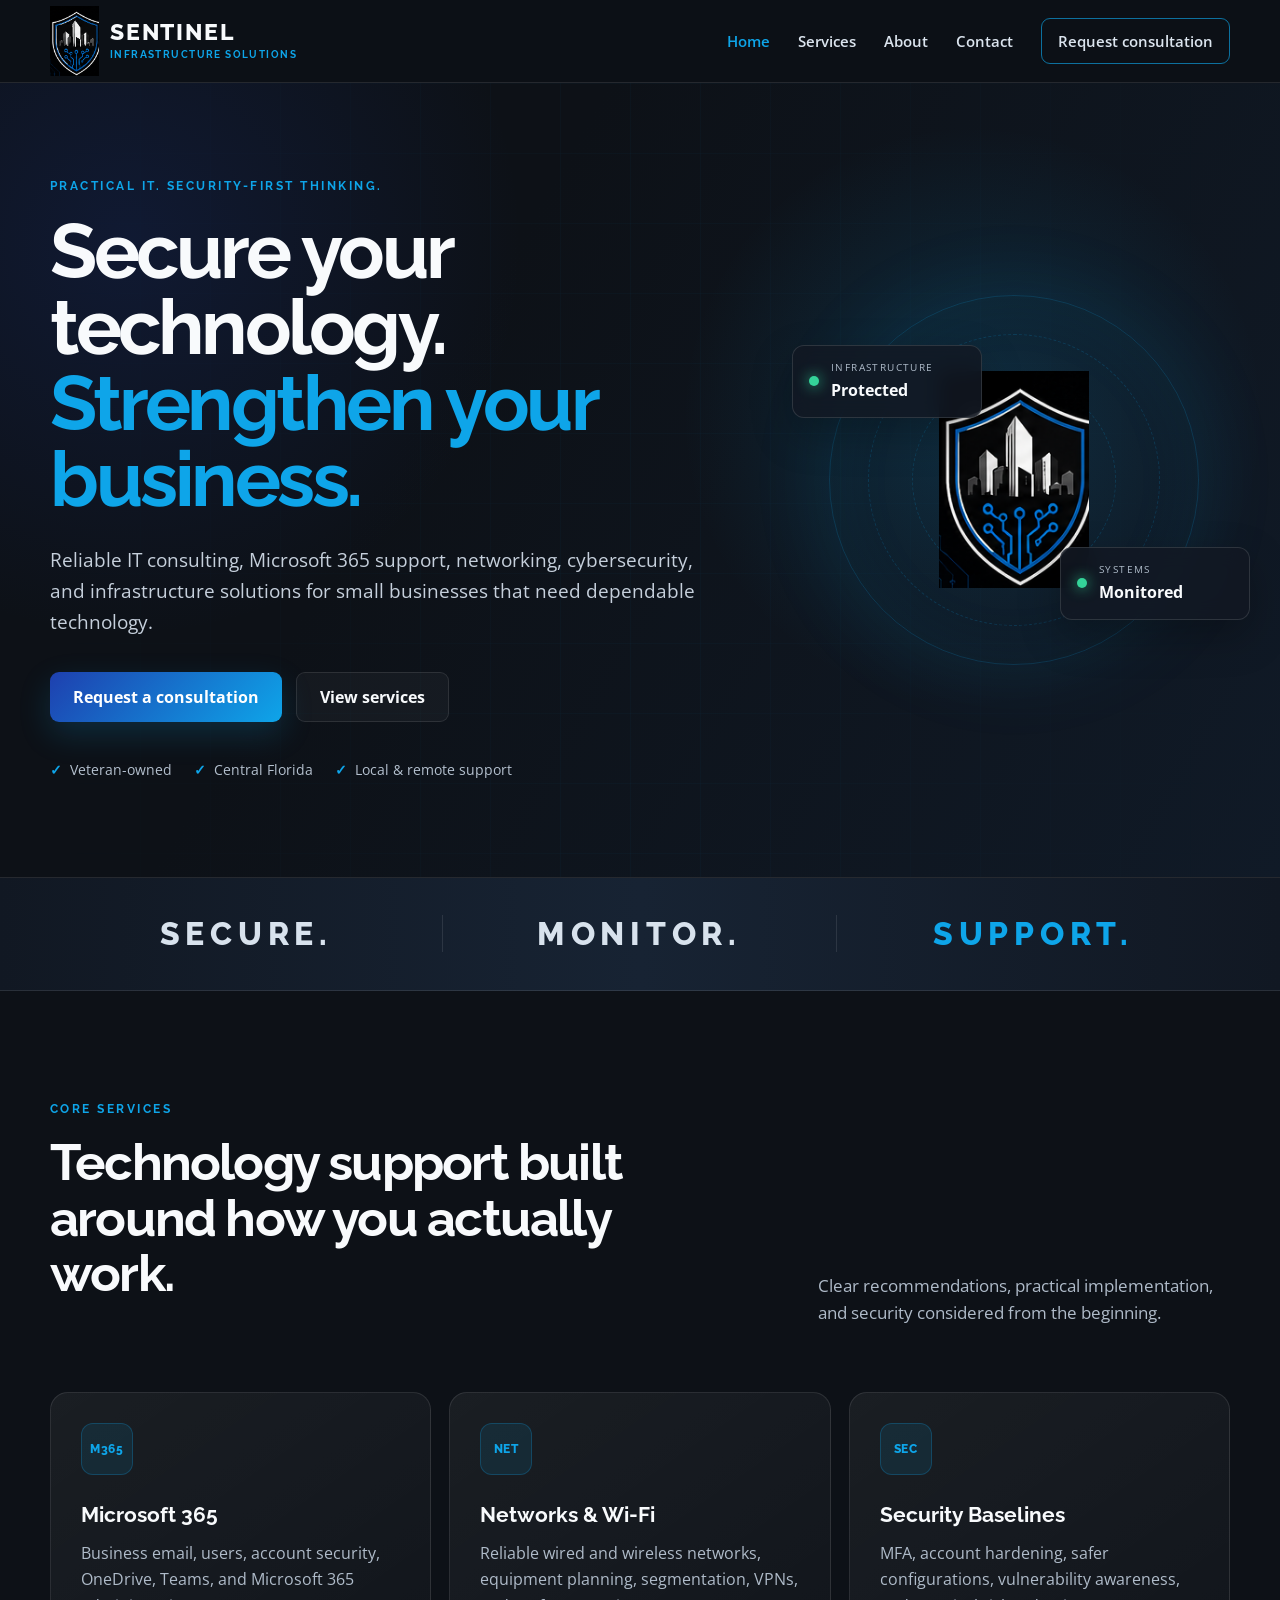
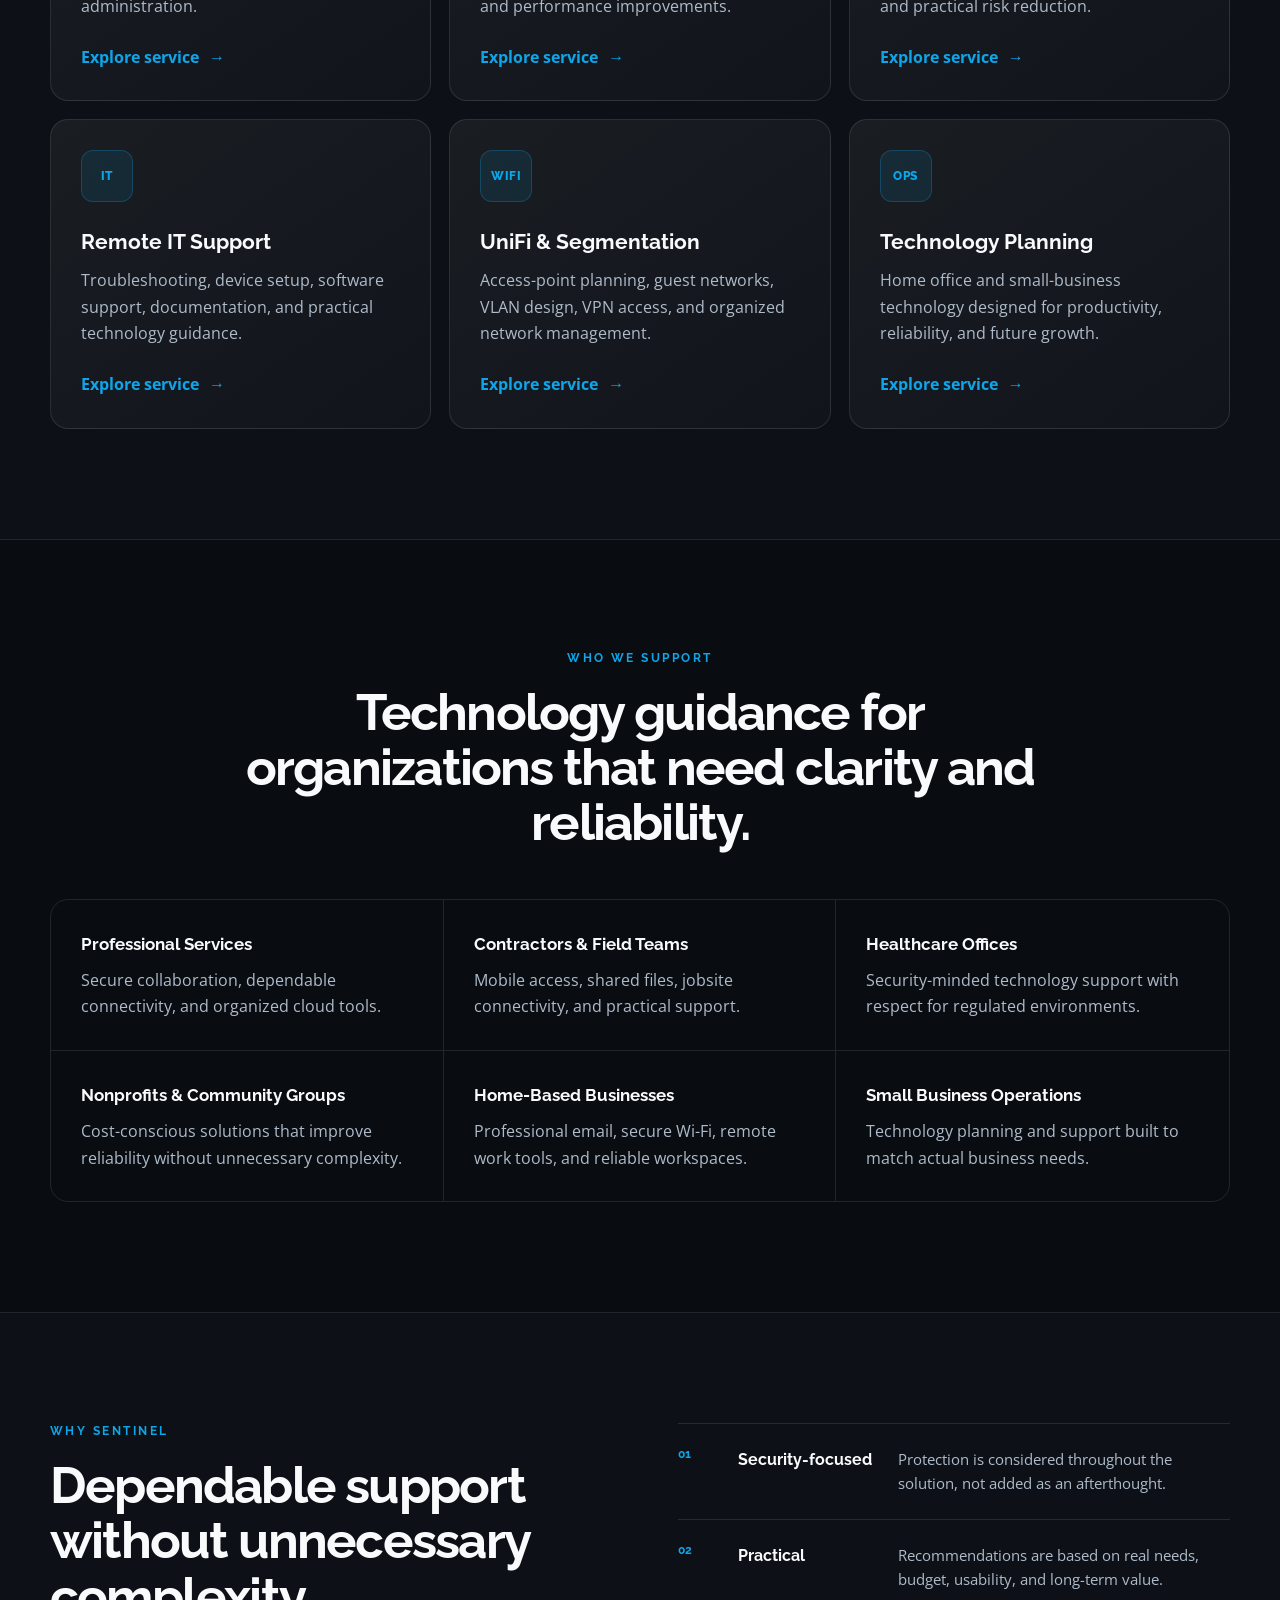
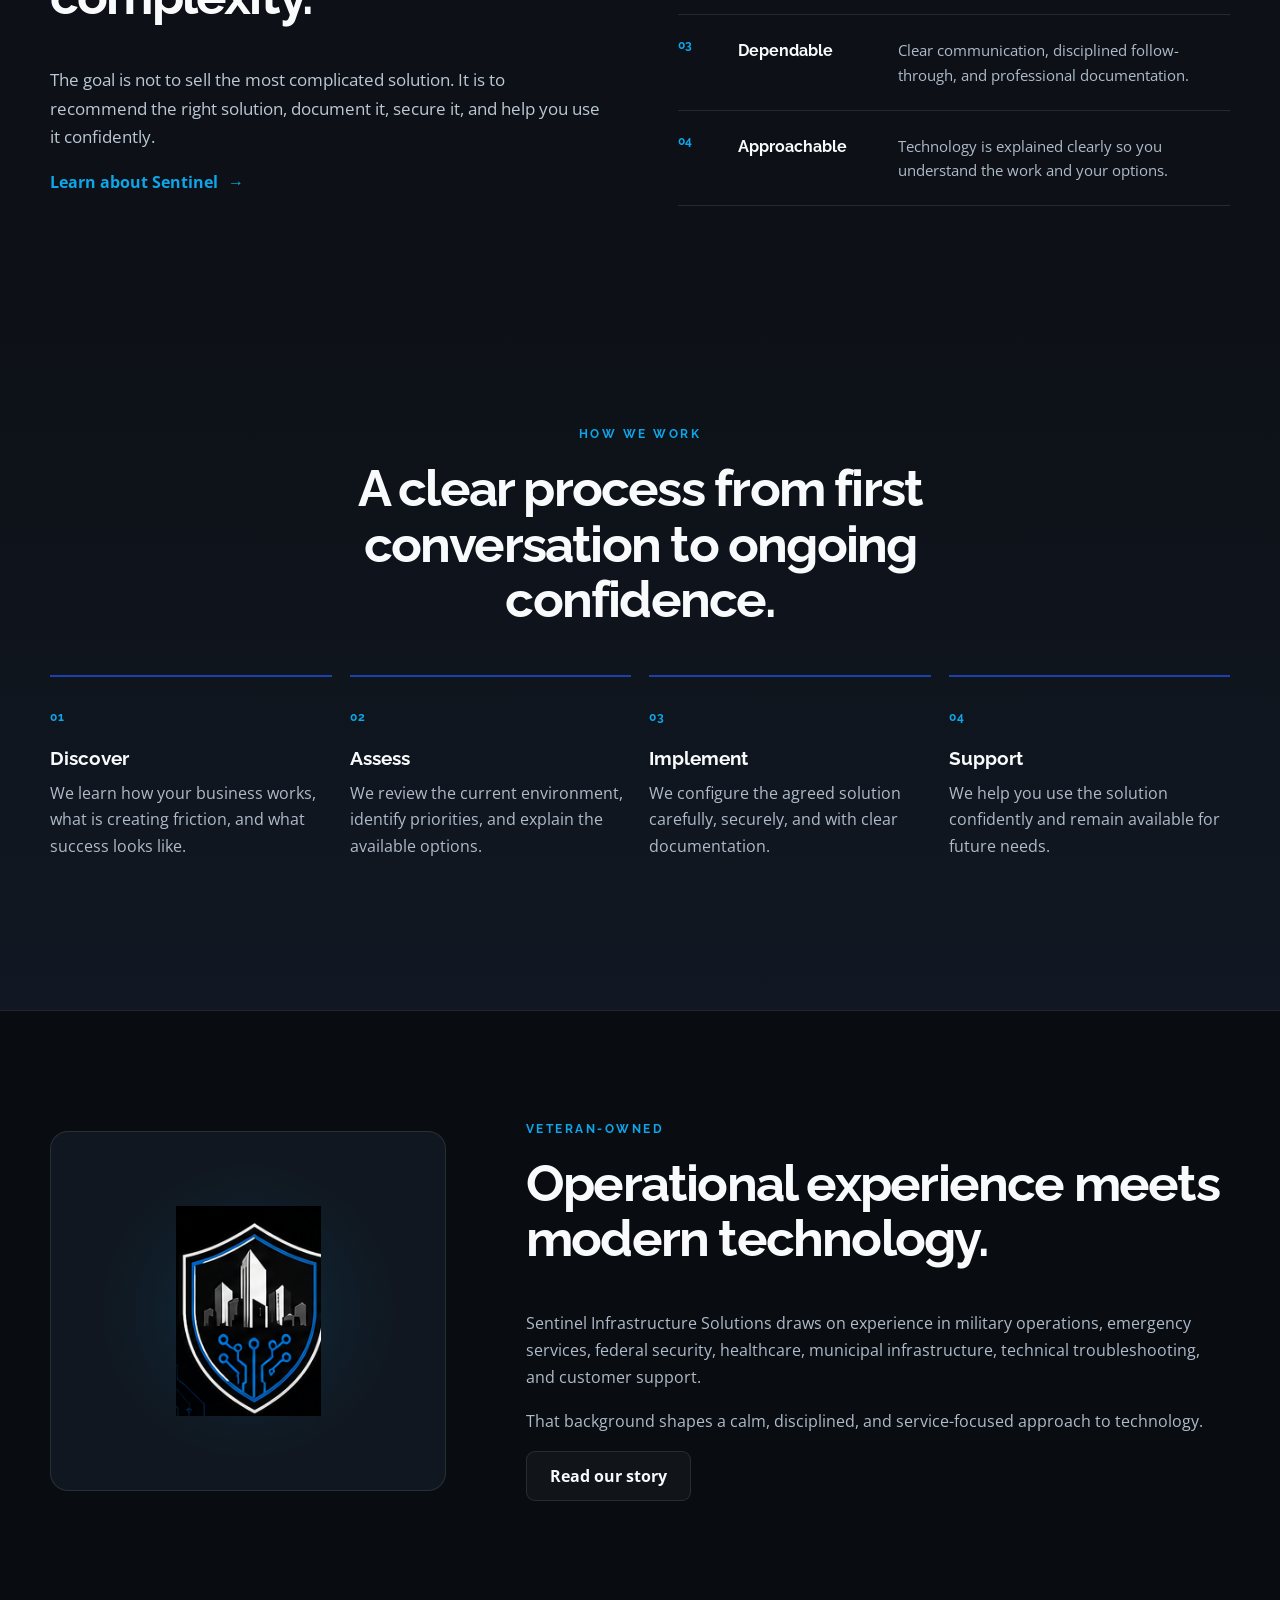
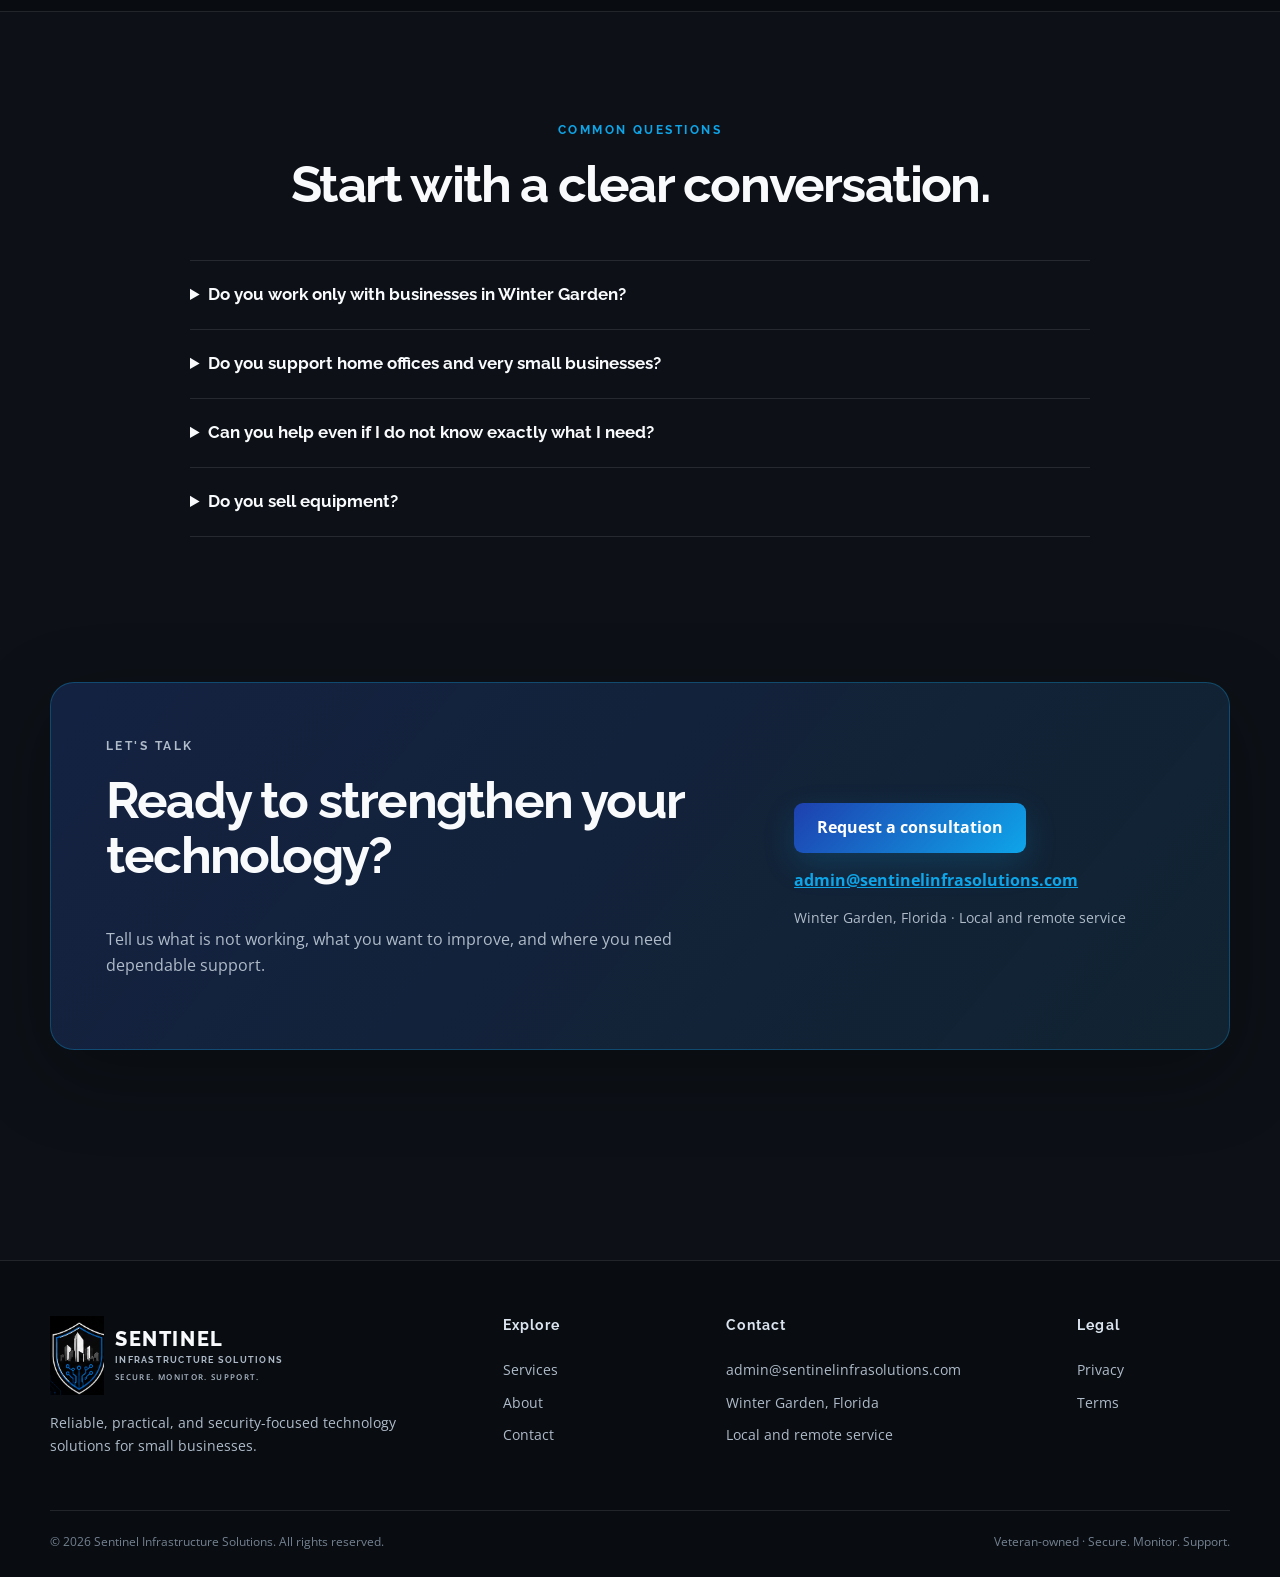
==== index.html @ ffea5521 "Switch to crisp live-text branding" ====
<!doctype html>
<html lang="en">
<head>
  <meta charset="utf-8">
  <meta name="viewport" content="width=device-width, initial-scale=1">
  <title>Sentinel Infrastructure Solutions | IT Consulting in Central Florida</title>
  <meta name="description" content="Security-focused Microsoft 365, networking, cybersecurity, and technology support for small businesses in Central Florida and remotely.">
  <link rel="canonical" href="https://sentinelinfrasolutions.com/">
  <meta name="theme-color" content="#0D1117">
  <meta property="og:title" content="Sentinel Infrastructure Solutions | IT Consulting in Central Florida">
  <meta property="og:description" content="Security-focused Microsoft 365, networking, cybersecurity, and technology support for small businesses in Central Florida and remotely.">
  <meta property="og:type" content="website">
  <meta property="og:url" content="https://sentinelinfrasolutions.com/">
  <meta property="og:image" content="https://sentinelinfrasolutions.com/sentinel-social-master-v5.png">
  <meta name="twitter:card" content="summary_large_image">
  <link rel="icon" href="sentinel-favicon-v6-32.png" type="image/png">
  <link rel="apple-touch-icon" href="sentinel-favicon-v6-180.png">
  <link rel="manifest" href="site.webmanifest">
  <link rel="preconnect" href="https://fonts.googleapis.com">
  <link rel="preconnect" href="https://fonts.gstatic.com" crossorigin>
  <link href="https://fonts.googleapis.com/css2?family=Open+Sans:wght@400;500;600;700&family=Raleway:wght@600;700;800&display=swap" rel="stylesheet">
  <link rel="stylesheet" href="styles.css">
  <script src="script.js" defer></script>
</head>
<body class="">
<a class="skip-link" href="#main">Skip to content</a>

<header class="site-header">
  <div class="container nav-wrap">
    <a class="brand-image" href="index.html" aria-label="Sentinel Infrastructure Solutions home">
      <span class="live-brand">
      <img src="sentinel-shield-crisp-v6.png" alt="">
      <span class="brand-words">
        <strong>SENTINEL</strong>
        <span class="brand-subline">INFRASTRUCTURE SOLUTIONS</span>
        
      </span>
    </span>
    </a>
    <button class="menu-toggle" aria-expanded="false" aria-controls="primary-nav">
      <span class="sr-only">Open navigation</span><span></span><span></span><span></span>
    </button>
    <nav id="primary-nav" class="primary-nav" aria-label="Primary navigation">
      <a href="index.html" class="active">Home</a><a href="services.html">Services</a><a href="about.html">About</a><a href="contact.html">Contact</a>
      <a href="contact.html#consultation" class="nav-cta">Request consultation</a>
    </nav>
  </div>
</header>

<main id="main">
  <section class="hero">
    <div class="hero-grid"></div>
    <div class="container hero-layout">
      <div class="hero-copy">
        <p class="eyebrow">PRACTICAL IT. SECURITY-FIRST THINKING.</p>
        <h1>Secure your technology.<br><span>Strengthen your business.</span></h1>
        <p class="hero-lead">Reliable IT consulting, Microsoft 365 support, networking, cybersecurity, and infrastructure solutions for small businesses that need dependable technology.</p>
        <div class="hero-actions">
          <a class="button primary" href="contact.html#consultation">Request a consultation</a>
          <a class="button secondary" href="services.html">View services</a>
        </div>
        <div class="trust-row">
          <span>Veteran-owned</span><span>Central Florida</span><span>Local &amp; remote support</span>
        </div>
      </div>
      <div class="hero-visual" aria-hidden="true">
        <div class="shield-glow"></div>
        <img src="sentinel-shield-crisp-v6.png" alt="">
        <div class="status-card status-one"><span class="status-dot"></span><div><small>INFRASTRUCTURE</small><strong>Protected</strong></div></div>
        <div class="status-card status-two"><span class="status-dot"></span><div><small>SYSTEMS</small><strong>Monitored</strong></div></div>
      </div>
    </div>
  </section>

  <section class="statement">
    <div class="container statement-grid"><p>SECURE.</p><p>MONITOR.</p><p>SUPPORT.</p></div>
  </section>

  <section class="section" id="services">
    <div class="container">
      <div class="section-heading split-heading">
        <div><p class="eyebrow">CORE SERVICES</p><h2>Technology support built around how you actually work.</h2></div>
        <p>Clear recommendations, practical implementation, and security considered from the beginning.</p>
      </div>
      <div class="cards">
        <article class="service-card"><div class="icon">M365</div><h3>Microsoft 365</h3><p>Business email, users, account security, OneDrive, Teams, and Microsoft 365 administration.</p><a href="services.html#microsoft-365">Explore service <span>→</span></a></article>
        <article class="service-card"><div class="icon">NET</div><h3>Networks &amp; Wi-Fi</h3><p>Reliable wired and wireless networks, equipment planning, segmentation, VPNs, and performance improvements.</p><a href="services.html#networking">Explore service <span>→</span></a></article>
        <article class="service-card"><div class="icon">SEC</div><h3>Security Baselines</h3><p>MFA, account hardening, safer configurations, vulnerability awareness, and practical risk reduction.</p><a href="services.html#cybersecurity">Explore service <span>→</span></a></article>
        <article class="service-card"><div class="icon">IT</div><h3>Remote IT Support</h3><p>Troubleshooting, device setup, software support, documentation, and practical technology guidance.</p><a href="services.html#support">Explore service <span>→</span></a></article>
        <article class="service-card"><div class="icon">WIFI</div><h3>UniFi &amp; Segmentation</h3><p>Access-point planning, guest networks, VLAN design, VPN access, and organized network management.</p><a href="services.html#networking">Explore service <span>→</span></a></article>
        <article class="service-card"><div class="icon">OPS</div><h3>Technology Planning</h3><p>Home office and small-business technology designed for productivity, reliability, and future growth.</p><a href="services.html#planning">Explore service <span>→</span></a></article>
      </div>
    </div>
  </section>

  <section class="section dark-panel">
    <div class="container">
      <div class="section-heading centered">
        <p class="eyebrow">WHO WE SUPPORT</p>
        <h2>Technology guidance for organizations that need clarity and reliability.</h2>
      </div>
      <div class="industry-grid">
        <div><strong>Professional Services</strong><p>Secure collaboration, dependable connectivity, and organized cloud tools.</p></div>
        <div><strong>Contractors &amp; Field Teams</strong><p>Mobile access, shared files, jobsite connectivity, and practical support.</p></div>
        <div><strong>Healthcare Offices</strong><p>Security-minded technology support with respect for regulated environments.</p></div>
        <div><strong>Nonprofits &amp; Community Groups</strong><p>Cost-conscious solutions that improve reliability without unnecessary complexity.</p></div>
        <div><strong>Home-Based Businesses</strong><p>Professional email, secure Wi-Fi, remote work tools, and reliable workspaces.</p></div>
        <div><strong>Small Business Operations</strong><p>Technology planning and support built to match actual business needs.</p></div>
      </div>
    </div>
  </section>

  <section class="section" id="approach">
    <div class="container approach-layout">
      <div>
        <p class="eyebrow">WHY SENTINEL</p>
        <h2>Dependable support without unnecessary complexity.</h2>
        <p class="large-copy">The goal is not to sell the most complicated solution. It is to recommend the right solution, document it, secure it, and help you use it confidently.</p>
        <a class="text-link" href="about.html">Learn about Sentinel <span>→</span></a>
      </div>
      <div class="principles">
        <div><span>01</span><strong>Security-focused</strong><p>Protection is considered throughout the solution, not added as an afterthought.</p></div>
        <div><span>02</span><strong>Practical</strong><p>Recommendations are based on real needs, budget, usability, and long-term value.</p></div>
        <div><span>03</span><strong>Dependable</strong><p>Clear communication, disciplined follow-through, and professional documentation.</p></div>
        <div><span>04</span><strong>Approachable</strong><p>Technology is explained clearly so you understand the work and your options.</p></div>
      </div>
    </div>
  </section>

  <section class="section process-section">
    <div class="container">
      <div class="section-heading centered">
        <p class="eyebrow">HOW WE WORK</p>
        <h2>A clear process from first conversation to ongoing confidence.</h2>
      </div>
      <div class="process-grid">
        <div><span>01</span><h3>Discover</h3><p>We learn how your business works, what is creating friction, and what success looks like.</p></div>
        <div><span>02</span><h3>Assess</h3><p>We review the current environment, identify priorities, and explain the available options.</p></div>
        <div><span>03</span><h3>Implement</h3><p>We configure the agreed solution carefully, securely, and with clear documentation.</p></div>
        <div><span>04</span><h3>Support</h3><p>We help you use the solution confidently and remain available for future needs.</p></div>
      </div>
    </div>
  </section>

  <section class="section dark-panel">
    <div class="container about-preview">
      <div class="about-mark"><img src="sentinel-shield-crisp-v6.png" alt="Sentinel shield"></div>
      <div>
        <p class="eyebrow">VETERAN-OWNED</p>
        <h2>Operational experience meets modern technology.</h2>
        <p>Sentinel Infrastructure Solutions draws on experience in military operations, emergency services, federal security, healthcare, municipal infrastructure, technical troubleshooting, and customer support.</p>
        <p>That background shapes a calm, disciplined, and service-focused approach to technology.</p>
        <a class="button secondary" href="about.html">Read our story</a>
      </div>
    </div>
  </section>

  <section class="section faq-section">
    <div class="container">
      <div class="section-heading centered"><p class="eyebrow">COMMON QUESTIONS</p><h2>Start with a clear conversation.</h2></div>
      <div class="faq-list">
        <details><summary>Do you work only with businesses in Winter Garden?</summary><p>No. Local service is available in Central Florida, and many Microsoft 365, planning, security, and troubleshooting services can be provided remotely.</p></details>
        <details><summary>Do you support home offices and very small businesses?</summary><p>Yes. Sentinel is designed to help small organizations and home-based businesses build more professional, reliable, and secure technology environments.</p></details>
        <details><summary>Can you help even if I do not know exactly what I need?</summary><p>Yes. The first step is understanding the problem and your goals. You will receive plain-language options before any work is agreed upon.</p></details>
        <details><summary>Do you sell equipment?</summary><p>Equipment can be recommended and planned as part of a project. Recommendations are based on fit, value, security, and maintainability rather than a single brand.</p></details>
      </div>
    </div>
  </section>

  <section class="section contact-section">
    <div class="container contact-card">
      <div><p class="eyebrow">LET'S TALK</p><h2>Ready to strengthen your technology?</h2><p>Tell us what is not working, what you want to improve, and where you need dependable support.</p></div>
      <div class="contact-actions"><a class="button primary" href="contact.html#consultation">Request a consultation</a><a class="email-link" href="mailto:admin@sentinelinfrasolutions.com">admin@sentinelinfrasolutions.com</a><span>Winter Garden, Florida · Local and remote service</span></div>
    </div>
  </section>
</main>

<footer class="site-footer">
  <div class="container footer-main">
    <div>
      <span class="live-brand footer-live-brand">
      <img src="sentinel-shield-crisp-v6.png" alt="">
      <span class="brand-words">
        <strong>SENTINEL</strong>
        <span class="brand-subline">INFRASTRUCTURE SOLUTIONS</span>
        <span class="brand-tagline">SECURE. MONITOR. SUPPORT.</span>
      </span>
    </span>
      <p>Reliable, practical, and security-focused technology solutions for small businesses.</p>
    </div>
    <div>
      <h3>Explore</h3>
      <a href="services.html">Services</a>
      <a href="about.html">About</a>
      <a href="contact.html">Contact</a>
    </div>
    <div>
      <h3>Contact</h3>
      <a href="mailto:admin@sentinelinfrasolutions.com">admin@sentinelinfrasolutions.com</a>
      <span>Winter Garden, Florida</span>
      <span>Local and remote service</span>
    </div>
    <div>
      <h3>Legal</h3>
      <a href="privacy.html">Privacy</a>
      <a href="terms.html">Terms</a>
    </div>
  </div>
  <div class="container footer-bottom">
    <span>© <span id="year"></span> Sentinel Infrastructure Solutions. All rights reserved.</span>
    <span>Veteran-owned · Secure. Monitor. Support.</span>
  </div>
</footer>
</body>
</html>
---- styles.css ----
:root {
  --bg:#0D1117;
  --bg-soft:#111823;
  --panel:#141C27;
  --panel-2:#1A1F26;
  --text:#F8FAFC;
  --muted:#AFBBC9;
  --blue:#1E40AF;
  --bright:#0EA5E9;
  --green:#34D399;
  --line:rgba(255,255,255,.10);
  --shadow:0 24px 80px rgba(0,0,0,.28);
  --max:1180px;
  --radius:18px;
}
*{box-sizing:border-box}
html{scroll-behavior:smooth}
body{margin:0;background:var(--bg);color:var(--text);font-family:"Open Sans",Arial,sans-serif;line-height:1.65}
a{color:inherit}
img{max-width:100%;display:block}
button,input,select,textarea{font:inherit}
.container{width:min(calc(100% - 40px),var(--max));margin-inline:auto}
.narrow{max-width:920px}
.sr-only{position:absolute;width:1px;height:1px;padding:0;margin:-1px;overflow:hidden;clip:rect(0,0,0,0);white-space:nowrap;border:0}
.skip-link{position:fixed;left:12px;top:-60px;z-index:1000;background:#fff;color:#000;padding:10px 14px}
.skip-link:focus{top:12px}
.eyebrow{margin:0 0 18px;color:var(--bright);font:700 .78rem/1.35 "Raleway",sans-serif;letter-spacing:.2em}
h1,h2,h3{font-family:"Raleway",sans-serif;margin-top:0}
h1{font-size:clamp(3rem,6vw,5.8rem);line-height:.99;letter-spacing:-.045em}
h2{font-size:clamp(2.1rem,4vw,3.65rem);line-height:1.08;letter-spacing:-.035em}
h3{line-height:1.25}
p{margin-top:0}
.button{display:inline-flex;justify-content:center;align-items:center;min-height:50px;padding:0 23px;border:0;border-radius:9px;text-decoration:none;font-weight:700;cursor:pointer;transition:.2s ease}
.button.primary{color:#fff;background:linear-gradient(135deg,var(--blue),var(--bright));box-shadow:0 12px 32px rgba(14,165,233,.18)}
.button.primary:hover{transform:translateY(-2px);box-shadow:0 15px 38px rgba(14,165,233,.28)}
.button.secondary{border:1px solid var(--line);background:rgba(255,255,255,.035)}
.button.secondary:hover{border-color:var(--bright)}
.text-link,.service-card>a{display:inline-flex;gap:10px;align-items:center;color:var(--bright);text-decoration:none;font-weight:700}

.site-header{position:sticky;top:0;z-index:100;background:rgba(13,17,23,.90);backdrop-filter:blur(16px);border-bottom:1px solid var(--line)}
.nav-wrap{min-height:82px;display:flex;align-items:center;justify-content:space-between;gap:28px}
.brand-image{display:block;text-decoration:none;flex:0 0 auto}

.live-brand{display:flex;align-items:center;gap:11px;line-height:1}
.live-brand>img{width:49px;height:auto;display:block;flex:0 0 auto}
.brand-words{display:flex;flex-direction:column;align-items:flex-start}
.brand-words strong{font-family:"Raleway",sans-serif;font-size:1.42rem;line-height:.95;letter-spacing:.08em;color:#F8FAFC;font-weight:800}
.brand-subline{margin-top:7px;font-family:"Raleway",sans-serif;font-size:.61rem;line-height:1;letter-spacing:.145em;color:#0EA5E9;font-weight:700;white-space:nowrap}
.brand-tagline{margin-top:9px;font-family:"Open Sans",sans-serif;font-size:.52rem;line-height:1;letter-spacing:.18em;color:#F8FAFC;font-weight:600;white-space:nowrap}
.footer-live-brand{margin-bottom:16px}
.footer-live-brand>img{width:54px}
.footer-live-brand .brand-words strong{font-size:1.26rem}
.footer-live-brand .brand-subline{font-size:.54rem}
.footer-live-brand .brand-tagline{font-size:.47rem}

.primary-nav{display:flex;align-items:center;gap:28px}
.primary-nav a{text-decoration:none;color:#DCE5EF;font-weight:600;font-size:.92rem}
.primary-nav a:hover,.primary-nav a.active{color:var(--bright)}
.primary-nav .nav-cta{border:1px solid rgba(14,165,233,.65);padding:10px 16px;border-radius:9px}
.menu-toggle{display:none;background:none;border:0;padding:9px}
.menu-toggle span:not(.sr-only){display:block;width:24px;height:2px;background:#fff;margin:5px}

.hero{position:relative;min-height:720px;overflow:hidden;display:grid;align-items:center;border-bottom:1px solid var(--line)}
.hero::before{content:"";position:absolute;inset:0;background:radial-gradient(circle at 76% 42%,rgba(14,165,233,.17),transparent 27%),radial-gradient(circle at 10% 20%,rgba(30,64,175,.18),transparent 30%),linear-gradient(120deg,#0D1117 35%,#101A27 100%)}
.hero-grid{position:absolute;inset:0;opacity:.18;background-image:linear-gradient(rgba(14,165,233,.18) 1px,transparent 1px),linear-gradient(90deg,rgba(14,165,233,.18) 1px,transparent 1px);background-size:70px 70px;mask-image:linear-gradient(to right,transparent,#000 50%,transparent)}
.hero-layout{position:relative;display:grid;grid-template-columns:1.22fr .78fr;gap:70px;align-items:center;padding-block:95px}
.hero h1{margin-bottom:28px}
.hero h1 span{color:var(--bright)}
.hero-lead{max-width:730px;font-size:1.18rem;color:#C6D0DC}
.hero-actions{display:flex;flex-wrap:wrap;gap:14px;margin-top:34px}
.trust-row{display:flex;flex-wrap:wrap;gap:22px;margin-top:36px;color:#B4C0CE;font-size:.88rem}
.trust-row span::before{content:"✓";color:var(--bright);margin-right:8px;font-weight:700}
.hero-visual{position:relative;display:grid;place-items:center;min-height:420px}
.hero-visual>img{width:150px;height:auto;filter:none;position:relative;z-index:2;image-rendering:auto}
.shield-glow{position:absolute;width:370px;height:370px;border:1px solid rgba(14,165,233,.2);border-radius:50%;box-shadow:0 0 90px rgba(14,165,233,.09),inset 0 0 70px rgba(14,165,233,.06)}
.shield-glow::before,.shield-glow::after{content:"";position:absolute;inset:38px;border:1px dashed rgba(14,165,233,.18);border-radius:50%}
.shield-glow::after{inset:82px}
.status-card{position:absolute;z-index:3;min-width:190px;display:flex;align-items:center;gap:12px;padding:13px 16px;border:1px solid rgba(255,255,255,.12);border-radius:12px;background:rgba(18,25,35,.84);backdrop-filter:blur(10px);box-shadow:0 16px 40px rgba(0,0,0,.25)}
.status-one{left:-5px;top:75px}.status-two{right:-20px;bottom:70px}
.status-dot{width:10px;height:10px;border-radius:50%;background:var(--green);box-shadow:0 0 14px var(--green)}
.status-card small{display:block;color:var(--muted);font-size:.62rem;letter-spacing:.14em}.status-card strong{display:block;margin-top:2px}

.statement{background:linear-gradient(90deg,#111823,#172333,#111823);border-bottom:1px solid var(--line)}
.statement-grid{min-height:112px;display:grid;grid-template-columns:repeat(3,1fr);align-items:center;text-align:center}
.statement p{margin:0;font:800 clamp(1.25rem,2.5vw,2rem) "Raleway",sans-serif;letter-spacing:.18em;color:#D8E2ED;border-right:1px solid var(--line)}
.statement p:last-child{border:0;color:var(--bright)}

.section{padding:110px 0}
.dark-panel{background:#090D12;border-block:1px solid var(--line)}
.section-heading{max-width:820px;margin-bottom:48px}
.section-heading>p:last-child{color:var(--muted);font-size:1.05rem}
.split-heading{max-width:none;display:grid;grid-template-columns:1.25fr .75fr;gap:80px;align-items:end}
.centered{text-align:center;margin-inline:auto}
.cards{display:grid;grid-template-columns:repeat(3,1fr);gap:18px}
.service-card{background:linear-gradient(145deg,rgba(255,255,255,.055),rgba(255,255,255,.018));border:1px solid var(--line);border-radius:var(--radius);padding:30px;min-height:305px;transition:.2s ease;display:flex;flex-direction:column}
.service-card:hover{transform:translateY(-4px);border-color:rgba(14,165,233,.45)}
.service-card .icon{display:grid;place-items:center;width:52px;height:52px;border-radius:12px;background:rgba(14,165,233,.10);border:1px solid rgba(14,165,233,.25);color:var(--bright);font:800 .72rem "Raleway";letter-spacing:.06em}
.service-card h3{margin:27px 0 12px;font-size:1.3rem}
.service-card p{margin:0 0 25px;color:var(--muted)}
.service-card>a{margin-top:auto}

.industry-grid{display:grid;grid-template-columns:repeat(3,1fr);border:1px solid var(--line);border-radius:var(--radius);overflow:hidden}
.industry-grid>div{padding:30px;border-right:1px solid var(--line);border-bottom:1px solid var(--line)}
.industry-grid>div:nth-child(3n){border-right:0}.industry-grid>div:nth-last-child(-n+3){border-bottom:0}
.industry-grid strong{font-family:"Raleway";font-size:1.08rem}
.industry-grid p{color:var(--muted);margin:9px 0 0}

.approach-layout{display:grid;grid-template-columns:1fr 1fr;gap:75px}
.large-copy{color:#BDC8D5;font-size:1.08rem;max-width:600px}
.principles{border-top:1px solid var(--line)}
.principles>div{display:grid;grid-template-columns:45px 145px 1fr;gap:15px;padding:23px 0;border-bottom:1px solid var(--line);align-items:start}
.principles span{color:var(--bright);font:700 .75rem "Raleway"}.principles strong{font-family:"Raleway"}.principles p{margin:0;color:var(--muted);font-size:.92rem}

.process-section{background:linear-gradient(180deg,var(--bg),#111823)}
.process-grid{display:grid;grid-template-columns:repeat(4,1fr);gap:18px}
.process-grid>div{border-top:2px solid var(--blue);padding:25px 0}
.process-grid span,.values-grid span{color:var(--bright);font:700 .75rem "Raleway";letter-spacing:.12em}
.process-grid h3{margin:18px 0 10px}.process-grid p{color:var(--muted)}

.about-preview,.story-grid{display:grid;grid-template-columns:.72fr 1.28fr;gap:80px;align-items:center}
.about-mark{min-height:360px;display:grid;place-items:center;border:1px solid var(--line);border-radius:var(--radius);background:radial-gradient(circle,rgba(14,165,233,.12),transparent 56%),#101720}
.about-mark.tall{min-height:480px}
.about-mark img{width:145px;height:auto;filter:none;image-rendering:auto}
.about-preview p:not(.eyebrow),.story-grid p:not(.eyebrow){color:var(--muted);font-size:1.03rem}

.faq-list{max-width:900px;margin-inline:auto;border-top:1px solid var(--line)}
.faq-list details{border-bottom:1px solid var(--line);padding:20px 0}
.faq-list summary{cursor:pointer;font-family:"Raleway";font-weight:700;font-size:1.06rem}
.faq-list p{color:var(--muted);margin:15px 0 0;max-width:790px}

.contact-section{padding-top:35px}
.contact-card{padding:55px;display:grid;grid-template-columns:1.25fr .75fr;gap:55px;align-items:center;border-radius:24px;border:1px solid rgba(14,165,233,.30);background:linear-gradient(130deg,rgba(30,64,175,.22),rgba(14,165,233,.07)),#111923;box-shadow:var(--shadow)}
.contact-card p{color:var(--muted)}
.contact-actions{display:flex;flex-direction:column;align-items:flex-start;gap:14px}
.email-link{color:var(--bright);font-weight:700;word-break:break-word}
.contact-actions span{color:var(--muted);font-size:.85rem}

.page-hero{padding:120px 0 105px;position:relative;overflow:hidden;border-bottom:1px solid var(--line);background:radial-gradient(circle at 85% 50%,rgba(14,165,233,.14),transparent 29%),linear-gradient(120deg,#0D1117,#111B29)}
.page-hero::after{content:"";position:absolute;inset:0;opacity:.15;background-image:linear-gradient(rgba(14,165,233,.18) 1px,transparent 1px),linear-gradient(90deg,rgba(14,165,233,.18) 1px,transparent 1px);background-size:70px 70px;mask-image:linear-gradient(to right,#000,transparent)}
.page-hero .container{position:relative;z-index:1}
.page-hero h1{font-size:clamp(3rem,7vw,5.7rem);margin-bottom:25px}
.page-hero p:last-child{font-size:1.15rem;color:#C6D0DC;max-width:790px}
.page-hero.compact{padding:90px 0}.page-hero.compact h1{font-size:clamp(2.8rem,6vw,4.7rem)}
.error-hero{min-height:62vh;display:flex;align-items:center}

.service-detail{border-bottom:1px solid var(--line)}
.service-detail.alt{background:#090D12}
.detail-grid{display:grid;grid-template-columns:.9fr 1.1fr;gap:90px}
.detail-grid>div:last-child>p{color:var(--muted);font-size:1.03rem}
.check-list{list-style:none;padding:0;margin:28px 0 0}
.check-list li{position:relative;padding:13px 0 13px 32px;border-bottom:1px solid var(--line);color:#D7E1EC}
.check-list li::before{content:"✓";position:absolute;left:0;color:var(--bright);font-weight:700}
.scope-note{margin-top:28px!important;padding:18px;border-left:3px solid var(--bright);background:rgba(14,165,233,.06);font-size:.9rem!important}

.mission-grid{display:grid;grid-template-columns:.9fr 1.1fr;gap:80px;align-items:center}
.mission-grid blockquote{margin:0;padding:35px;border-left:4px solid var(--bright);background:rgba(255,255,255,.035);font:600 clamp(1.35rem,2.8vw,2rem)/1.45 "Raleway";color:#DCE5EF}
.values-grid{display:grid;grid-template-columns:repeat(4,1fr);gap:18px}
.values-grid>div{padding:28px;border:1px solid var(--line);border-radius:var(--radius);background:rgba(255,255,255,.025)}
.values-grid h3{margin:18px 0 10px}.values-grid p{color:var(--muted)}
.experience-layout{display:grid;grid-template-columns:.85fr 1.15fr;gap:85px}
.experience-list{border-top:1px solid var(--line)}
.experience-list>div{padding:24px 0;border-bottom:1px solid var(--line)}
.experience-list strong{font-family:"Raleway";font-size:1.05rem}
.experience-list p{color:var(--muted);margin:7px 0 0}

.contact-layout{display:grid;grid-template-columns:1.35fr .65fr;gap:65px;align-items:start}
.consultation-form{margin-top:32px}
.field-row{display:grid;grid-template-columns:1fr 1fr;gap:18px}
.consultation-form label{display:block;color:#D7E1EC;font-weight:600;margin-bottom:18px}
.consultation-form input,.consultation-form select,.consultation-form textarea{width:100%;margin-top:8px;padding:14px 15px;color:var(--text);background:#0B1017;border:1px solid rgba(255,255,255,.16);border-radius:9px;outline:none}
.consultation-form input:focus,.consultation-form select:focus,.consultation-form textarea:focus{border-color:var(--bright);box-shadow:0 0 0 3px rgba(14,165,233,.11)}
.consultation-form select option{background:#0B1017}
.form-note{margin-top:14px;color:var(--muted);font-size:.82rem}
.contact-aside{position:sticky;top:115px;display:grid;gap:14px}
.info-card{padding:24px;border:1px solid var(--line);border-radius:14px;background:rgba(255,255,255,.025)}
.info-card h3{font-size:1rem;margin-bottom:9px}.info-card p,.info-card a{color:var(--muted);word-break:break-word}

.legal-content{max-width:850px}
.legal-content h2{font-size:1.55rem;margin:40px 0 12px}
.legal-content p{color:var(--muted)}
.legal-content a{color:var(--bright)}

.site-footer{margin-top:100px;border-top:1px solid var(--line);background:#090D12;padding:55px 0 24px}
.footer-main{display:grid;grid-template-columns:1.6fr .7fr 1.2fr .6fr;gap:45px}

.footer-main p,.footer-main span{color:var(--muted);font-size:.9rem}
.footer-main h3{font-size:.9rem;letter-spacing:.08em;color:#DCE5EF}
.footer-main>div{display:flex;flex-direction:column;align-items:flex-start;gap:9px}
.footer-main>div:first-child{display:block}
.footer-main a{color:var(--muted);text-decoration:none;font-size:.9rem}
.footer-main a:hover{color:var(--bright)}
.footer-bottom{display:flex;justify-content:space-between;gap:30px;border-top:1px solid var(--line);margin-top:38px;padding-top:21px;color:#748191;font-size:.78rem}

@media(max-width:980px){
  .menu-toggle{display:block}
  .primary-nav{position:absolute;left:20px;right:20px;top:76px;padding:18px;display:none;flex-direction:column;align-items:stretch;gap:6px;background:#111923;border:1px solid var(--line);border-radius:14px;box-shadow:0 18px 50px rgba(0,0,0,.35)}
  .primary-nav.open{display:flex}.primary-nav a{padding:12px}.brand-image{width:245px;max-width:72vw}
  .hero{min-height:auto}.hero-layout{grid-template-columns:1fr;padding-block:80px}.hero-visual{display:none}
  .split-heading,.approach-layout,.about-preview,.story-grid,.mission-grid,.experience-layout,.detail-grid,.contact-card,.contact-layout{grid-template-columns:1fr;gap:45px}
  .cards,.industry-grid{grid-template-columns:repeat(2,1fr)}
  .industry-grid>div{border-right:1px solid var(--line)!important;border-bottom:1px solid var(--line)!important}
  .industry-grid>div:nth-child(2n){border-right:0!important}.industry-grid>div:nth-last-child(-n+2){border-bottom:0!important}
  .process-grid,.values-grid{grid-template-columns:repeat(2,1fr)}
  .contact-aside{position:static}
  .footer-main{grid-template-columns:1.3fr 1fr;gap:38px}
}
@media(max-width:620px){
  .container{width:min(calc(100% - 28px),var(--max))}
  .brand-image{width:220px}
  .hero-layout{padding-block:65px}.hero h1{font-size:clamp(2.75rem,14vw,4.1rem)}.hero-lead{font-size:1rem}
  .button{width:100%}
  .statement-grid{grid-template-columns:1fr;padding:15px 0}.statement p{padding:18px 0;border-right:0;border-bottom:1px solid var(--line)}
  .cards,.industry-grid,.process-grid,.values-grid{grid-template-columns:1fr}
  .industry-grid>div{border-right:0!important}.industry-grid>div:not(:last-child){border-bottom:1px solid var(--line)!important}
  .section{padding:78px 0}.page-hero{padding:90px 0 80px}
  .service-card{min-height:auto}.principles>div{grid-template-columns:40px 1fr}.principles p{grid-column:2}
  .about-mark{min-height:300px}.about-mark.tall{min-height:360px}
  .contact-card{padding:32px 24px}.field-row{grid-template-columns:1fr;gap:0}
  .footer-main{grid-template-columns:1fr}.footer-bottom{flex-direction:column}
}


@media(max-width:620px){
  .live-brand>img{width:42px}
  .brand-words strong{font-size:1.08rem}
  .brand-subline{font-size:.47rem;letter-spacing:.11em}
  .brand-tagline{display:none}
}
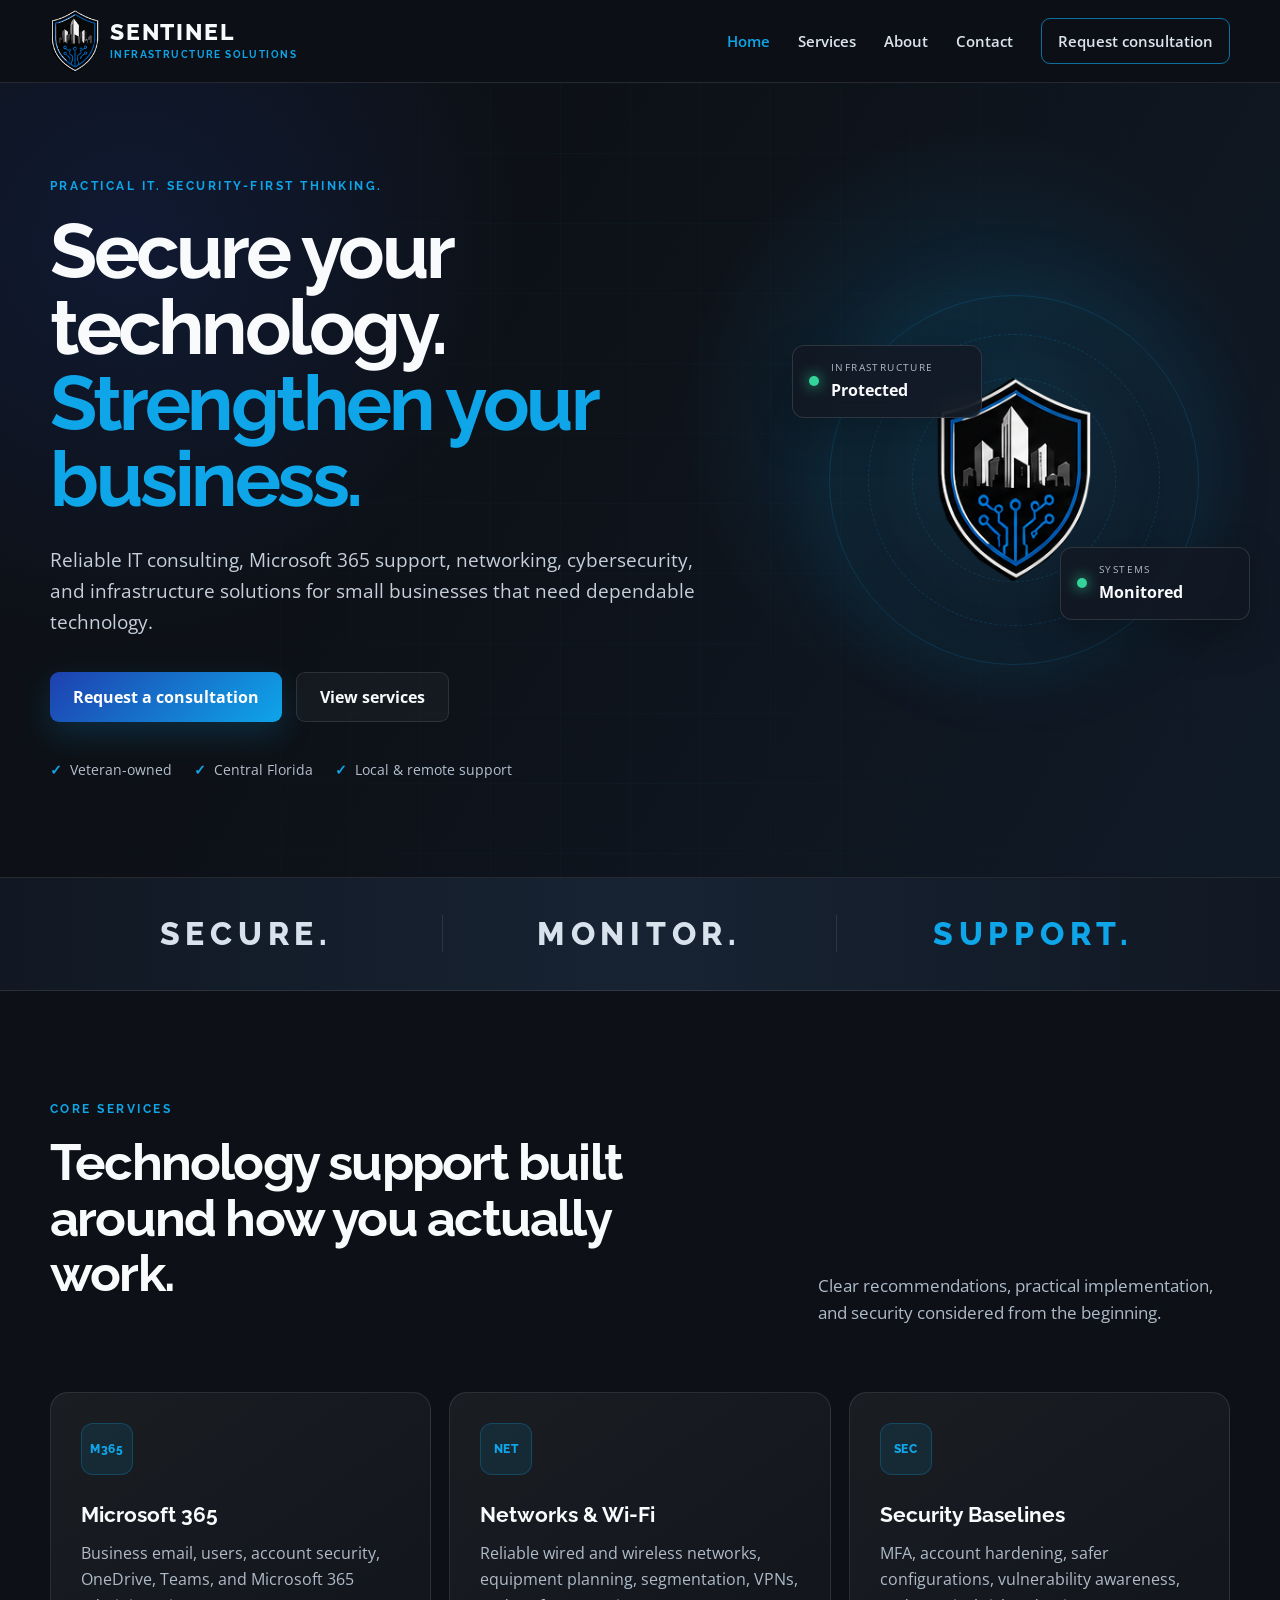
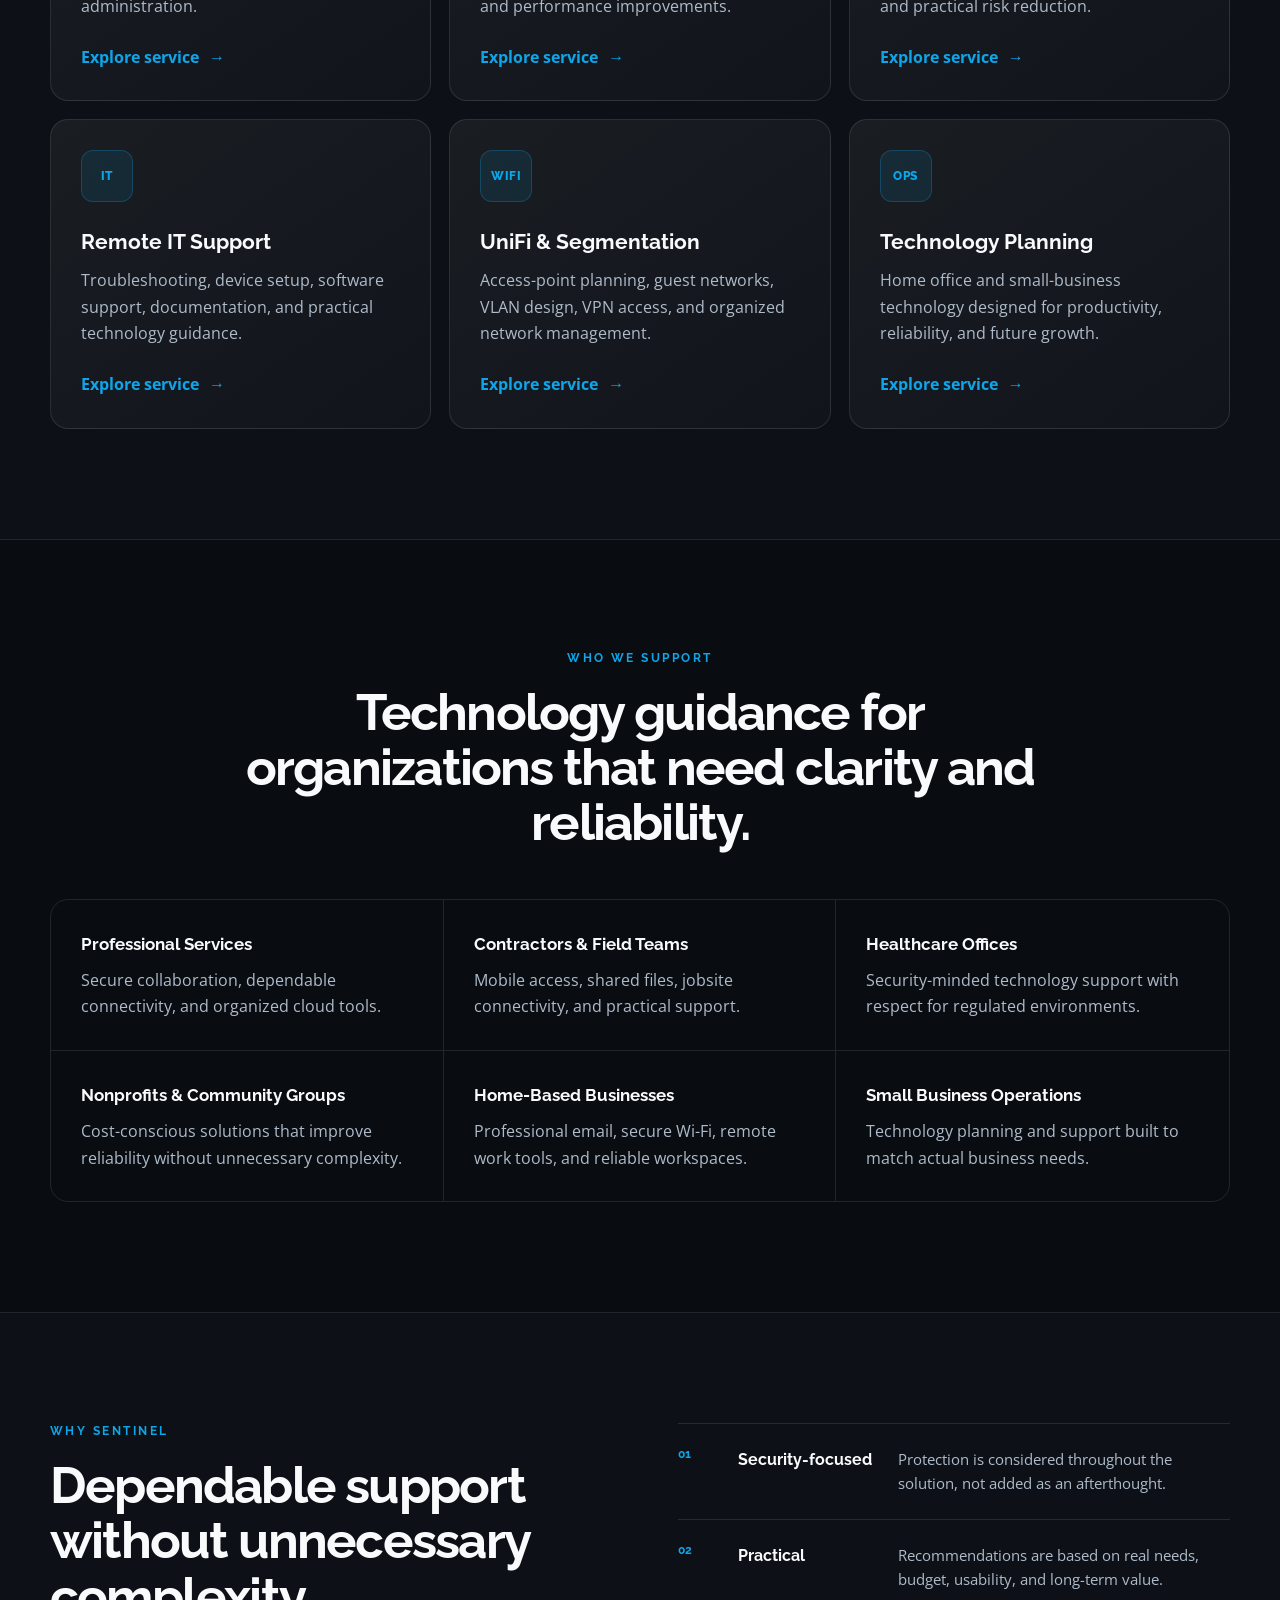
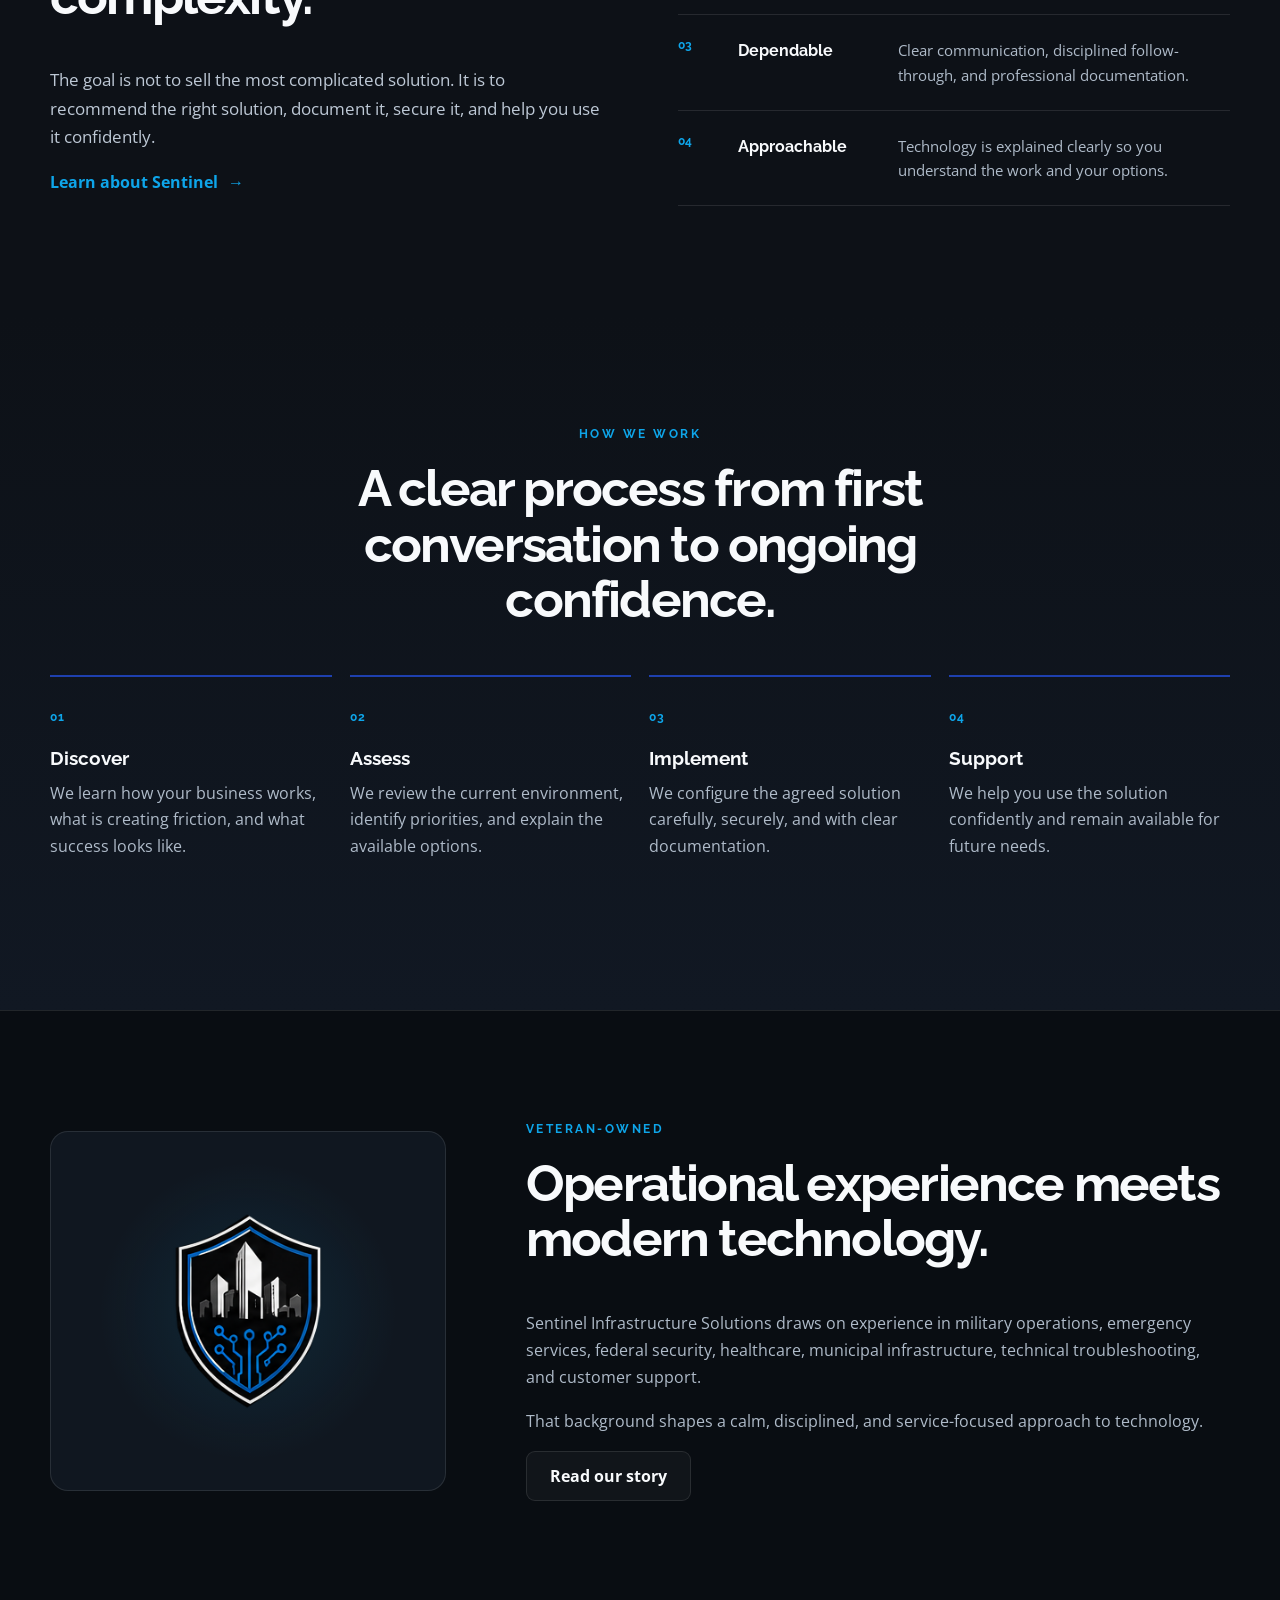
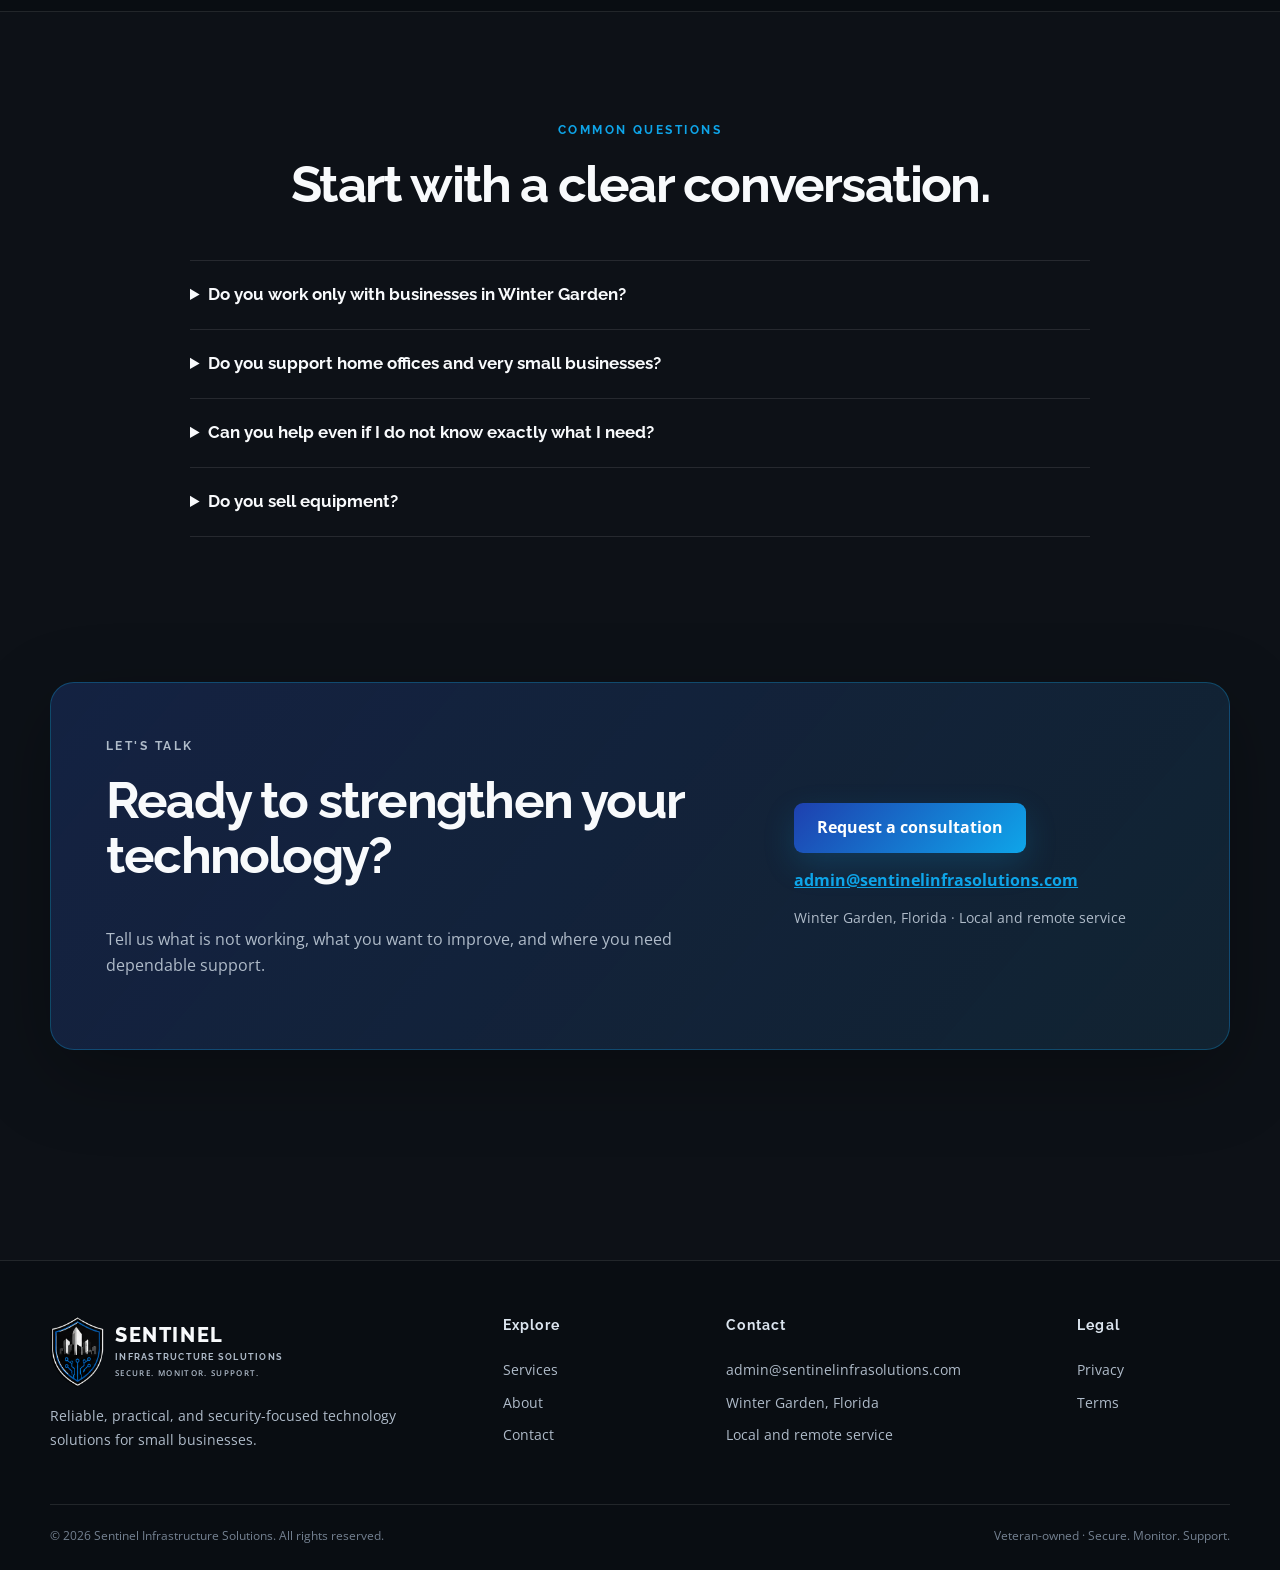
==== commit ae200fbd: "Install transparent complete shield" ====
--- a/index.html
+++ b/index.html
@@ -13,8 +13,8 @@
   <meta property="og:url" content="https://sentinelinfrasolutions.com/">
   <meta property="og:image" content="https://sentinelinfrasolutions.com/sentinel-social-master-v5.png">
   <meta name="twitter:card" content="summary_large_image">
-  <link rel="icon" href="sentinel-favicon-v6-32.png" type="image/png">
-  <link rel="apple-touch-icon" href="sentinel-favicon-v6-180.png">
+  <link rel="icon" href="sentinel-favicon-v7-32.png" type="image/png">
+  <link rel="apple-touch-icon" href="sentinel-favicon-v7-180.png">
   <link rel="manifest" href="site.webmanifest">
   <link rel="preconnect" href="https://fonts.googleapis.com">
   <link rel="preconnect" href="https://fonts.gstatic.com" crossorigin>
@@ -29,7 +29,7 @@
   <div class="container nav-wrap">
     <a class="brand-image" href="index.html" aria-label="Sentinel Infrastructure Solutions home">
       <span class="live-brand">
-      <img src="sentinel-shield-crisp-v6.png" alt="">
+      <img src="sentinel-shield-transparent-v7.png" alt="">
       <span class="brand-words">
         <strong>SENTINEL</strong>
         <span class="brand-subline">INFRASTRUCTURE SOLUTIONS</span>
@@ -65,7 +65,7 @@
       </div>
       <div class="hero-visual" aria-hidden="true">
         <div class="shield-glow"></div>
-        <img src="sentinel-shield-crisp-v6.png" alt="">
+        <img src="sentinel-shield-transparent-v7.png" alt="">
         <div class="status-card status-one"><span class="status-dot"></span><div><small>INFRASTRUCTURE</small><strong>Protected</strong></div></div>
         <div class="status-card status-two"><span class="status-dot"></span><div><small>SYSTEMS</small><strong>Monitored</strong></div></div>
       </div>
@@ -144,7 +144,7 @@
 
   <section class="section dark-panel">
     <div class="container about-preview">
-      <div class="about-mark"><img src="sentinel-shield-crisp-v6.png" alt="Sentinel shield"></div>
+      <div class="about-mark"><img src="sentinel-shield-transparent-v7.png" alt="Sentinel shield"></div>
       <div>
         <p class="eyebrow">VETERAN-OWNED</p>
         <h2>Operational experience meets modern technology.</h2>
@@ -179,7 +179,7 @@
   <div class="container footer-main">
     <div>
       <span class="live-brand footer-live-brand">
-      <img src="sentinel-shield-crisp-v6.png" alt="">
+      <img src="sentinel-shield-transparent-v7.png" alt="">
       <span class="brand-words">
         <strong>SENTINEL</strong>
         <span class="brand-subline">INFRASTRUCTURE SOLUTIONS</span>
--- a/styles.css
+++ b/styles.css
@@ -72,7 +72,7 @@
 .trust-row{display:flex;flex-wrap:wrap;gap:22px;margin-top:36px;color:#B4C0CE;font-size:.88rem}
 .trust-row span::before{content:"✓";color:var(--bright);margin-right:8px;font-weight:700}
 .hero-visual{position:relative;display:grid;place-items:center;min-height:420px}
-.hero-visual>img{width:150px;height:auto;filter:none;position:relative;z-index:2;image-rendering:auto}
+.hero-visual>img{width:158px;height:auto;filter:none;position:relative;z-index:2;image-rendering:auto}
 .shield-glow{position:absolute;width:370px;height:370px;border:1px solid rgba(14,165,233,.2);border-radius:50%;box-shadow:0 0 90px rgba(14,165,233,.09),inset 0 0 70px rgba(14,165,233,.06)}
 .shield-glow::before,.shield-glow::after{content:"";position:absolute;inset:38px;border:1px dashed rgba(14,165,233,.18);border-radius:50%}
 .shield-glow::after{inset:82px}
@@ -121,7 +121,7 @@
 .about-preview,.story-grid{display:grid;grid-template-columns:.72fr 1.28fr;gap:80px;align-items:center}
 .about-mark{min-height:360px;display:grid;place-items:center;border:1px solid var(--line);border-radius:var(--radius);background:radial-gradient(circle,rgba(14,165,233,.12),transparent 56%),#101720}
 .about-mark.tall{min-height:480px}
-.about-mark img{width:145px;height:auto;filter:none;image-rendering:auto}
+.about-mark img{width:150px;height:auto;filter:none;image-rendering:auto}
 .about-preview p:not(.eyebrow),.story-grid p:not(.eyebrow){color:var(--muted);font-size:1.03rem}
 
 .faq-list{max-width:900px;margin-inline:auto;border-top:1px solid var(--line)}
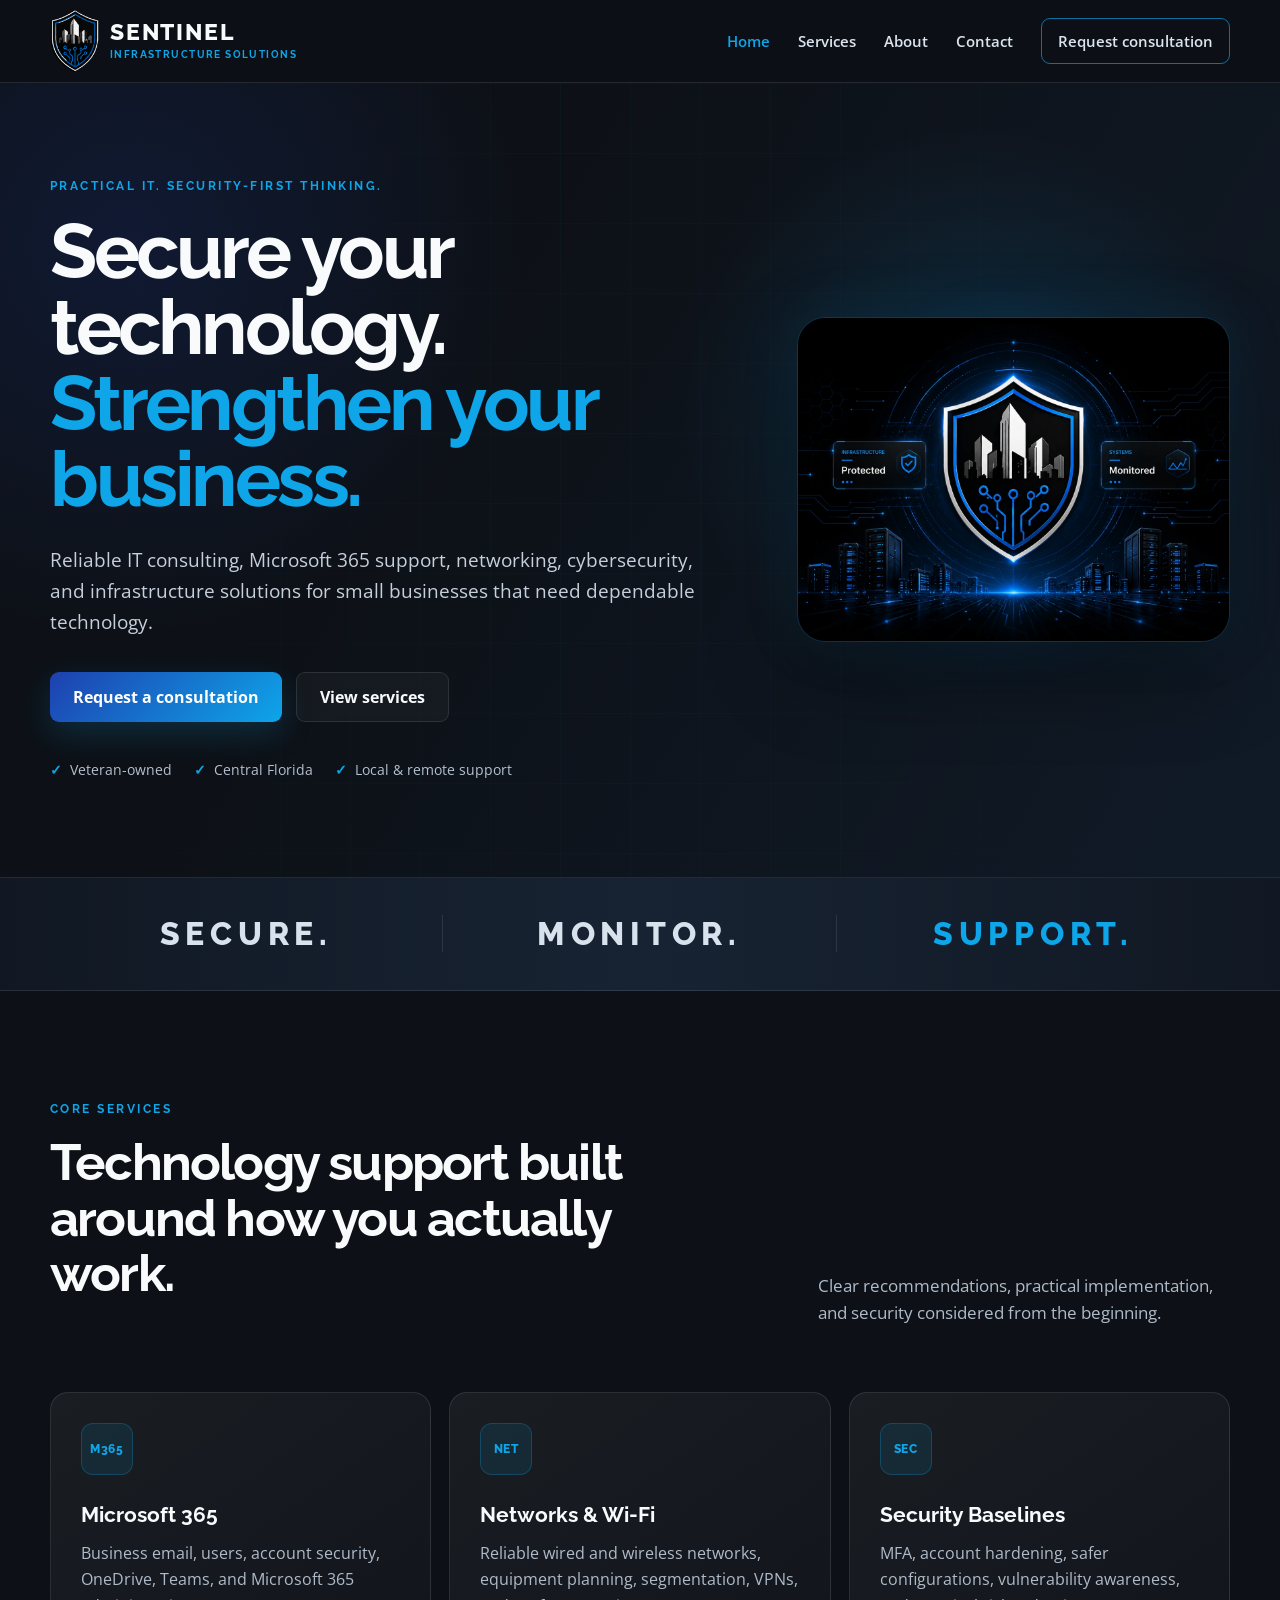
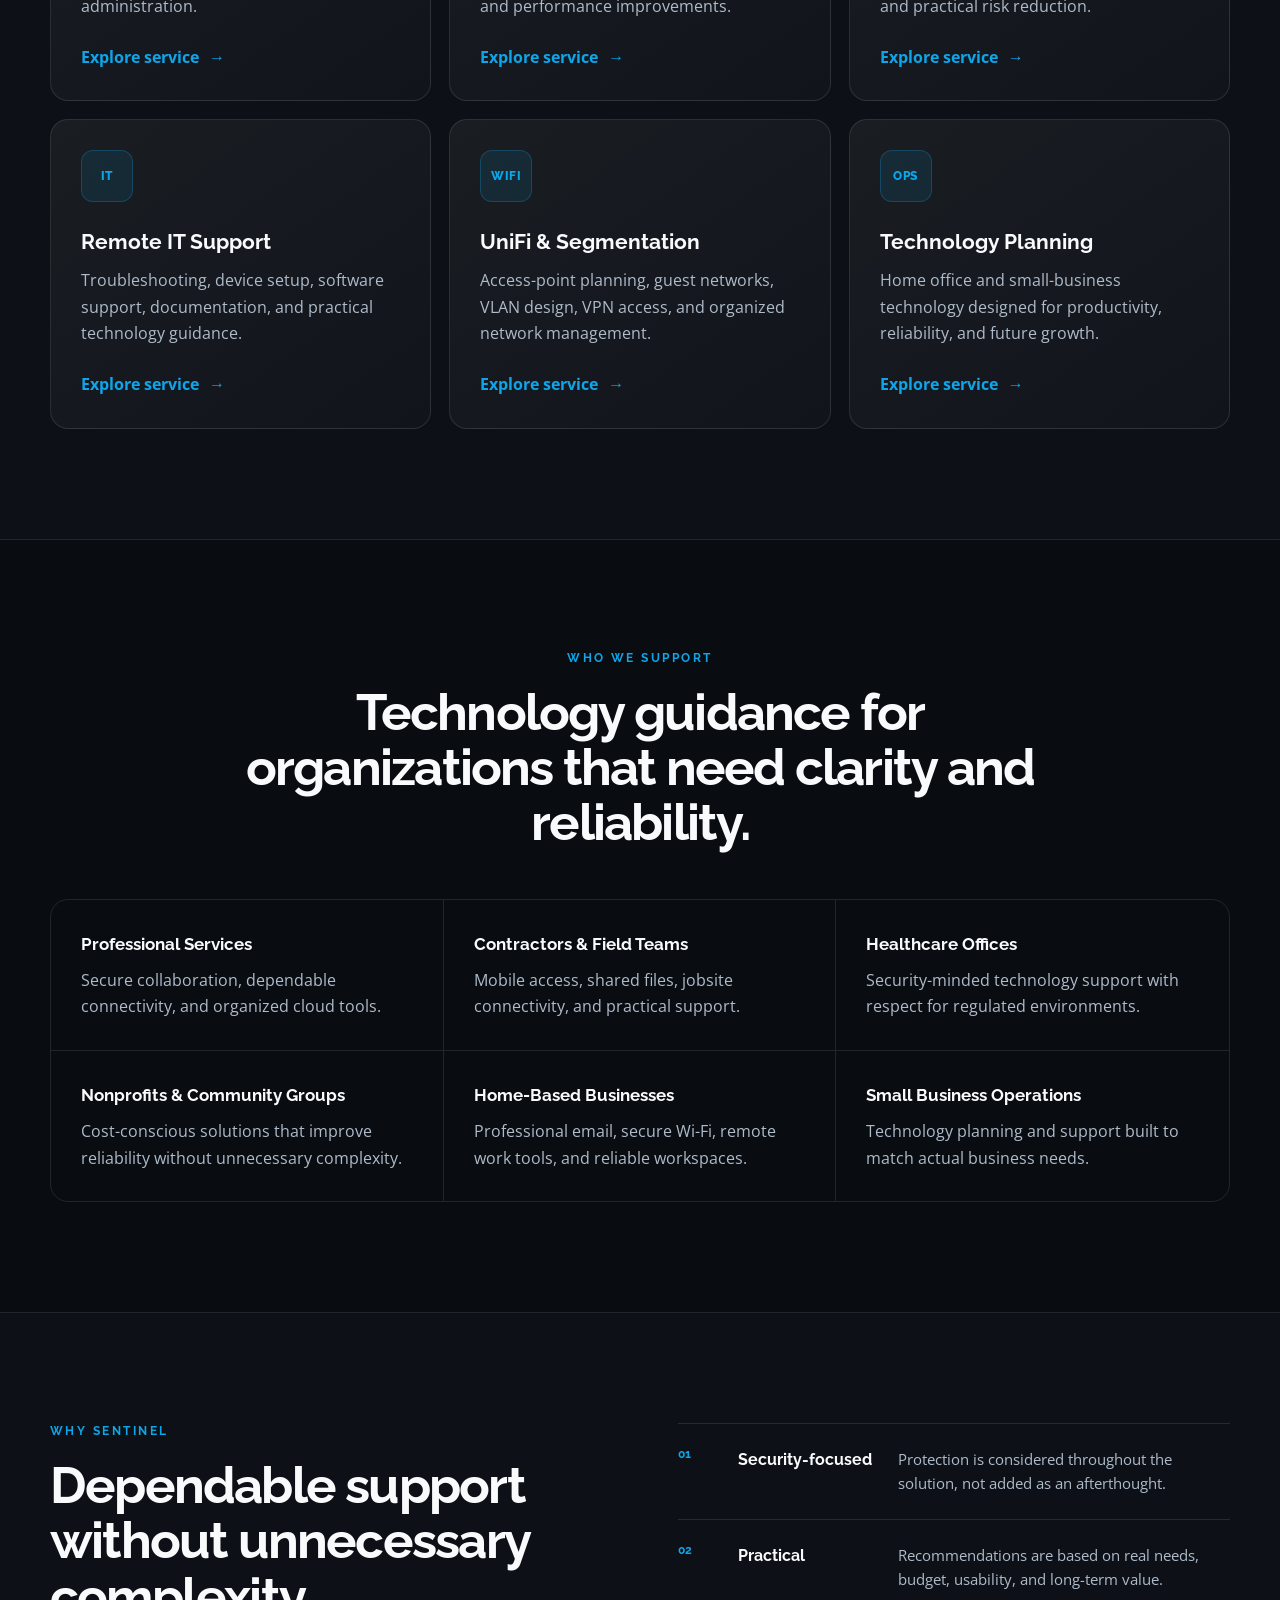
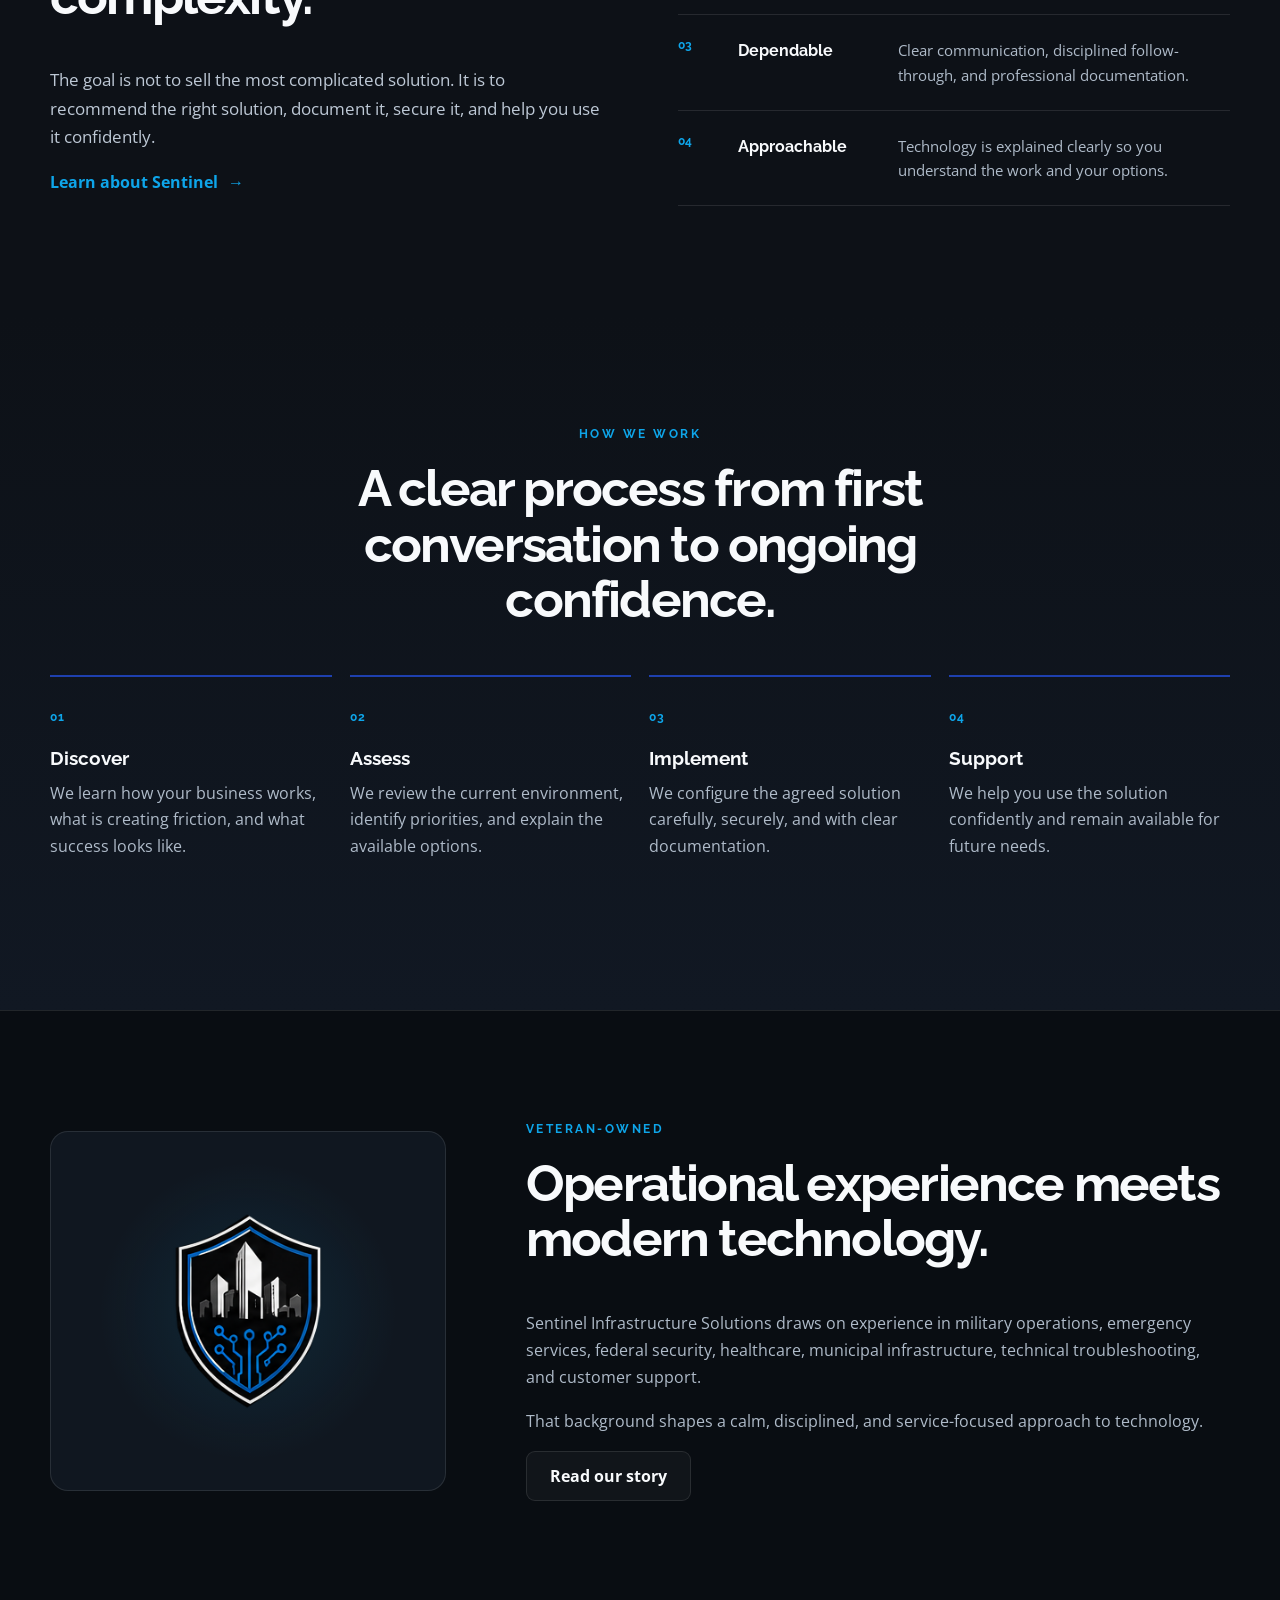
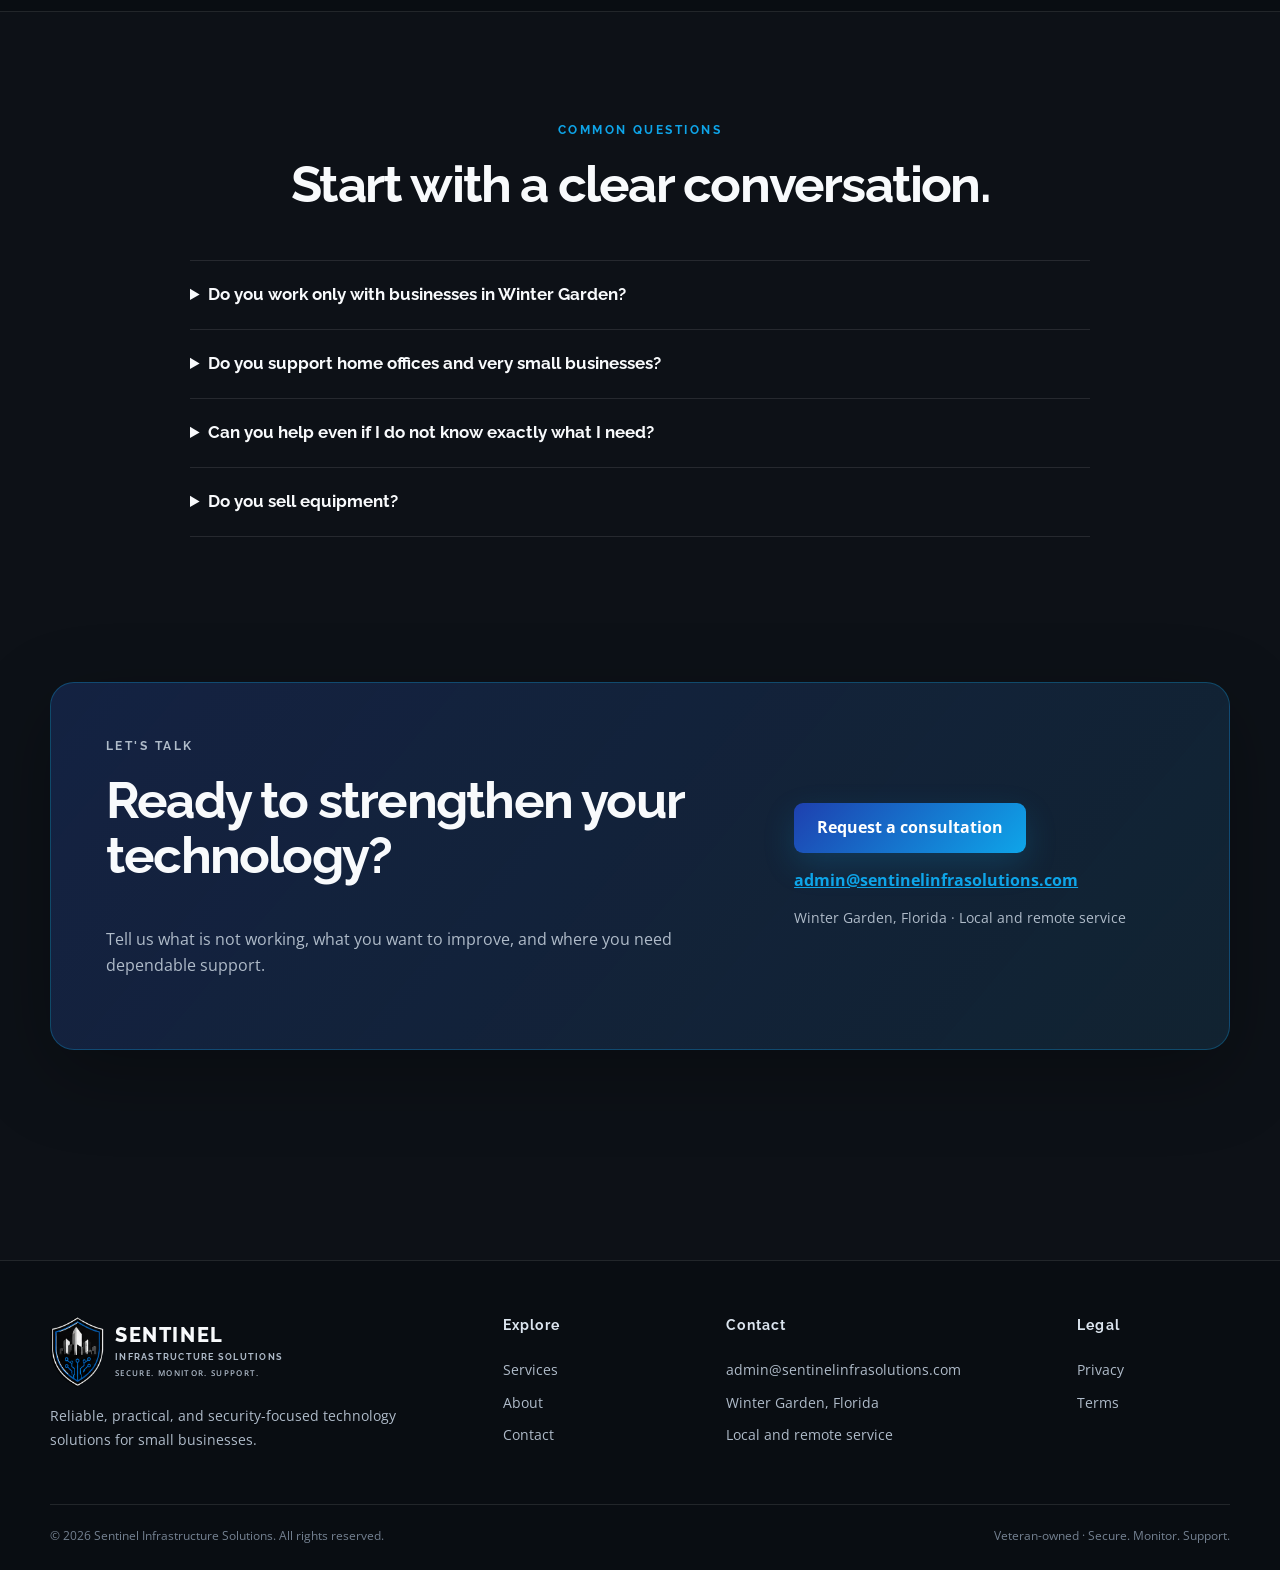
==== commit 3b2eaf35: "Add custom animated hero illustration" ====
--- a/index.html
+++ b/index.html
@@ -63,11 +63,15 @@
           <span>Veteran-owned</span><span>Central Florida</span><span>Local &amp; remote support</span>
         </div>
       </div>
-      <div class="hero-visual" aria-hidden="true">
-        <div class="shield-glow"></div>
-        <img src="sentinel-shield-transparent-v7.png" alt="">
-        <div class="status-card status-one"><span class="status-dot"></span><div><small>INFRASTRUCTURE</small><strong>Protected</strong></div></div>
-        <div class="status-card status-two"><span class="status-dot"></span><div><small>SYSTEMS</small><strong>Monitored</strong></div></div>
+      <div class="hero-visual hero-illustration" aria-hidden="true">
+        <div class="hero-illustration-glow"></div>
+        <img
+          src="sentinel-hero-illustration-v8.webp"
+          alt=""
+          width="1280"
+          height="960"
+          decoding="async"
+          fetchpriority="high">
       </div>
     </div>
   </section>
--- a/styles.css
+++ b/styles.css
@@ -71,15 +71,39 @@
 .hero-actions{display:flex;flex-wrap:wrap;gap:14px;margin-top:34px}
 .trust-row{display:flex;flex-wrap:wrap;gap:22px;margin-top:36px;color:#B4C0CE;font-size:.88rem}
 .trust-row span::before{content:"✓";color:var(--bright);margin-right:8px;font-weight:700}
-.hero-visual{position:relative;display:grid;place-items:center;min-height:420px}
-.hero-visual>img{width:158px;height:auto;filter:none;position:relative;z-index:2;image-rendering:auto}
-.shield-glow{position:absolute;width:370px;height:370px;border:1px solid rgba(14,165,233,.2);border-radius:50%;box-shadow:0 0 90px rgba(14,165,233,.09),inset 0 0 70px rgba(14,165,233,.06)}
-.shield-glow::before,.shield-glow::after{content:"";position:absolute;inset:38px;border:1px dashed rgba(14,165,233,.18);border-radius:50%}
-.shield-glow::after{inset:82px}
-.status-card{position:absolute;z-index:3;min-width:190px;display:flex;align-items:center;gap:12px;padding:13px 16px;border:1px solid rgba(255,255,255,.12);border-radius:12px;background:rgba(18,25,35,.84);backdrop-filter:blur(10px);box-shadow:0 16px 40px rgba(0,0,0,.25)}
-.status-one{left:-5px;top:75px}.status-two{right:-20px;bottom:70px}
-.status-dot{width:10px;height:10px;border-radius:50%;background:var(--green);box-shadow:0 0 14px var(--green)}
-.status-card small{display:block;color:var(--muted);font-size:.62rem;letter-spacing:.14em}.status-card strong{display:block;margin-top:2px}
+.hero-visual{position:relative;display:grid;place-items:center;min-height:470px}
+.hero-illustration{isolation:isolate}
+.hero-illustration-glow{
+  position:absolute;
+  z-index:-1;
+  width:82%;
+  aspect-ratio:1;
+  border-radius:50%;
+  background:radial-gradient(circle,rgba(14,165,233,.25) 0,rgba(30,64,175,.12) 42%,transparent 72%);
+  filter:blur(24px);
+  animation:sentinelGlow 5.5s ease-in-out infinite;
+}
+.hero-illustration>img{
+  width:min(100%,650px);
+  height:auto;
+  display:block;
+  border-radius:28px;
+  border:1px solid rgba(14,165,233,.18);
+  box-shadow:0 30px 85px rgba(0,0,0,.42),0 0 60px rgba(14,165,233,.12);
+  animation:sentinelFloat 7s ease-in-out infinite;
+  transform-origin:center;
+}
+@keyframes sentinelFloat{
+  0%,100%{transform:translateY(0) scale(1)}
+  50%{transform:translateY(-10px) scale(1.008)}
+}
+@keyframes sentinelGlow{
+  0%,100%{opacity:.68;transform:scale(.96)}
+  50%{opacity:1;transform:scale(1.04)}
+}
+@media(prefers-reduced-motion:reduce){
+  .hero-illustration>img,.hero-illustration-glow{animation:none}
+}
 
 .statement{background:linear-gradient(90deg,#111823,#172333,#111823);border-bottom:1px solid var(--line)}
 .statement-grid{min-height:112px;display:grid;grid-template-columns:repeat(3,1fr);align-items:center;text-align:center}
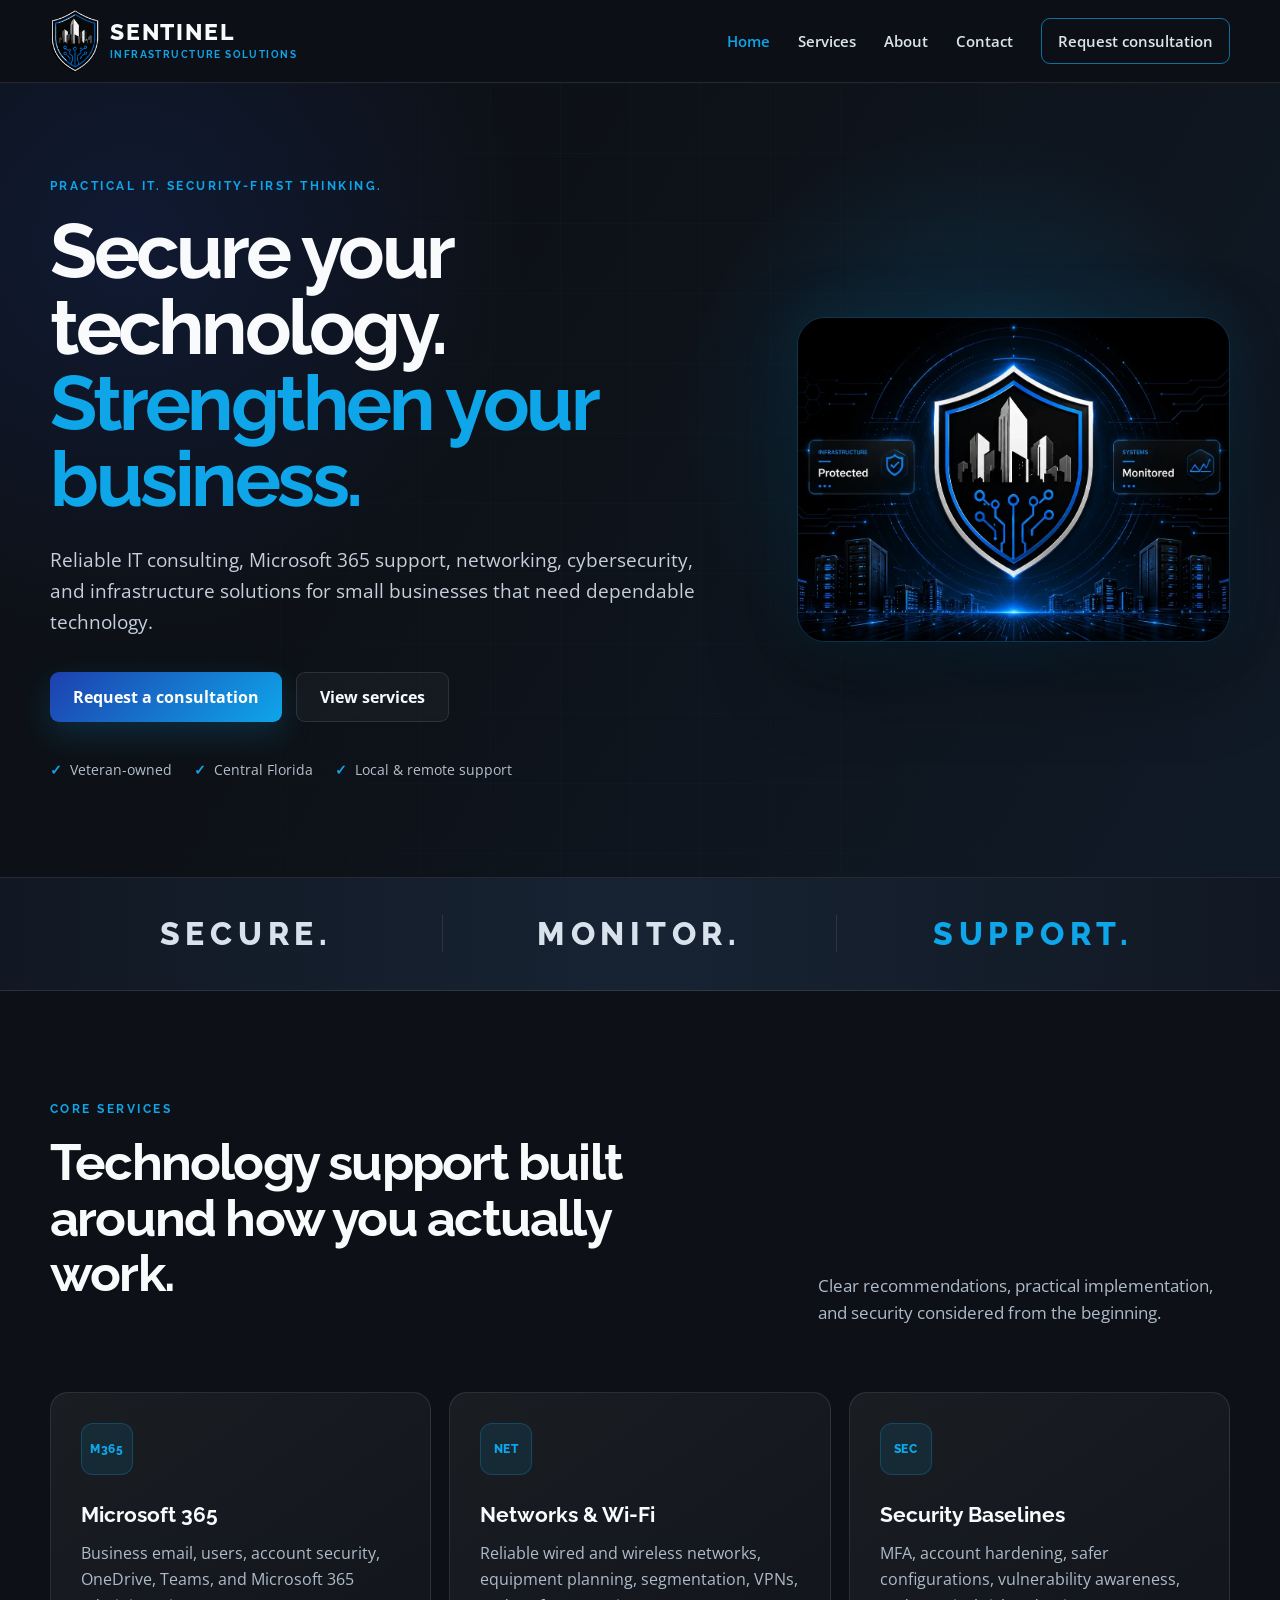
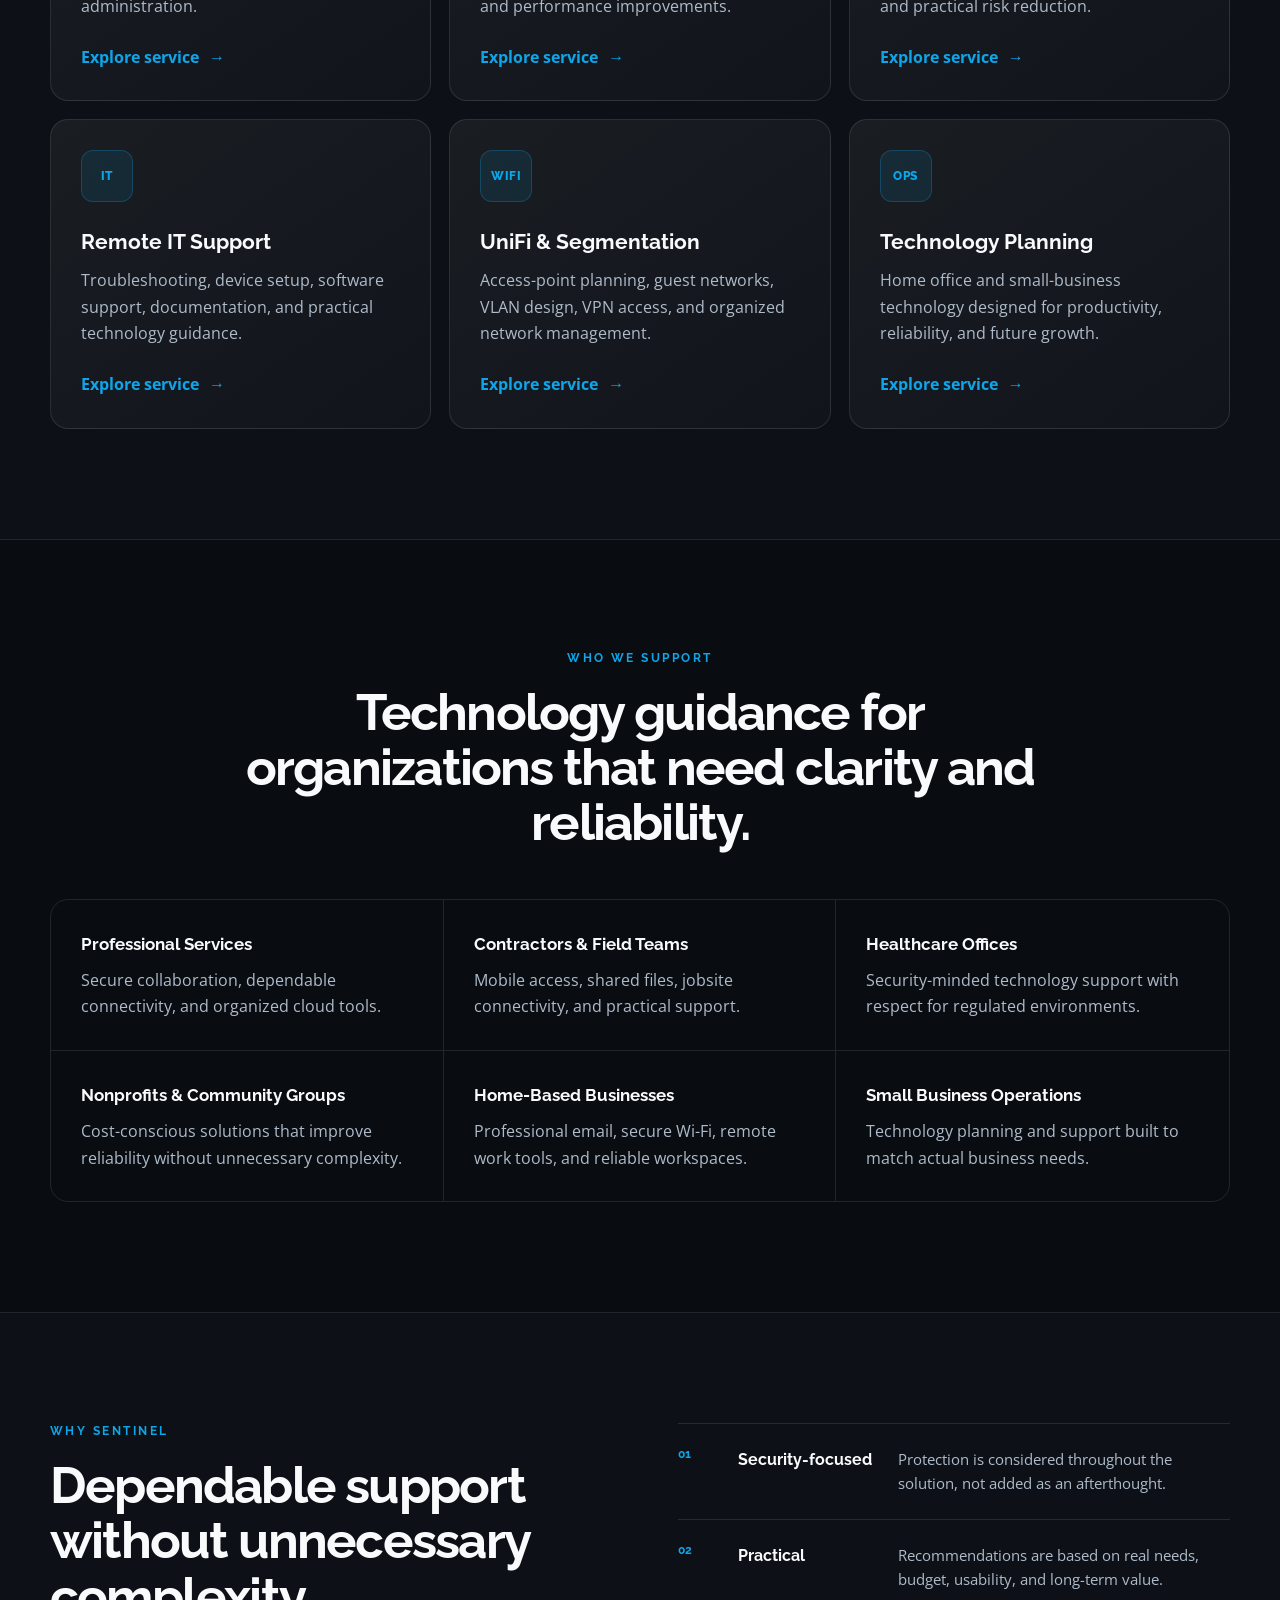
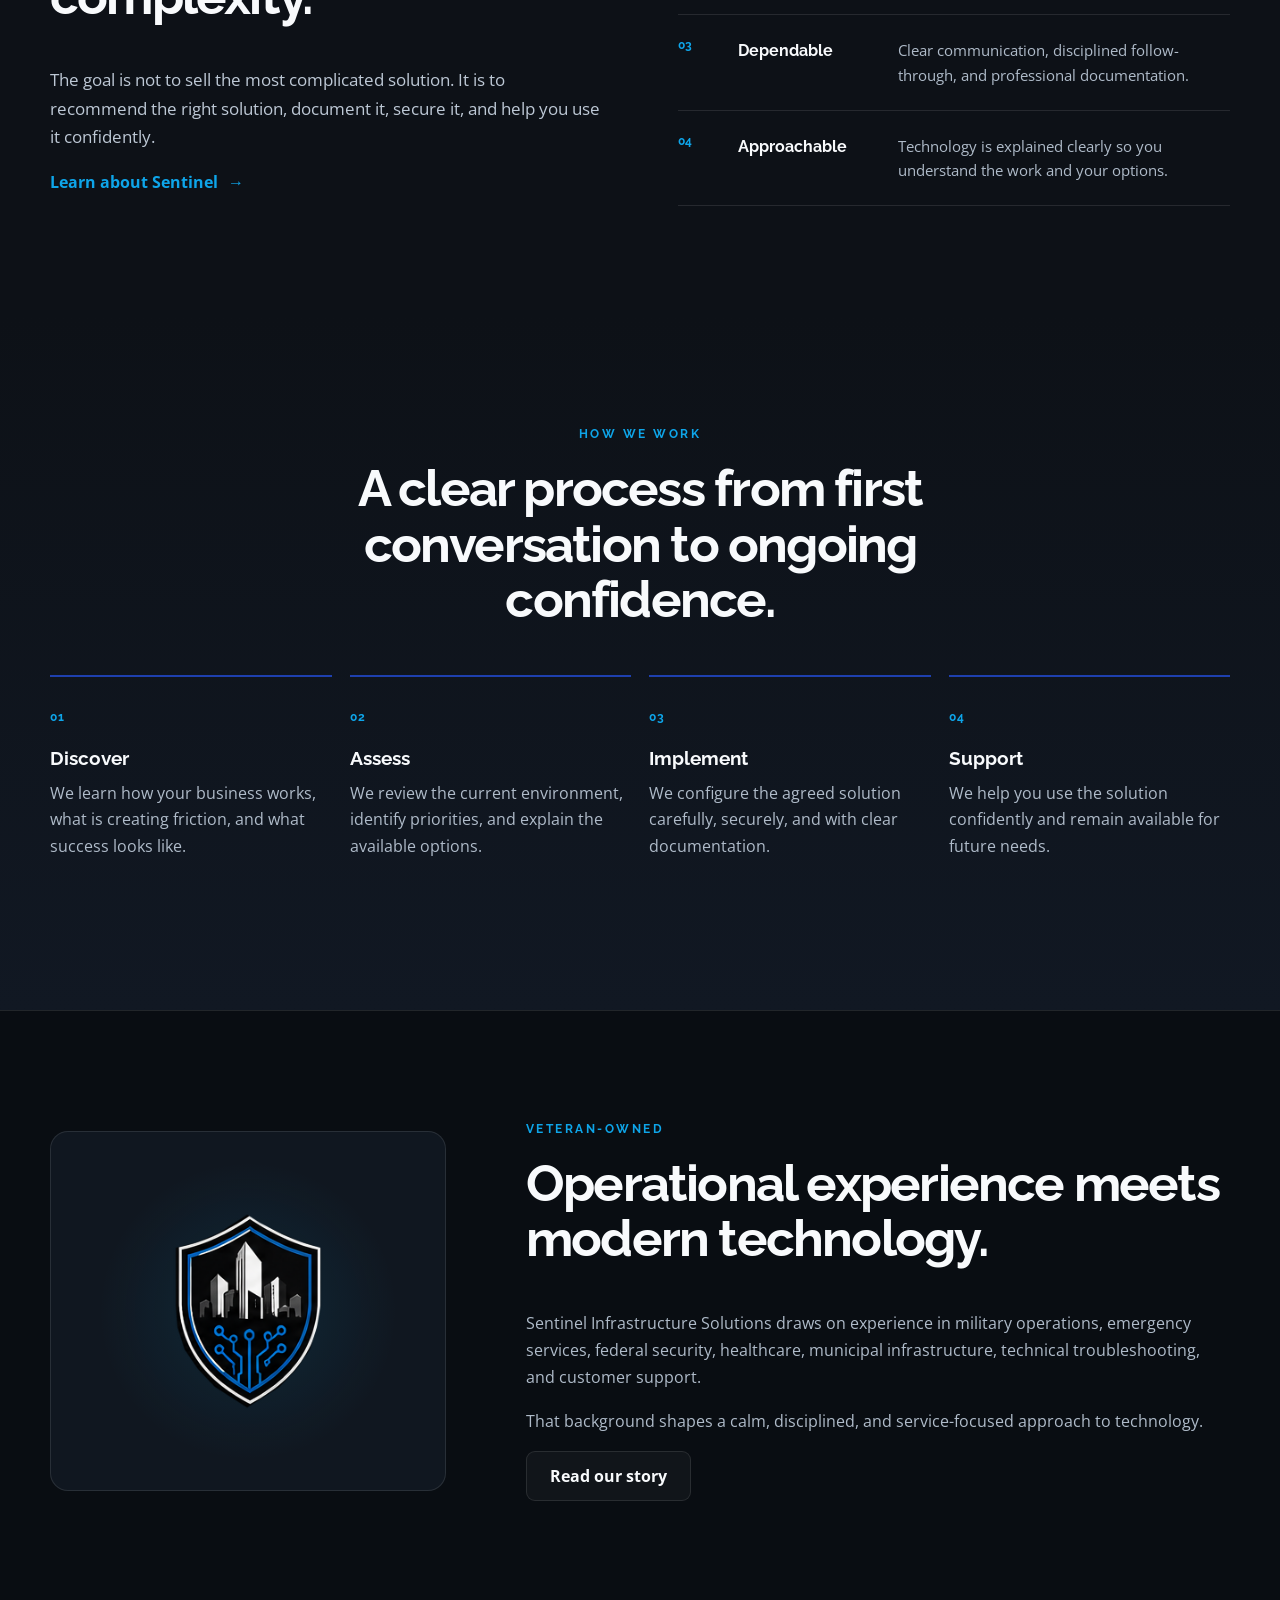
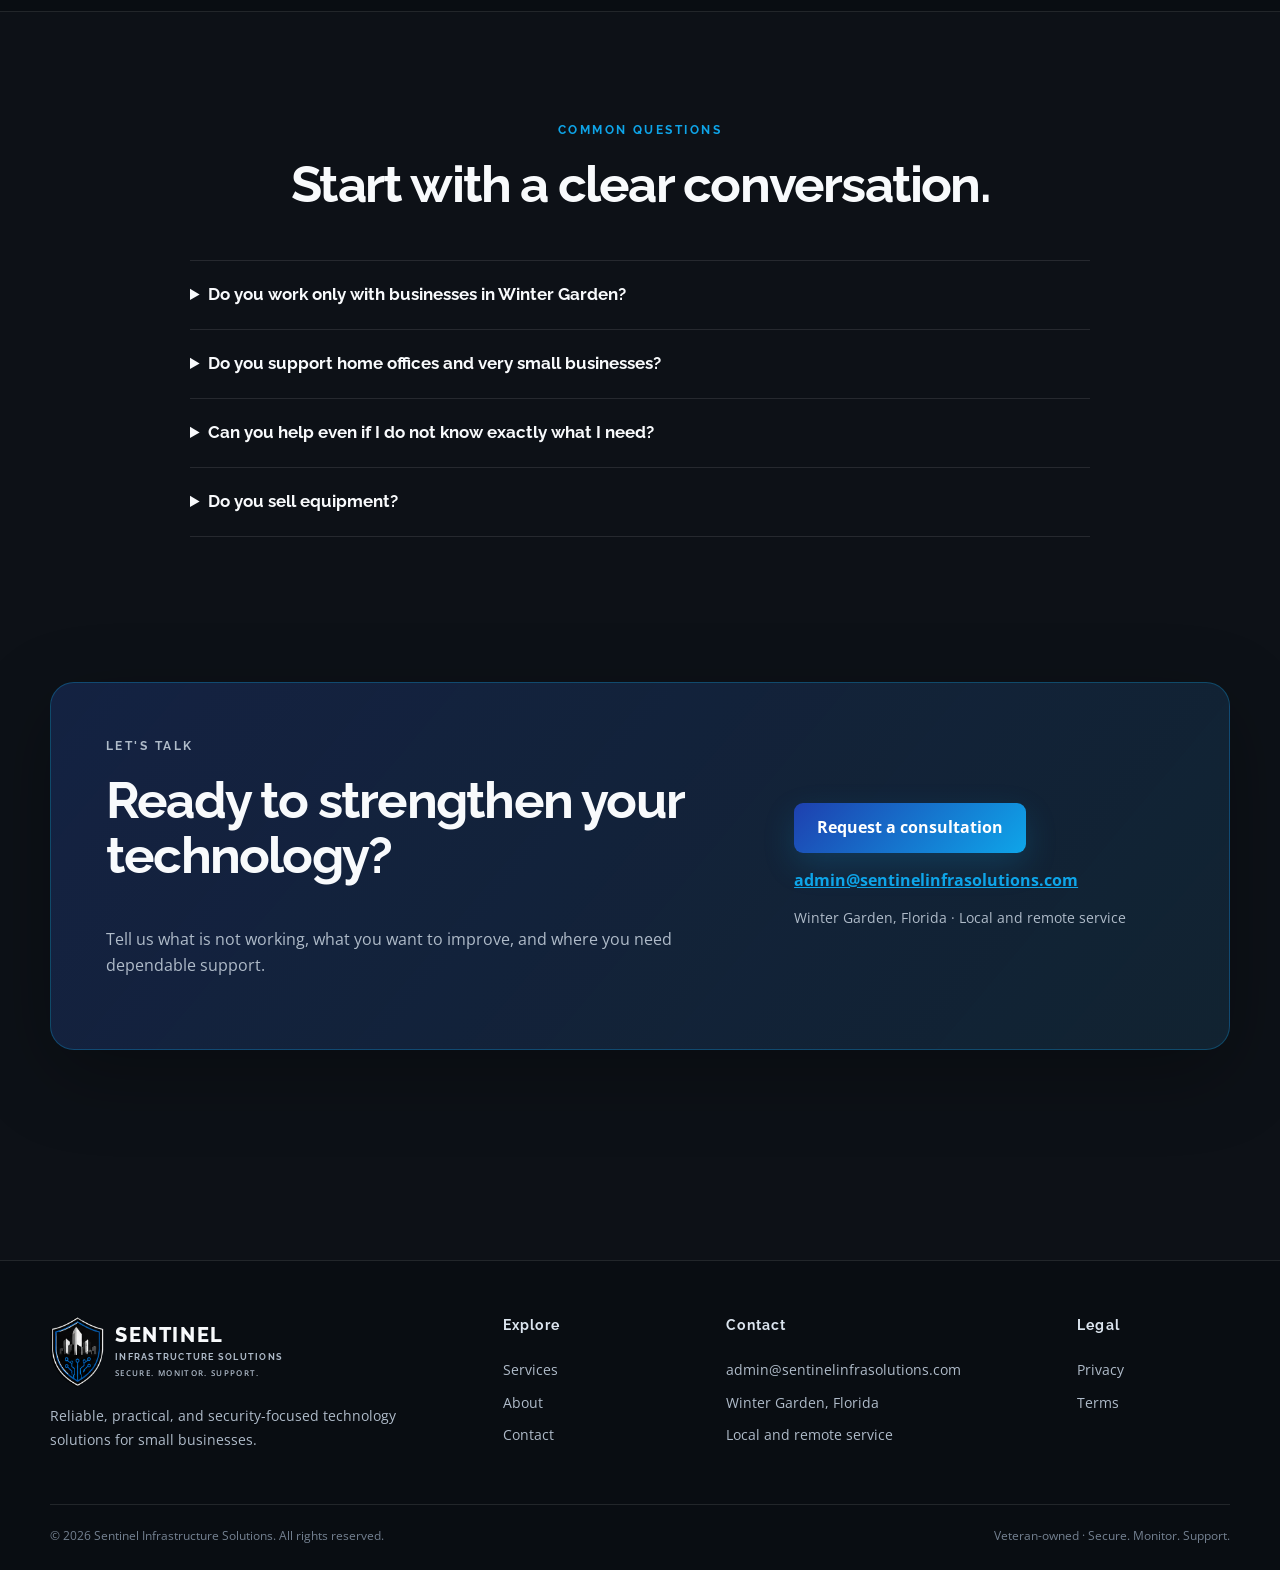
==== commit 5c582a7e: "Enlarge custom hero illustration" ====
--- a/index.html
+++ b/index.html
@@ -66,7 +66,7 @@
       <div class="hero-visual hero-illustration" aria-hidden="true">
         <div class="hero-illustration-glow"></div>
         <img
-          src="sentinel-hero-illustration-v8.webp"
+          src="sentinel-hero-illustration-v9.webp"
           alt=""
           width="1280"
           height="960"
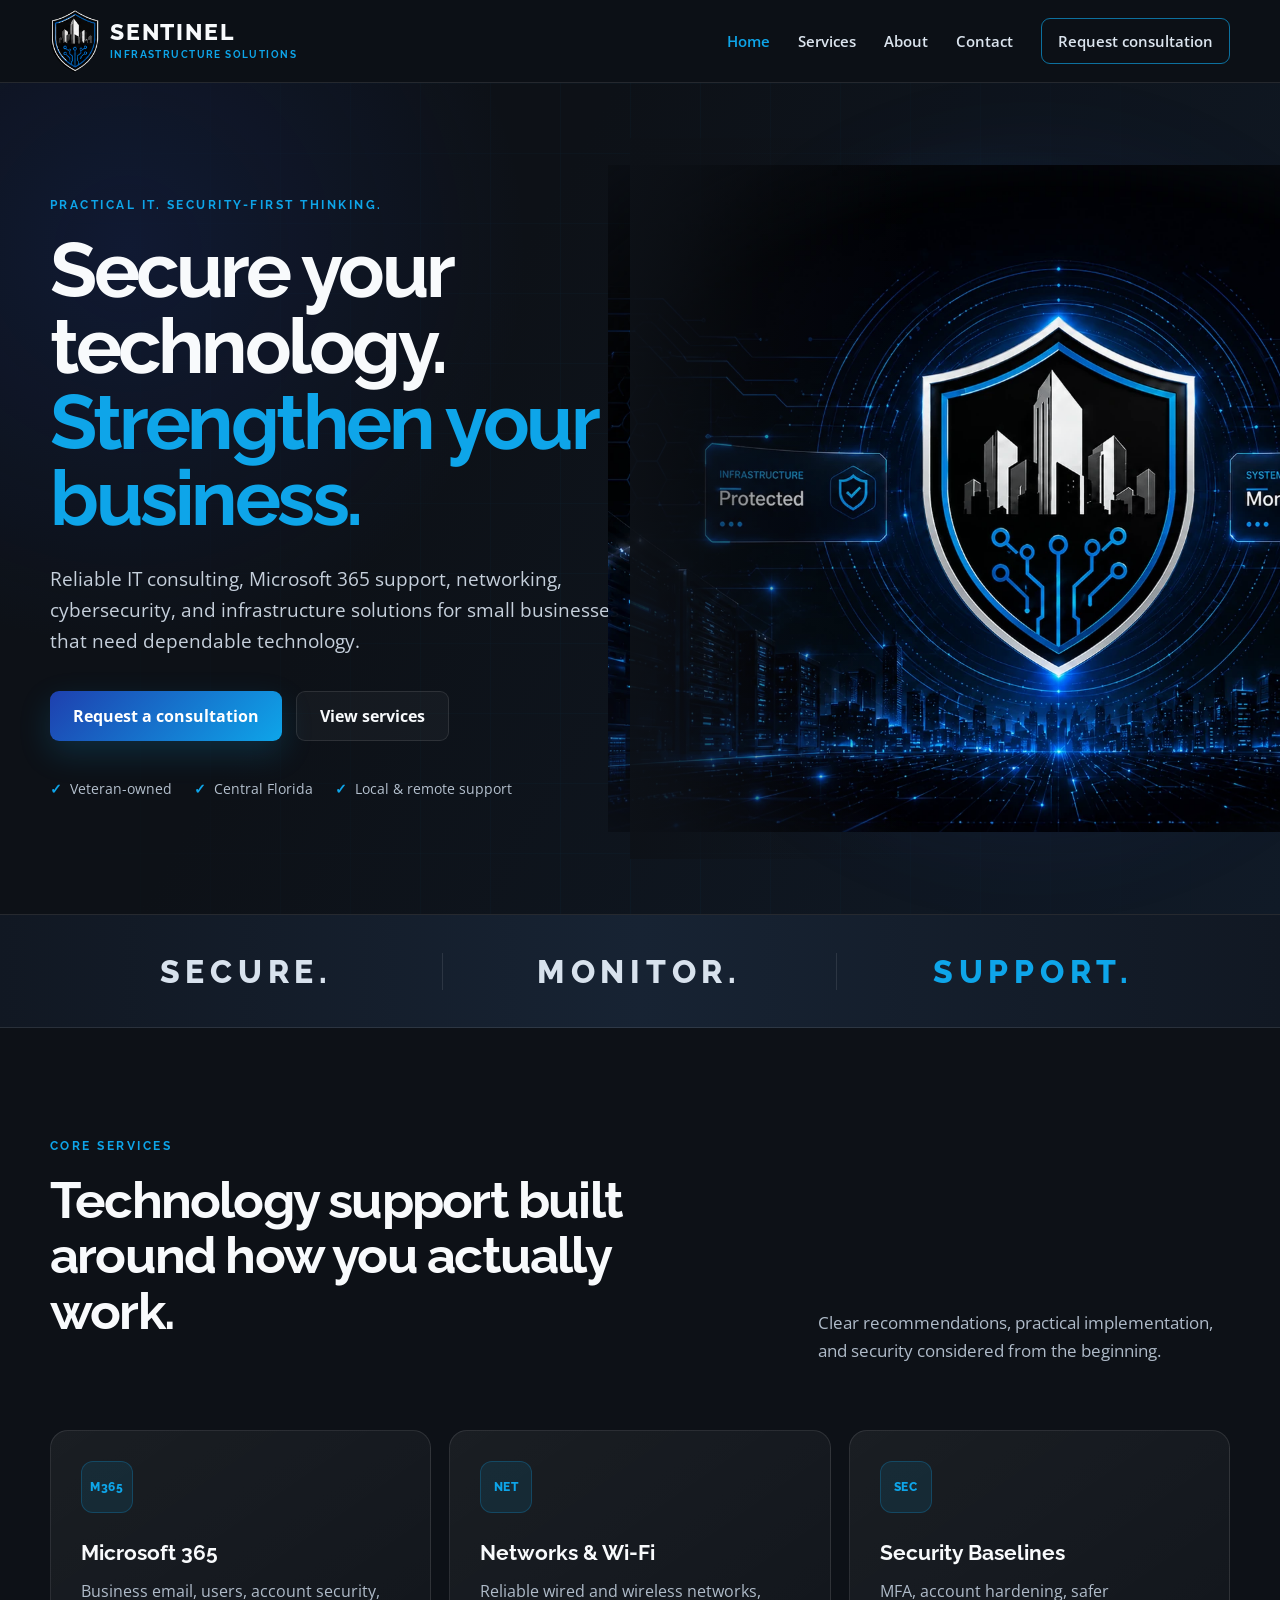
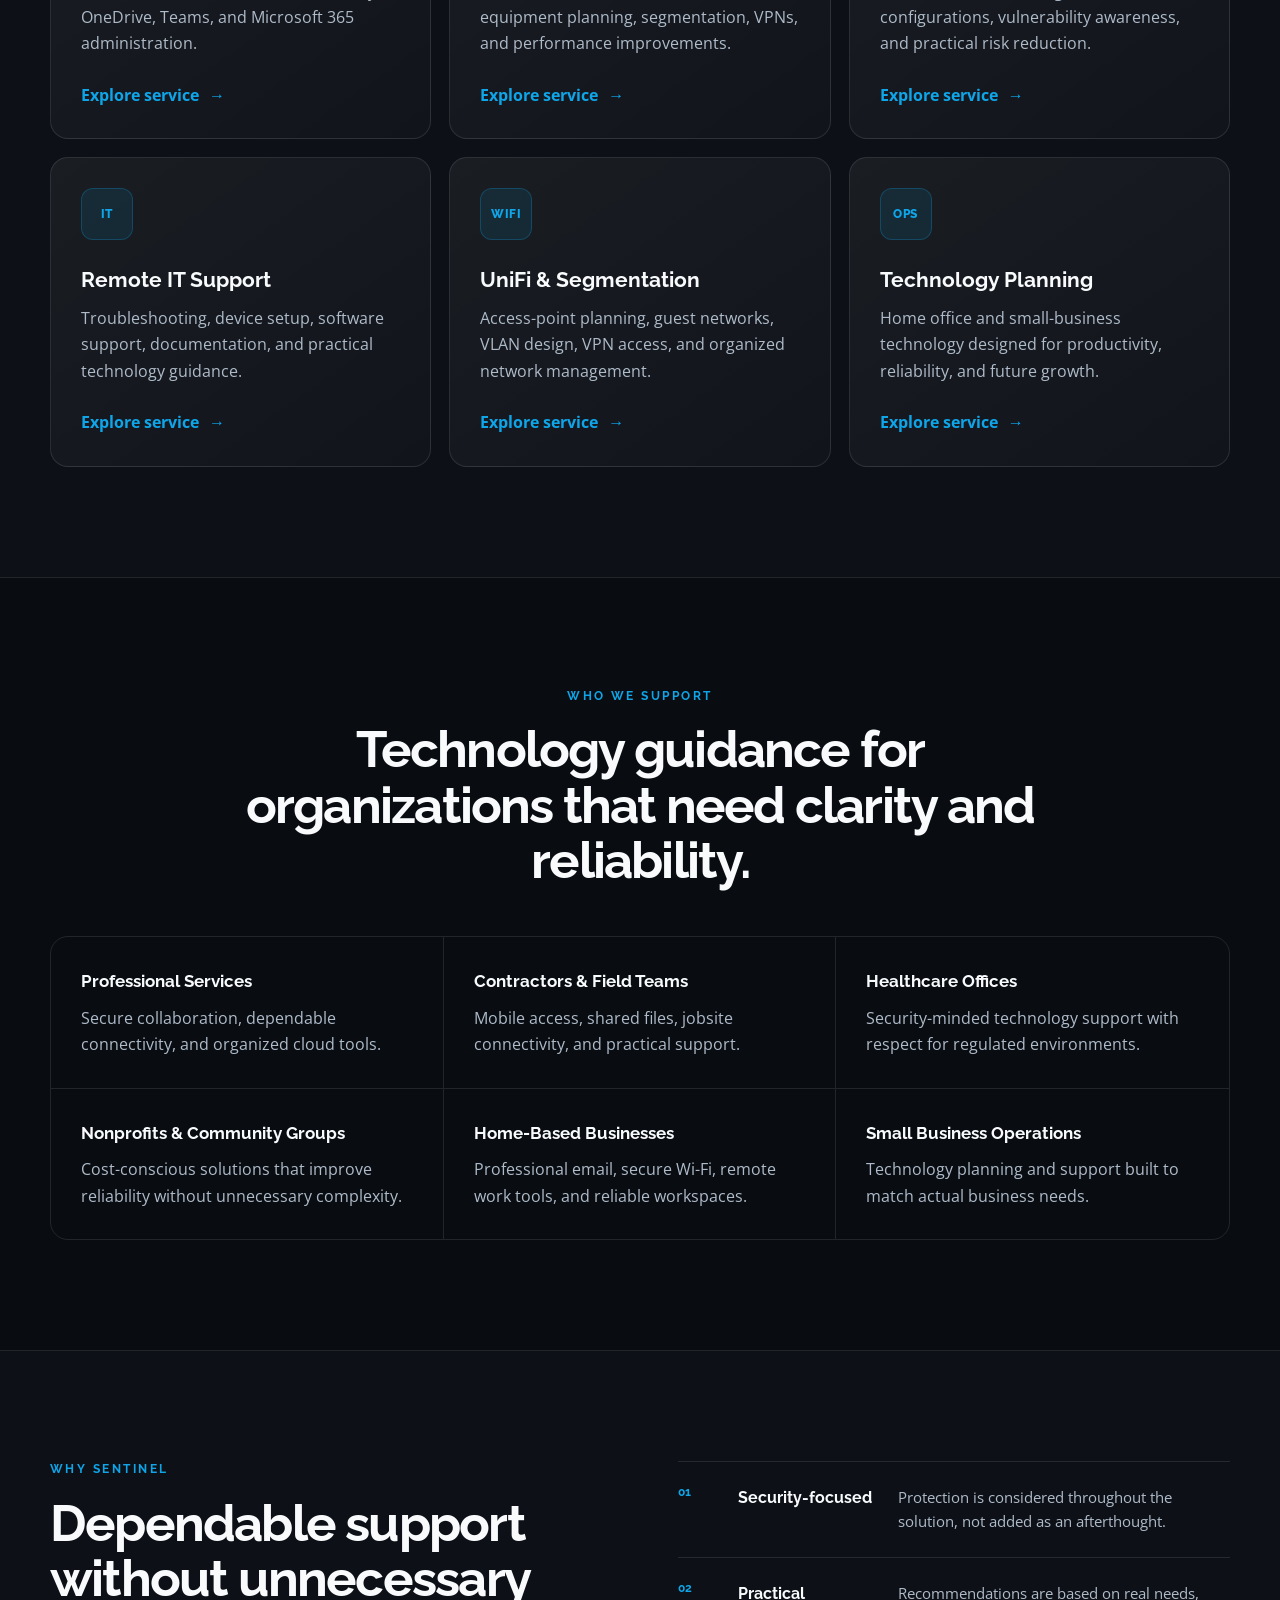
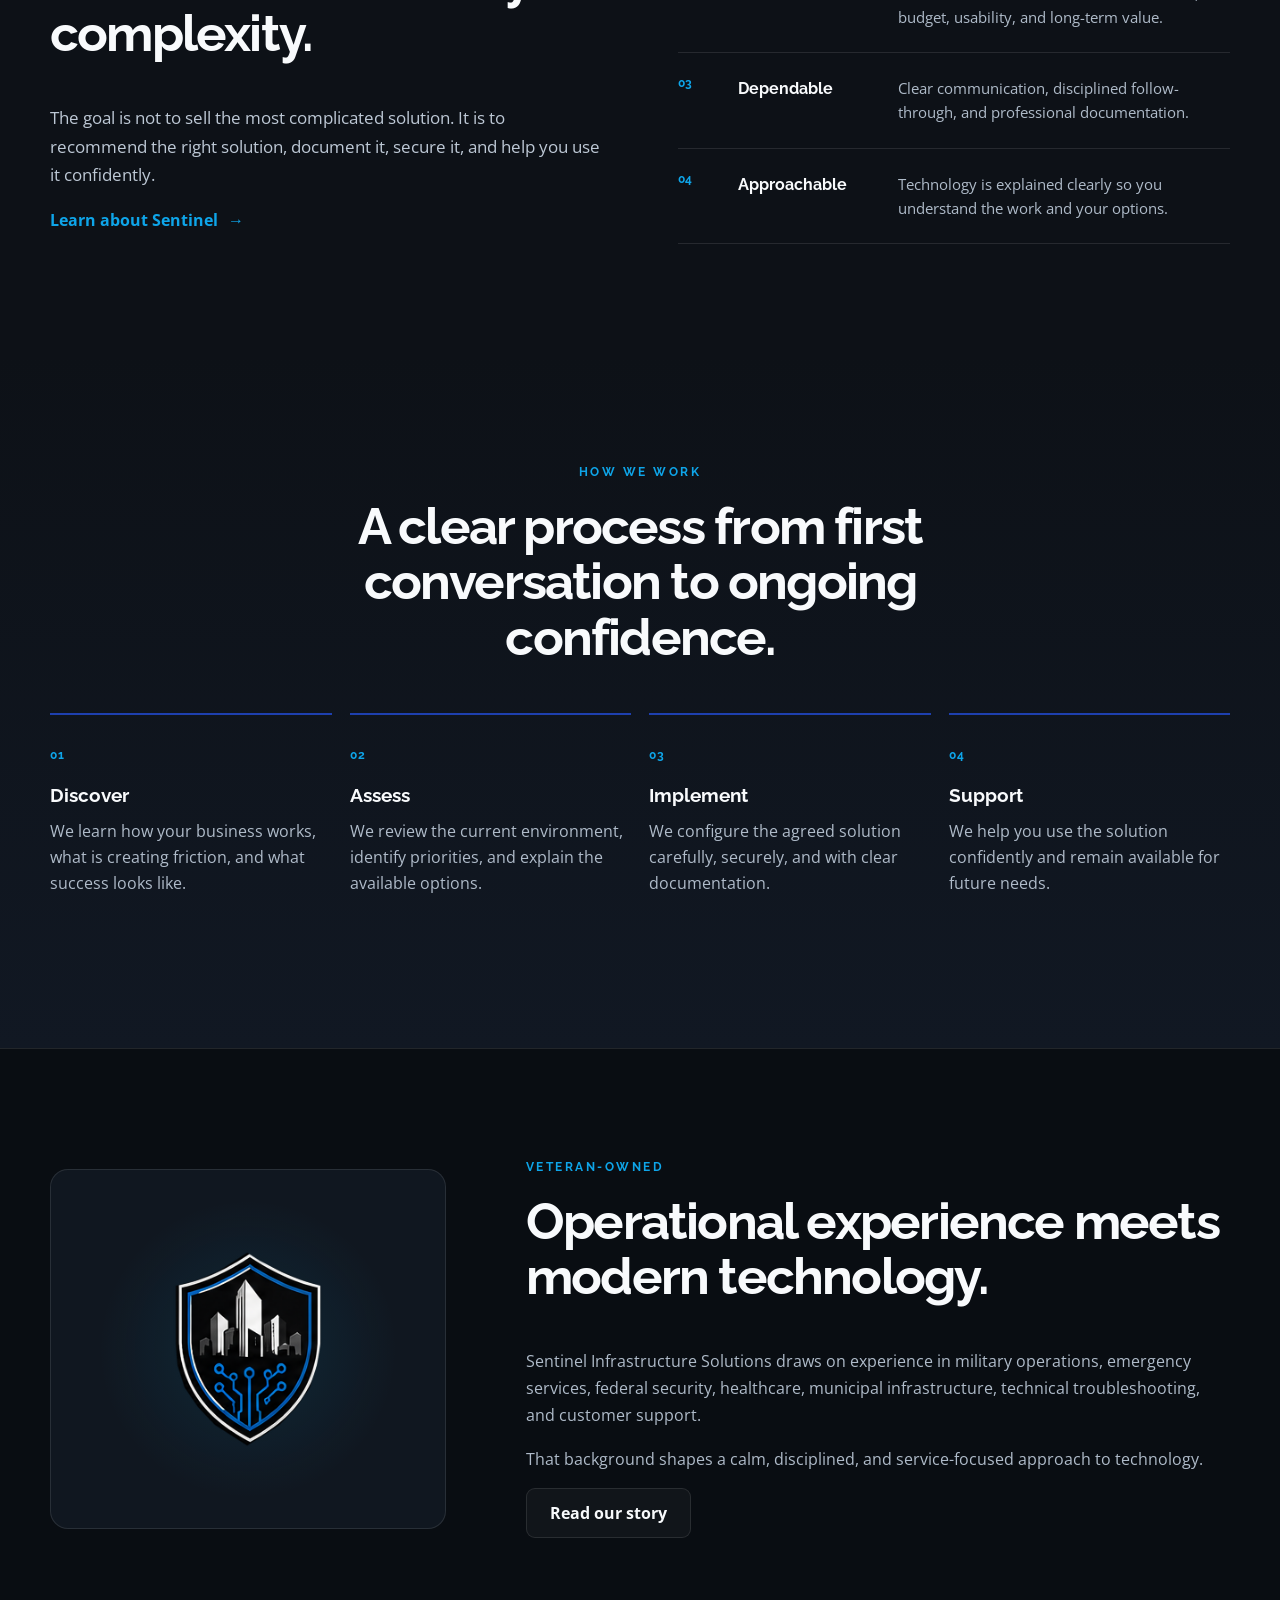
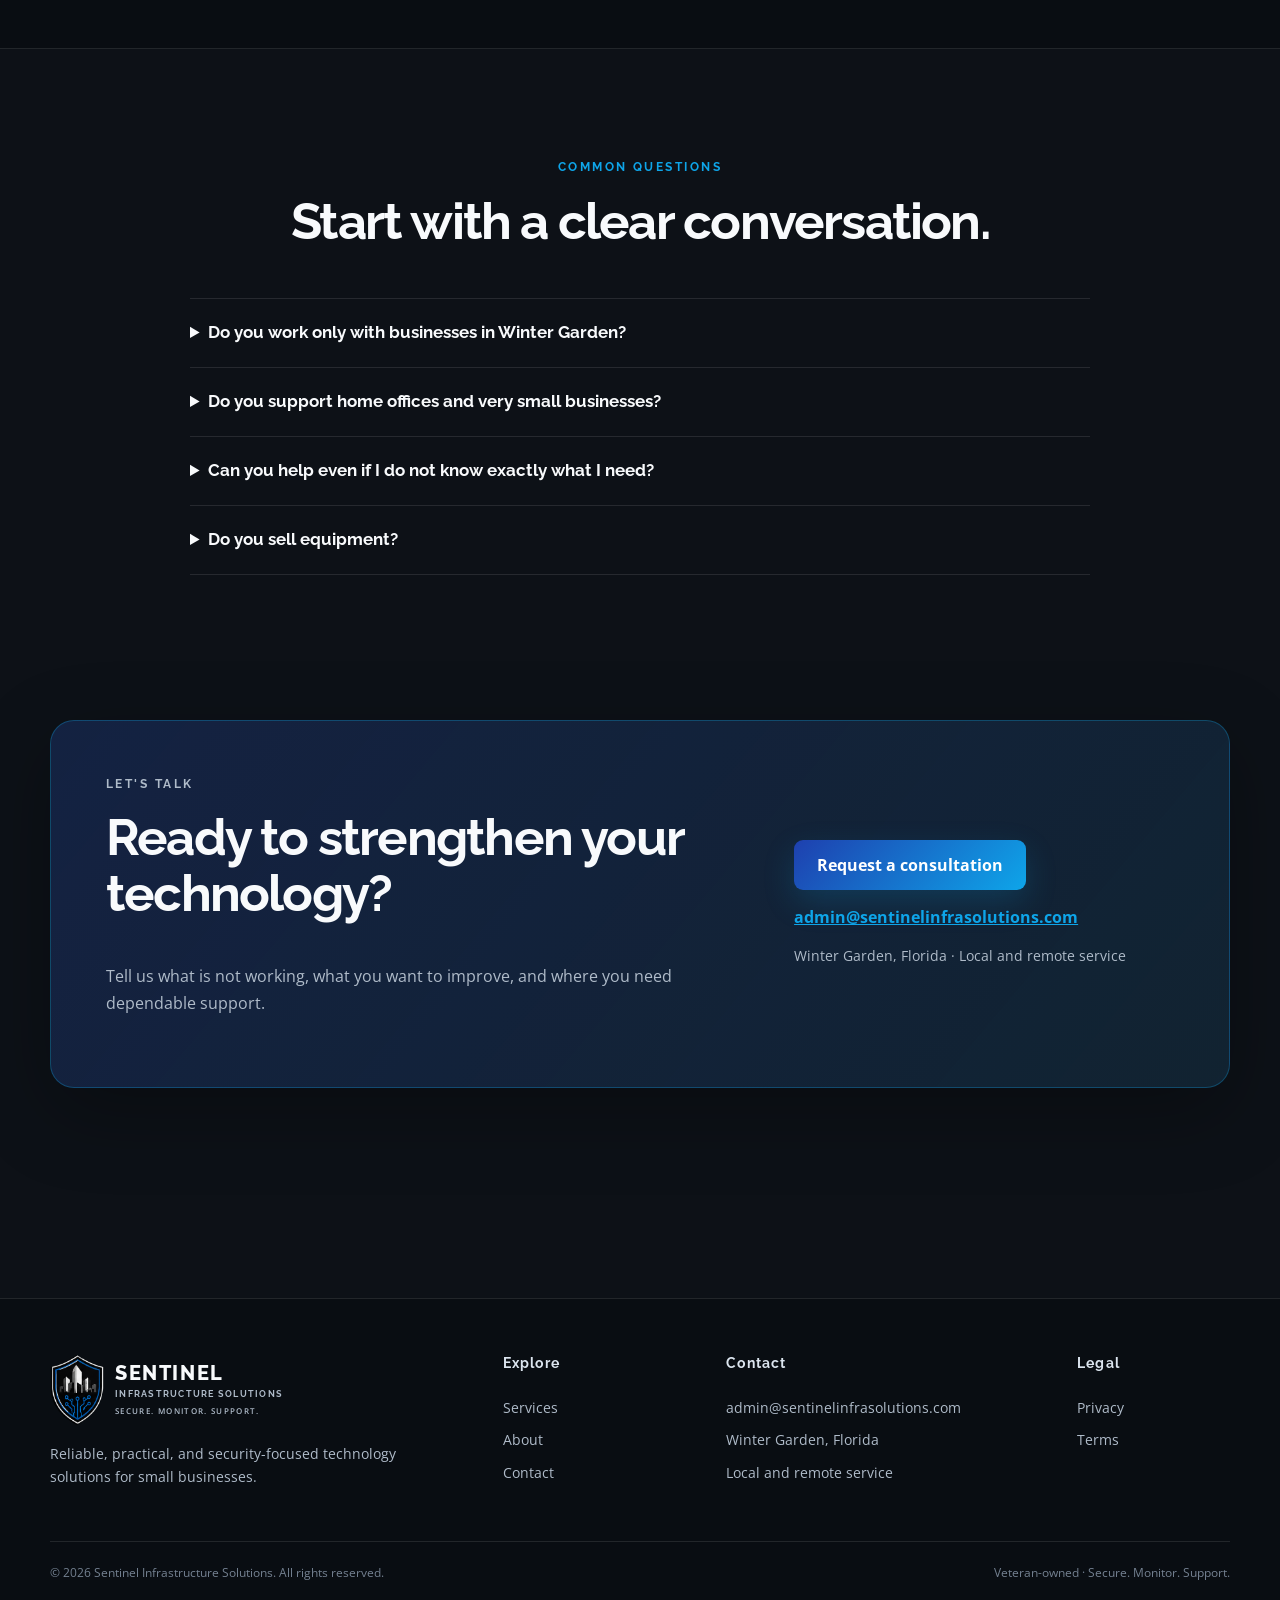
==== commit 2dad0164: "Integrate seamless custom hero artwork" ====
--- a/index.html
+++ b/index.html
@@ -66,10 +66,10 @@
       <div class="hero-visual hero-illustration" aria-hidden="true">
         <div class="hero-illustration-glow"></div>
         <img
-          src="sentinel-hero-illustration-v9.webp"
+          src="sentinel-integrated-hero-v10.webp"
           alt=""
-          width="1280"
-          height="960"
+          width="1350"
+          height="1001"
           decoding="async"
           fetchpriority="high">
       </div>
--- a/styles.css
+++ b/styles.css
@@ -64,37 +64,53 @@
 .hero{position:relative;min-height:720px;overflow:hidden;display:grid;align-items:center;border-bottom:1px solid var(--line)}
 .hero::before{content:"";position:absolute;inset:0;background:radial-gradient(circle at 76% 42%,rgba(14,165,233,.17),transparent 27%),radial-gradient(circle at 10% 20%,rgba(30,64,175,.18),transparent 30%),linear-gradient(120deg,#0D1117 35%,#101A27 100%)}
 .hero-grid{position:absolute;inset:0;opacity:.18;background-image:linear-gradient(rgba(14,165,233,.18) 1px,transparent 1px),linear-gradient(90deg,rgba(14,165,233,.18) 1px,transparent 1px);background-size:70px 70px;mask-image:linear-gradient(to right,transparent,#000 50%,transparent)}
-.hero-layout{position:relative;display:grid;grid-template-columns:1.22fr .78fr;gap:70px;align-items:center;padding-block:95px}
+.hero-layout{position:relative;display:grid;grid-template-columns:1.02fr .98fr;gap:10px;align-items:center;padding-block:82px}
 .hero h1{margin-bottom:28px}
 .hero h1 span{color:var(--bright)}
 .hero-lead{max-width:730px;font-size:1.18rem;color:#C6D0DC}
 .hero-actions{display:flex;flex-wrap:wrap;gap:14px;margin-top:34px}
 .trust-row{display:flex;flex-wrap:wrap;gap:22px;margin-top:36px;color:#B4C0CE;font-size:.88rem}
 .trust-row span::before{content:"✓";color:var(--bright);margin-right:8px;font-weight:700}
-.hero-visual{position:relative;display:grid;place-items:center;min-height:470px}
-.hero-illustration{isolation:isolate}
+.hero-visual{position:relative;display:grid;place-items:center;min-height:590px;overflow:visible;margin-right:-8vw}
+.hero-illustration{isolation:isolate;pointer-events:none}
 .hero-illustration-glow{
   position:absolute;
   z-index:-1;
-  width:82%;
+  width:112%;
   aspect-ratio:1;
   border-radius:50%;
-  background:radial-gradient(circle,rgba(14,165,233,.25) 0,rgba(30,64,175,.12) 42%,transparent 72%);
-  filter:blur(24px);
-  animation:sentinelGlow 5.5s ease-in-out infinite;
+  background:radial-gradient(circle,rgba(14,165,233,.25) 0,rgba(30,64,175,.12) 45%,transparent 74%);
+  filter:blur(34px);
+  animation:sentinelGlow 6s ease-in-out infinite;
+  transform:translateX(5%);
 }
 .hero-illustration>img{
-  width:min(100%,650px);
+  width:min(142%,900px);
+  max-width:none;
   height:auto;
   display:block;
-  border-radius:28px;
-  border:1px solid rgba(14,165,233,.18);
-  box-shadow:0 30px 85px rgba(0,0,0,.42),0 0 60px rgba(14,165,233,.12);
-  animation:sentinelFloat 7s ease-in-out infinite;
+  border:0;
+  border-radius:0;
+  box-shadow:none;
+  opacity:.98;
+  transform:translateX(7%);
   transform-origin:center;
+  animation:sentinelFloat 8s ease-in-out infinite;
+  -webkit-mask-image:radial-gradient(ellipse 78% 74% at 50% 52%,#000 48%,rgba(0,0,0,.98) 66%,transparent 100%);
+  mask-image:radial-gradient(ellipse 78% 74% at 50% 52%,#000 48%,rgba(0,0,0,.98) 66%,transparent 100%);
+}
+.hero-illustration::after{
+  content:"";
+  position:absolute;
+  inset:-4%;
+  z-index:2;
+  background:linear-gradient(90deg,rgba(13,17,23,.92) 0%,rgba(13,17,23,.34) 18%,transparent 38%);
+  pointer-events:none;
 }
 @keyframes sentinelFloat{
-  0%,100%{transform:translateY(0) scale(1)}
+  0%,100%{transform:translateX(7%) translateY(0) scale(1)}
+  50%{transform:translateX(7%) translateY(-7px) scale(1.006)}
+}
   50%{transform:translateY(-10px) scale(1.008)}
 }
 @keyframes sentinelGlow{
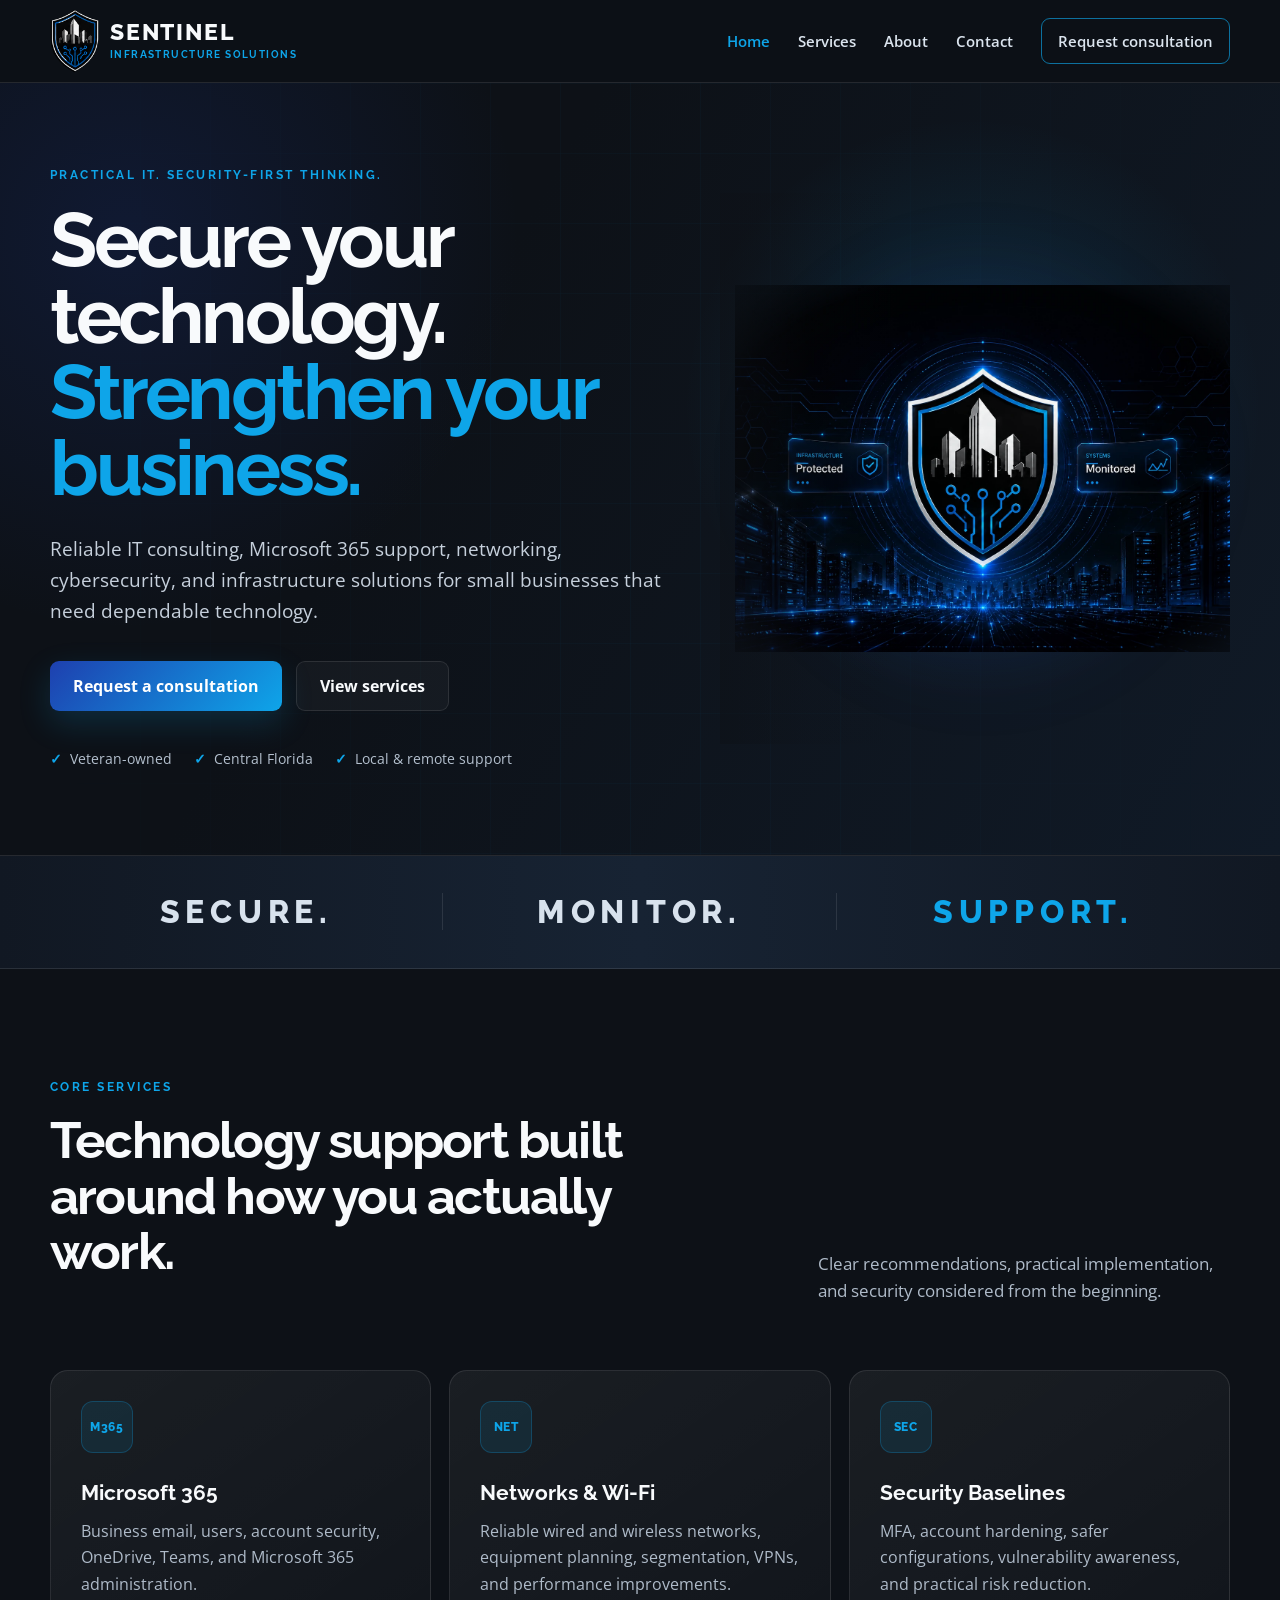
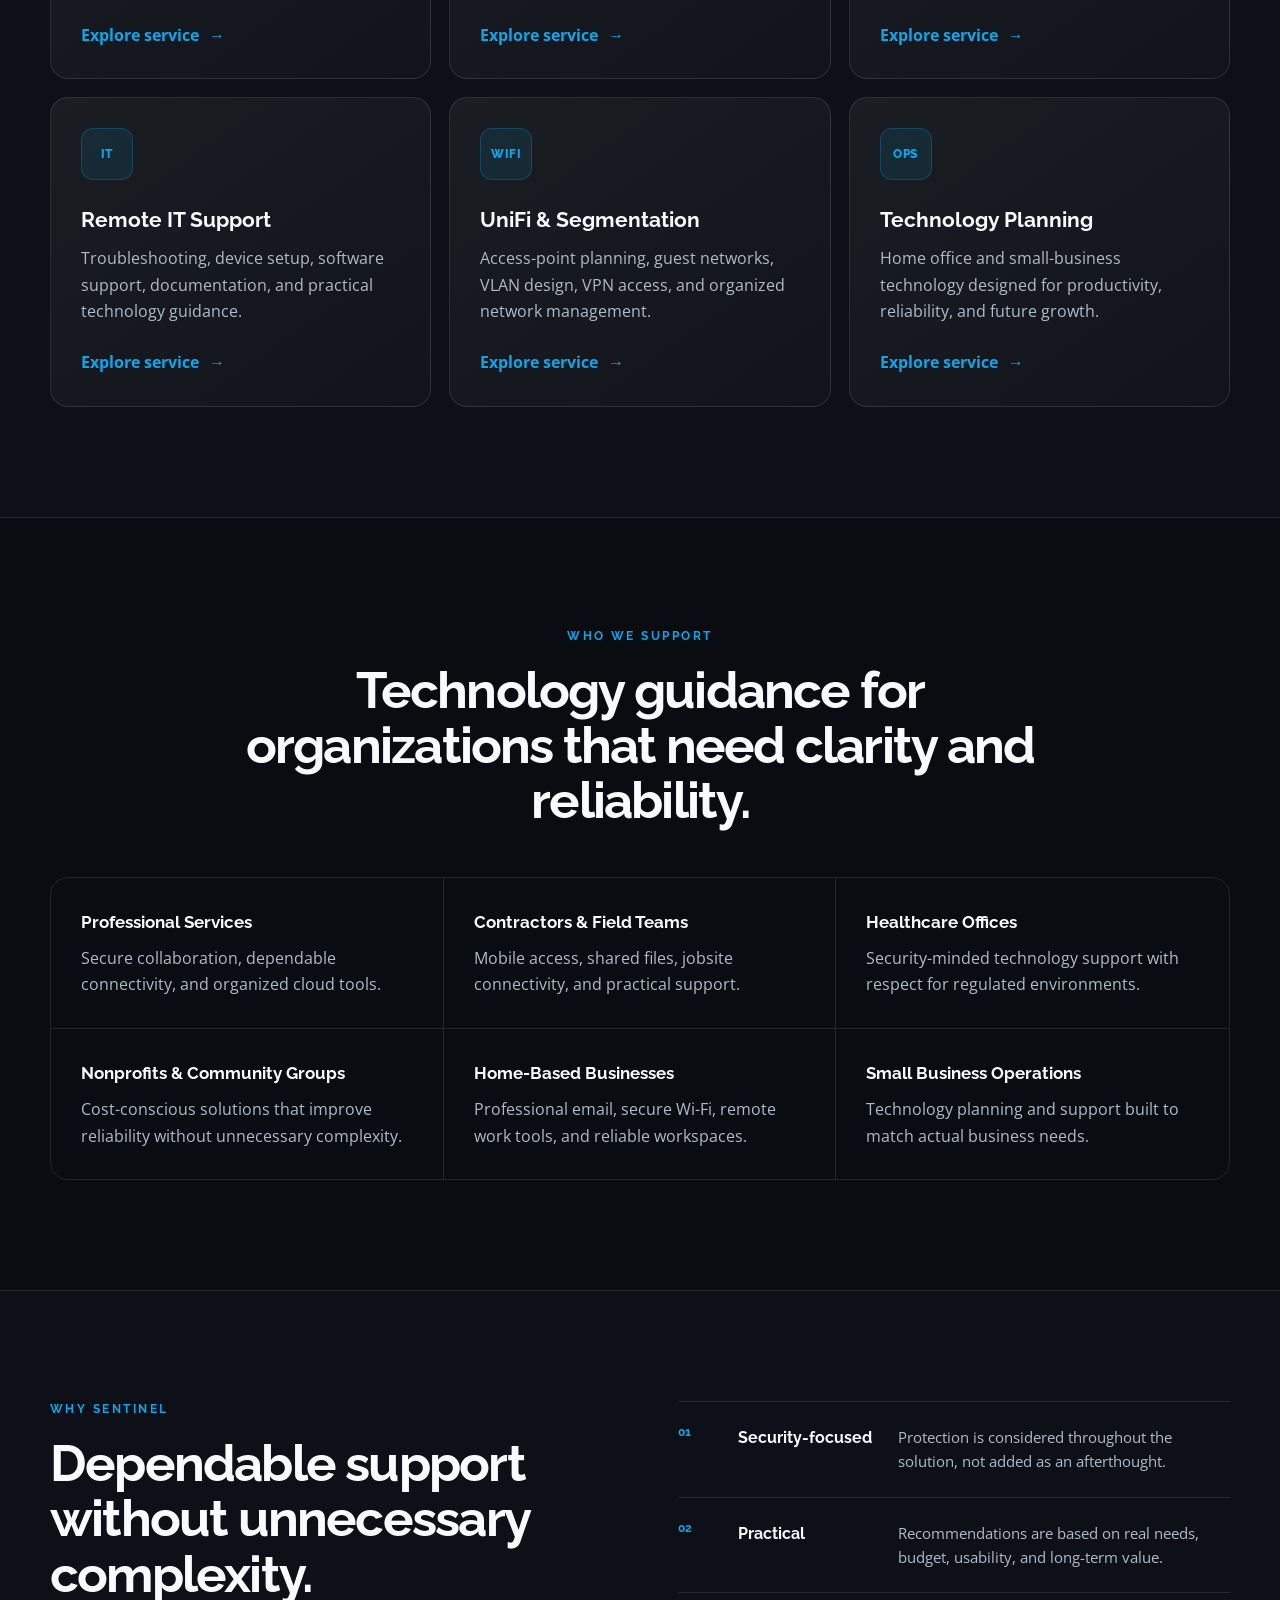
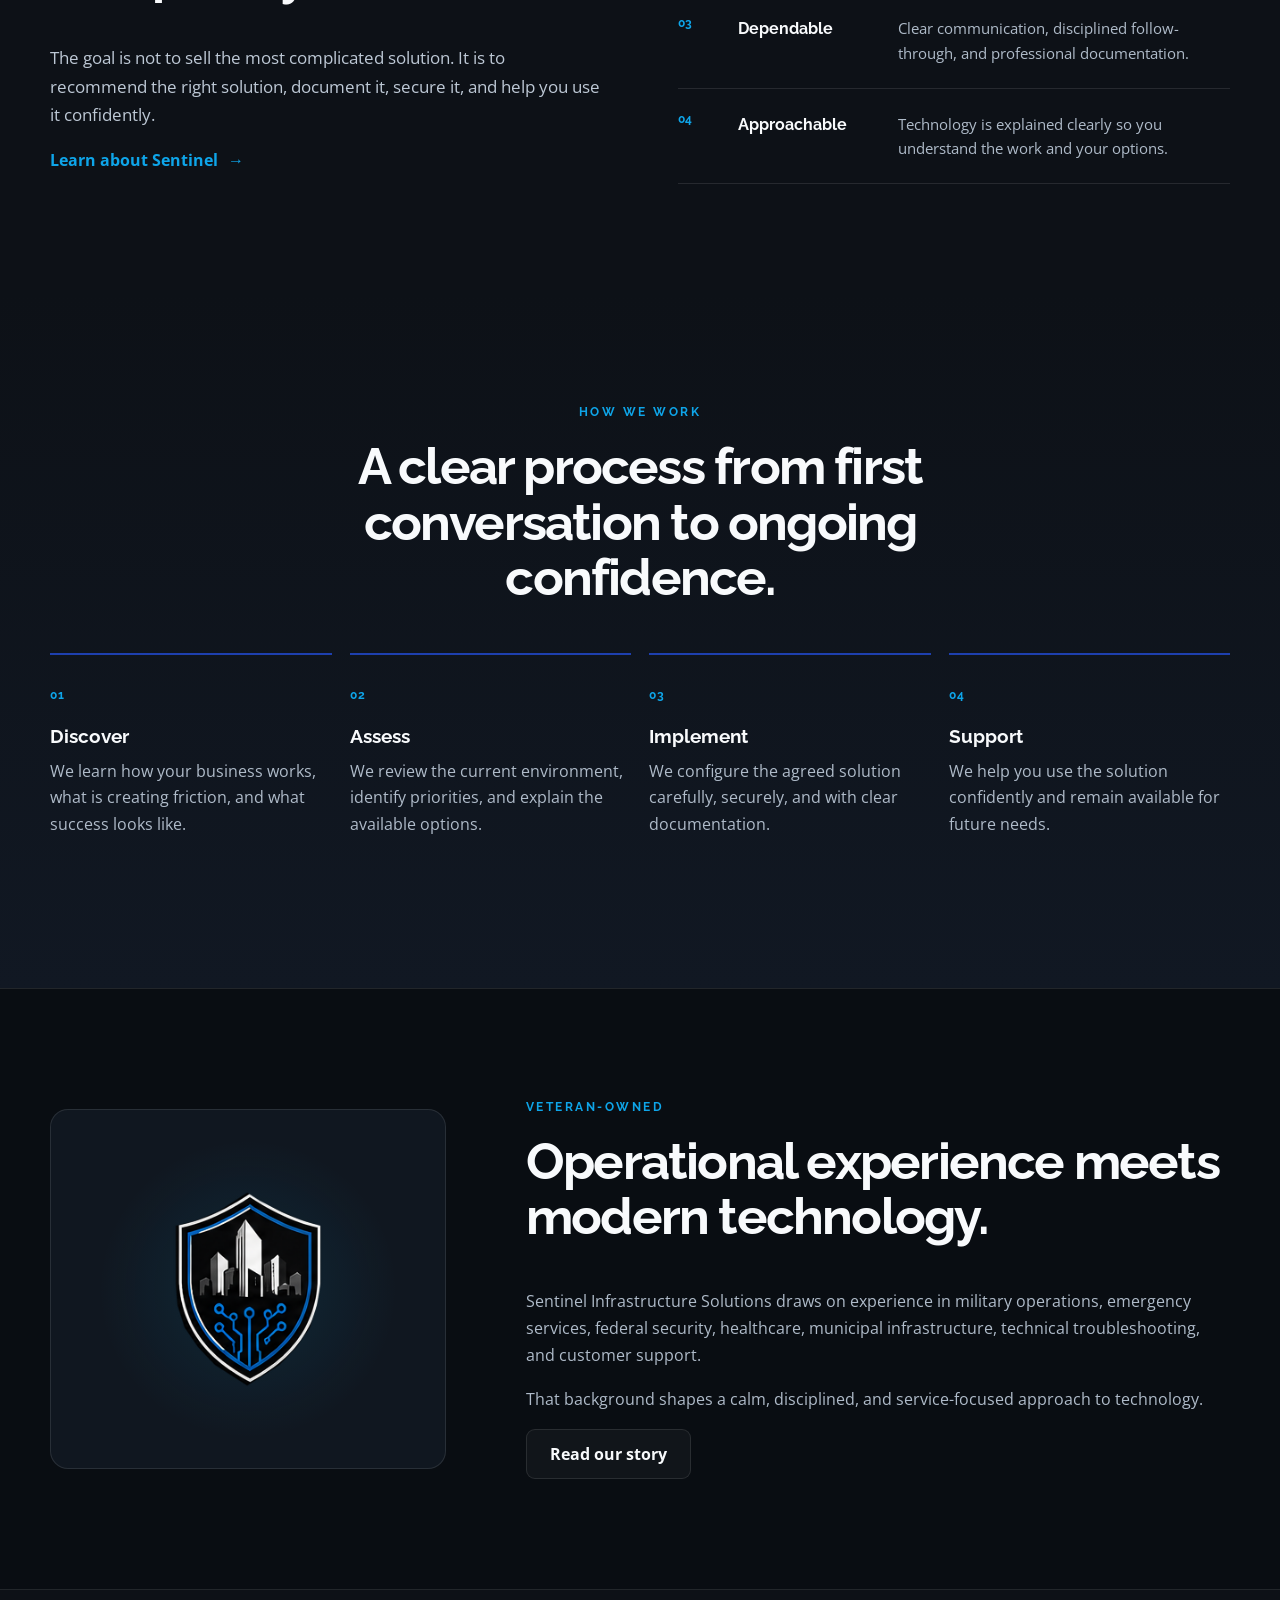
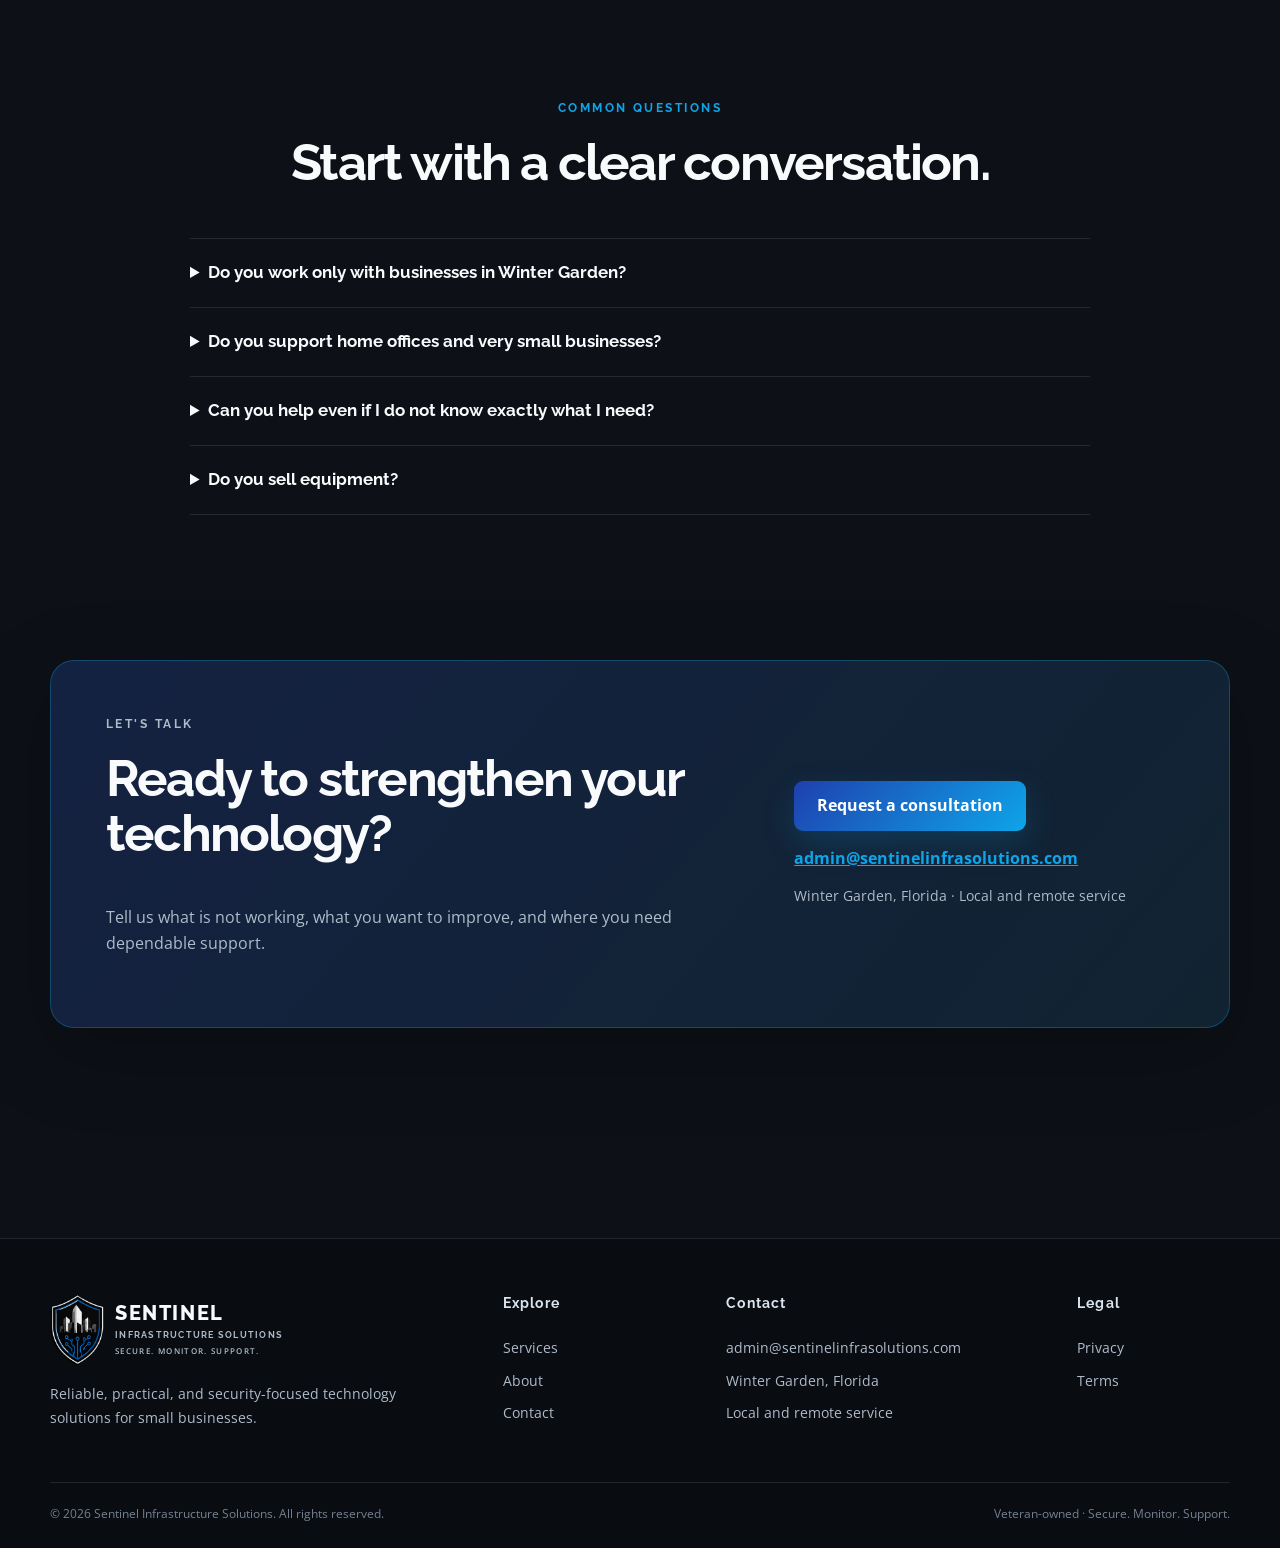
==== commit ed34ea34: "Balance hero spacing and artwork" ====
--- a/index.html
+++ b/index.html
@@ -19,7 +19,7 @@
   <link rel="preconnect" href="https://fonts.googleapis.com">
   <link rel="preconnect" href="https://fonts.gstatic.com" crossorigin>
   <link href="https://fonts.googleapis.com/css2?family=Open+Sans:wght@400;500;600;700&family=Raleway:wght@600;700;800&display=swap" rel="stylesheet">
-  <link rel="stylesheet" href="styles.css">
+  <link rel="stylesheet" href="styles-v11.css">
   <script src="script.js" defer></script>
 </head>
 <body class="">
--- a/styles-v11.css
+++ b/styles-v11.css
@@ -0,0 +1,281 @@
+
+:root {
+  --bg:#0D1117;
+  --bg-soft:#111823;
+  --panel:#141C27;
+  --panel-2:#1A1F26;
+  --text:#F8FAFC;
+  --muted:#AFBBC9;
+  --blue:#1E40AF;
+  --bright:#0EA5E9;
+  --green:#34D399;
+  --line:rgba(255,255,255,.10);
+  --shadow:0 24px 80px rgba(0,0,0,.28);
+  --max:1180px;
+  --radius:18px;
+}
+*{box-sizing:border-box}
+html{scroll-behavior:smooth}
+body{margin:0;background:var(--bg);color:var(--text);font-family:"Open Sans",Arial,sans-serif;line-height:1.65}
+a{color:inherit}
+img{max-width:100%;display:block}
+button,input,select,textarea{font:inherit}
+.container{width:min(calc(100% - 40px),var(--max));margin-inline:auto}
+.narrow{max-width:920px}
+.sr-only{position:absolute;width:1px;height:1px;padding:0;margin:-1px;overflow:hidden;clip:rect(0,0,0,0);white-space:nowrap;border:0}
+.skip-link{position:fixed;left:12px;top:-60px;z-index:1000;background:#fff;color:#000;padding:10px 14px}
+.skip-link:focus{top:12px}
+.eyebrow{margin:0 0 18px;color:var(--bright);font:700 .78rem/1.35 "Raleway",sans-serif;letter-spacing:.2em}
+h1,h2,h3{font-family:"Raleway",sans-serif;margin-top:0}
+h1{font-size:clamp(3rem,6vw,5.8rem);line-height:.99;letter-spacing:-.045em}
+h2{font-size:clamp(2.1rem,4vw,3.65rem);line-height:1.08;letter-spacing:-.035em}
+h3{line-height:1.25}
+p{margin-top:0}
+.button{display:inline-flex;justify-content:center;align-items:center;min-height:50px;padding:0 23px;border:0;border-radius:9px;text-decoration:none;font-weight:700;cursor:pointer;transition:.2s ease}
+.button.primary{color:#fff;background:linear-gradient(135deg,var(--blue),var(--bright));box-shadow:0 12px 32px rgba(14,165,233,.18)}
+.button.primary:hover{transform:translateY(-2px);box-shadow:0 15px 38px rgba(14,165,233,.28)}
+.button.secondary{border:1px solid var(--line);background:rgba(255,255,255,.035)}
+.button.secondary:hover{border-color:var(--bright)}
+.text-link,.service-card>a{display:inline-flex;gap:10px;align-items:center;color:var(--bright);text-decoration:none;font-weight:700}
+
+.site-header{position:sticky;top:0;z-index:100;background:rgba(13,17,23,.90);backdrop-filter:blur(16px);border-bottom:1px solid var(--line)}
+.nav-wrap{min-height:82px;display:flex;align-items:center;justify-content:space-between;gap:28px}
+.brand-image{display:block;text-decoration:none;flex:0 0 auto}
+
+.live-brand{display:flex;align-items:center;gap:11px;line-height:1}
+.live-brand>img{width:49px;height:auto;display:block;flex:0 0 auto}
+.brand-words{display:flex;flex-direction:column;align-items:flex-start}
+.brand-words strong{font-family:"Raleway",sans-serif;font-size:1.42rem;line-height:.95;letter-spacing:.08em;color:#F8FAFC;font-weight:800}
+.brand-subline{margin-top:7px;font-family:"Raleway",sans-serif;font-size:.61rem;line-height:1;letter-spacing:.145em;color:#0EA5E9;font-weight:700;white-space:nowrap}
+.brand-tagline{margin-top:9px;font-family:"Open Sans",sans-serif;font-size:.52rem;line-height:1;letter-spacing:.18em;color:#F8FAFC;font-weight:600;white-space:nowrap}
+.footer-live-brand{margin-bottom:16px}
+.footer-live-brand>img{width:54px}
+.footer-live-brand .brand-words strong{font-size:1.26rem}
+.footer-live-brand .brand-subline{font-size:.54rem}
+.footer-live-brand .brand-tagline{font-size:.47rem}
+
+.primary-nav{display:flex;align-items:center;gap:28px}
+.primary-nav a{text-decoration:none;color:#DCE5EF;font-weight:600;font-size:.92rem}
+.primary-nav a:hover,.primary-nav a.active{color:var(--bright)}
+.primary-nav .nav-cta{border:1px solid rgba(14,165,233,.65);padding:10px 16px;border-radius:9px}
+.menu-toggle{display:none;background:none;border:0;padding:9px}
+.menu-toggle span:not(.sr-only){display:block;width:24px;height:2px;background:#fff;margin:5px}
+
+.hero{position:relative;min-height:720px;overflow:hidden;display:grid;align-items:center;border-bottom:1px solid var(--line)}
+.hero::before{content:"";position:absolute;inset:0;background:radial-gradient(circle at 76% 42%,rgba(14,165,233,.17),transparent 27%),radial-gradient(circle at 10% 20%,rgba(30,64,175,.18),transparent 30%),linear-gradient(120deg,#0D1117 35%,#101A27 100%)}
+.hero-grid{position:absolute;inset:0;opacity:.18;background-image:linear-gradient(rgba(14,165,233,.18) 1px,transparent 1px),linear-gradient(90deg,rgba(14,165,233,.18) 1px,transparent 1px);background-size:70px 70px;mask-image:linear-gradient(to right,transparent,#000 50%,transparent)}
+.hero-layout{position:relative;display:grid;grid-template-columns:minmax(0,1.12fr) minmax(430px,.88fr);gap:54px;align-items:center;padding-block:84px}
+.hero-copy{position:relative;z-index:3;min-width:0}
+.hero h1{margin-bottom:28px}
+.hero h1 span{color:var(--bright)}
+.hero-lead{max-width:730px;font-size:1.18rem;color:#C6D0DC}
+.hero-actions{display:flex;flex-wrap:wrap;gap:14px;margin-top:34px}
+.trust-row{display:flex;flex-wrap:wrap;gap:22px;margin-top:36px;color:#B4C0CE;font-size:.88rem}
+.trust-row span::before{content:"✓";color:var(--bright);margin-right:8px;font-weight:700}
+.hero-visual{position:relative;display:grid;place-items:center;min-height:520px;overflow:visible;margin-right:0;z-index:1;min-width:0}
+.hero-illustration{isolation:isolate;pointer-events:none}
+.hero-illustration-glow{
+  position:absolute;
+  z-index:-1;
+  width:92%;
+  aspect-ratio:1;
+  border-radius:50%;
+  background:radial-gradient(circle,rgba(14,165,233,.23) 0,rgba(30,64,175,.11) 45%,transparent 74%);
+  filter:blur(30px);
+  animation:sentinelGlow 6s ease-in-out infinite;
+  transform:none;
+}
+.hero-illustration>img{
+  width:min(100%,690px);
+  max-width:100%;
+  height:auto;
+  display:block;
+  border:0;
+  border-radius:0;
+  box-shadow:none;
+  opacity:.98;
+  transform:none;
+  transform-origin:center;
+  animation:sentinelFloat 8s ease-in-out infinite;
+  -webkit-mask-image:radial-gradient(ellipse 82% 78% at 50% 52%,#000 50%,rgba(0,0,0,.98) 70%,transparent 100%);
+  mask-image:radial-gradient(ellipse 82% 78% at 50% 52%,#000 50%,rgba(0,0,0,.98) 70%,transparent 100%);
+}
+.hero-illustration::after{
+  content:"";
+  position:absolute;
+  inset:-3%;
+  z-index:2;
+  background:linear-gradient(90deg,rgba(13,17,23,.58) 0%,rgba(13,17,23,.12) 17%,transparent 34%);
+  pointer-events:none;
+}
+@keyframes sentinelFloat{
+  0%,100%{transform:translateY(0) scale(1)}
+  50%{transform:translateY(-6px) scale(1.004)}
+}
+  50%{transform:translateX(7%) translateY(-7px) scale(1.006)}
+}
+  50%{transform:translateY(-10px) scale(1.008)}
+}
+@keyframes sentinelGlow{
+  0%,100%{opacity:.68;transform:scale(.96)}
+  50%{opacity:1;transform:scale(1.04)}
+}
+@media(prefers-reduced-motion:reduce){
+  .hero-illustration>img,.hero-illustration-glow{animation:none}
+}
+
+.statement{background:linear-gradient(90deg,#111823,#172333,#111823);border-bottom:1px solid var(--line)}
+.statement-grid{min-height:112px;display:grid;grid-template-columns:repeat(3,1fr);align-items:center;text-align:center}
+.statement p{margin:0;font:800 clamp(1.25rem,2.5vw,2rem) "Raleway",sans-serif;letter-spacing:.18em;color:#D8E2ED;border-right:1px solid var(--line)}
+.statement p:last-child{border:0;color:var(--bright)}
+
+.section{padding:110px 0}
+.dark-panel{background:#090D12;border-block:1px solid var(--line)}
+.section-heading{max-width:820px;margin-bottom:48px}
+.section-heading>p:last-child{color:var(--muted);font-size:1.05rem}
+.split-heading{max-width:none;display:grid;grid-template-columns:1.25fr .75fr;gap:80px;align-items:end}
+.centered{text-align:center;margin-inline:auto}
+.cards{display:grid;grid-template-columns:repeat(3,1fr);gap:18px}
+.service-card{background:linear-gradient(145deg,rgba(255,255,255,.055),rgba(255,255,255,.018));border:1px solid var(--line);border-radius:var(--radius);padding:30px;min-height:305px;transition:.2s ease;display:flex;flex-direction:column}
+.service-card:hover{transform:translateY(-4px);border-color:rgba(14,165,233,.45)}
+.service-card .icon{display:grid;place-items:center;width:52px;height:52px;border-radius:12px;background:rgba(14,165,233,.10);border:1px solid rgba(14,165,233,.25);color:var(--bright);font:800 .72rem "Raleway";letter-spacing:.06em}
+.service-card h3{margin:27px 0 12px;font-size:1.3rem}
+.service-card p{margin:0 0 25px;color:var(--muted)}
+.service-card>a{margin-top:auto}
+
+.industry-grid{display:grid;grid-template-columns:repeat(3,1fr);border:1px solid var(--line);border-radius:var(--radius);overflow:hidden}
+.industry-grid>div{padding:30px;border-right:1px solid var(--line);border-bottom:1px solid var(--line)}
+.industry-grid>div:nth-child(3n){border-right:0}.industry-grid>div:nth-last-child(-n+3){border-bottom:0}
+.industry-grid strong{font-family:"Raleway";font-size:1.08rem}
+.industry-grid p{color:var(--muted);margin:9px 0 0}
+
+.approach-layout{display:grid;grid-template-columns:1fr 1fr;gap:75px}
+.large-copy{color:#BDC8D5;font-size:1.08rem;max-width:600px}
+.principles{border-top:1px solid var(--line)}
+.principles>div{display:grid;grid-template-columns:45px 145px 1fr;gap:15px;padding:23px 0;border-bottom:1px solid var(--line);align-items:start}
+.principles span{color:var(--bright);font:700 .75rem "Raleway"}.principles strong{font-family:"Raleway"}.principles p{margin:0;color:var(--muted);font-size:.92rem}
+
+.process-section{background:linear-gradient(180deg,var(--bg),#111823)}
+.process-grid{display:grid;grid-template-columns:repeat(4,1fr);gap:18px}
+.process-grid>div{border-top:2px solid var(--blue);padding:25px 0}
+.process-grid span,.values-grid span{color:var(--bright);font:700 .75rem "Raleway";letter-spacing:.12em}
+.process-grid h3{margin:18px 0 10px}.process-grid p{color:var(--muted)}
+
+.about-preview,.story-grid{display:grid;grid-template-columns:.72fr 1.28fr;gap:80px;align-items:center}
+.about-mark{min-height:360px;display:grid;place-items:center;border:1px solid var(--line);border-radius:var(--radius);background:radial-gradient(circle,rgba(14,165,233,.12),transparent 56%),#101720}
+.about-mark.tall{min-height:480px}
+.about-mark img{width:150px;height:auto;filter:none;image-rendering:auto}
+.about-preview p:not(.eyebrow),.story-grid p:not(.eyebrow){color:var(--muted);font-size:1.03rem}
+
+.faq-list{max-width:900px;margin-inline:auto;border-top:1px solid var(--line)}
+.faq-list details{border-bottom:1px solid var(--line);padding:20px 0}
+.faq-list summary{cursor:pointer;font-family:"Raleway";font-weight:700;font-size:1.06rem}
+.faq-list p{color:var(--muted);margin:15px 0 0;max-width:790px}
+
+.contact-section{padding-top:35px}
+.contact-card{padding:55px;display:grid;grid-template-columns:1.25fr .75fr;gap:55px;align-items:center;border-radius:24px;border:1px solid rgba(14,165,233,.30);background:linear-gradient(130deg,rgba(30,64,175,.22),rgba(14,165,233,.07)),#111923;box-shadow:var(--shadow)}
+.contact-card p{color:var(--muted)}
+.contact-actions{display:flex;flex-direction:column;align-items:flex-start;gap:14px}
+.email-link{color:var(--bright);font-weight:700;word-break:break-word}
+.contact-actions span{color:var(--muted);font-size:.85rem}
+
+.page-hero{padding:120px 0 105px;position:relative;overflow:hidden;border-bottom:1px solid var(--line);background:radial-gradient(circle at 85% 50%,rgba(14,165,233,.14),transparent 29%),linear-gradient(120deg,#0D1117,#111B29)}
+.page-hero::after{content:"";position:absolute;inset:0;opacity:.15;background-image:linear-gradient(rgba(14,165,233,.18) 1px,transparent 1px),linear-gradient(90deg,rgba(14,165,233,.18) 1px,transparent 1px);background-size:70px 70px;mask-image:linear-gradient(to right,#000,transparent)}
+.page-hero .container{position:relative;z-index:1}
+.page-hero h1{font-size:clamp(3rem,7vw,5.7rem);margin-bottom:25px}
+.page-hero p:last-child{font-size:1.15rem;color:#C6D0DC;max-width:790px}
+.page-hero.compact{padding:90px 0}.page-hero.compact h1{font-size:clamp(2.8rem,6vw,4.7rem)}
+.error-hero{min-height:62vh;display:flex;align-items:center}
+
+.service-detail{border-bottom:1px solid var(--line)}
+.service-detail.alt{background:#090D12}
+.detail-grid{display:grid;grid-template-columns:.9fr 1.1fr;gap:90px}
+.detail-grid>div:last-child>p{color:var(--muted);font-size:1.03rem}
+.check-list{list-style:none;padding:0;margin:28px 0 0}
+.check-list li{position:relative;padding:13px 0 13px 32px;border-bottom:1px solid var(--line);color:#D7E1EC}
+.check-list li::before{content:"✓";position:absolute;left:0;color:var(--bright);font-weight:700}
+.scope-note{margin-top:28px!important;padding:18px;border-left:3px solid var(--bright);background:rgba(14,165,233,.06);font-size:.9rem!important}
+
+.mission-grid{display:grid;grid-template-columns:.9fr 1.1fr;gap:80px;align-items:center}
+.mission-grid blockquote{margin:0;padding:35px;border-left:4px solid var(--bright);background:rgba(255,255,255,.035);font:600 clamp(1.35rem,2.8vw,2rem)/1.45 "Raleway";color:#DCE5EF}
+.values-grid{display:grid;grid-template-columns:repeat(4,1fr);gap:18px}
+.values-grid>div{padding:28px;border:1px solid var(--line);border-radius:var(--radius);background:rgba(255,255,255,.025)}
+.values-grid h3{margin:18px 0 10px}.values-grid p{color:var(--muted)}
+.experience-layout{display:grid;grid-template-columns:.85fr 1.15fr;gap:85px}
+.experience-list{border-top:1px solid var(--line)}
+.experience-list>div{padding:24px 0;border-bottom:1px solid var(--line)}
+.experience-list strong{font-family:"Raleway";font-size:1.05rem}
+.experience-list p{color:var(--muted);margin:7px 0 0}
+
+.contact-layout{display:grid;grid-template-columns:1.35fr .65fr;gap:65px;align-items:start}
+.consultation-form{margin-top:32px}
+.field-row{display:grid;grid-template-columns:1fr 1fr;gap:18px}
+.consultation-form label{display:block;color:#D7E1EC;font-weight:600;margin-bottom:18px}
+.consultation-form input,.consultation-form select,.consultation-form textarea{width:100%;margin-top:8px;padding:14px 15px;color:var(--text);background:#0B1017;border:1px solid rgba(255,255,255,.16);border-radius:9px;outline:none}
+.consultation-form input:focus,.consultation-form select:focus,.consultation-form textarea:focus{border-color:var(--bright);box-shadow:0 0 0 3px rgba(14,165,233,.11)}
+.consultation-form select option{background:#0B1017}
+.form-note{margin-top:14px;color:var(--muted);font-size:.82rem}
+.contact-aside{position:sticky;top:115px;display:grid;gap:14px}
+.info-card{padding:24px;border:1px solid var(--line);border-radius:14px;background:rgba(255,255,255,.025)}
+.info-card h3{font-size:1rem;margin-bottom:9px}.info-card p,.info-card a{color:var(--muted);word-break:break-word}
+
+.legal-content{max-width:850px}
+.legal-content h2{font-size:1.55rem;margin:40px 0 12px}
+.legal-content p{color:var(--muted)}
+.legal-content a{color:var(--bright)}
+
+.site-footer{margin-top:100px;border-top:1px solid var(--line);background:#090D12;padding:55px 0 24px}
+.footer-main{display:grid;grid-template-columns:1.6fr .7fr 1.2fr .6fr;gap:45px}
+
+.footer-main p,.footer-main span{color:var(--muted);font-size:.9rem}
+.footer-main h3{font-size:.9rem;letter-spacing:.08em;color:#DCE5EF}
+.footer-main>div{display:flex;flex-direction:column;align-items:flex-start;gap:9px}
+.footer-main>div:first-child{display:block}
+.footer-main a{color:var(--muted);text-decoration:none;font-size:.9rem}
+.footer-main a:hover{color:var(--bright)}
+.footer-bottom{display:flex;justify-content:space-between;gap:30px;border-top:1px solid var(--line);margin-top:38px;padding-top:21px;color:#748191;font-size:.78rem}
+
+@media(max-width:980px){
+  .menu-toggle{display:block}
+  .primary-nav{position:absolute;left:20px;right:20px;top:76px;padding:18px;display:none;flex-direction:column;align-items:stretch;gap:6px;background:#111923;border:1px solid var(--line);border-radius:14px;box-shadow:0 18px 50px rgba(0,0,0,.35)}
+  .primary-nav.open{display:flex}.primary-nav a{padding:12px}.brand-image{width:245px;max-width:72vw}
+  .hero{min-height:auto}.hero-layout{grid-template-columns:1fr;padding-block:80px}.hero-visual{display:none}
+  .split-heading,.approach-layout,.about-preview,.story-grid,.mission-grid,.experience-layout,.detail-grid,.contact-card,.contact-layout{grid-template-columns:1fr;gap:45px}
+  .cards,.industry-grid{grid-template-columns:repeat(2,1fr)}
+  .industry-grid>div{border-right:1px solid var(--line)!important;border-bottom:1px solid var(--line)!important}
+  .industry-grid>div:nth-child(2n){border-right:0!important}.industry-grid>div:nth-last-child(-n+2){border-bottom:0!important}
+  .process-grid,.values-grid{grid-template-columns:repeat(2,1fr)}
+  .contact-aside{position:static}
+  .footer-main{grid-template-columns:1.3fr 1fr;gap:38px}
+}
+@media(max-width:620px){
+  .container{width:min(calc(100% - 28px),var(--max))}
+  .brand-image{width:220px}
+  .hero-layout{padding-block:65px}.hero h1{font-size:clamp(2.75rem,14vw,4.1rem)}.hero-lead{font-size:1rem}
+  .button{width:100%}
+  .statement-grid{grid-template-columns:1fr;padding:15px 0}.statement p{padding:18px 0;border-right:0;border-bottom:1px solid var(--line)}
+  .cards,.industry-grid,.process-grid,.values-grid{grid-template-columns:1fr}
+  .industry-grid>div{border-right:0!important}.industry-grid>div:not(:last-child){border-bottom:1px solid var(--line)!important}
+  .section{padding:78px 0}.page-hero{padding:90px 0 80px}
+  .service-card{min-height:auto}.principles>div{grid-template-columns:40px 1fr}.principles p{grid-column:2}
+  .about-mark{min-height:300px}.about-mark.tall{min-height:360px}
+  .contact-card{padding:32px 24px}.field-row{grid-template-columns:1fr;gap:0}
+  .footer-main{grid-template-columns:1fr}.footer-bottom{flex-direction:column}
+}
+
+
+@media(max-width:620px){
+  .live-brand>img{width:42px}
+  .brand-words strong{font-size:1.08rem}
+  .brand-subline{font-size:.47rem;letter-spacing:.11em}
+  .brand-tagline{display:none}
+}
+
+
+@media(max-width:1180px) and (min-width:981px){
+  .hero-layout{
+    grid-template-columns:minmax(0,1.08fr) minmax(390px,.92fr);
+    gap:38px;
+  }
+  .hero-illustration>img{width:min(100%,610px)}
+}
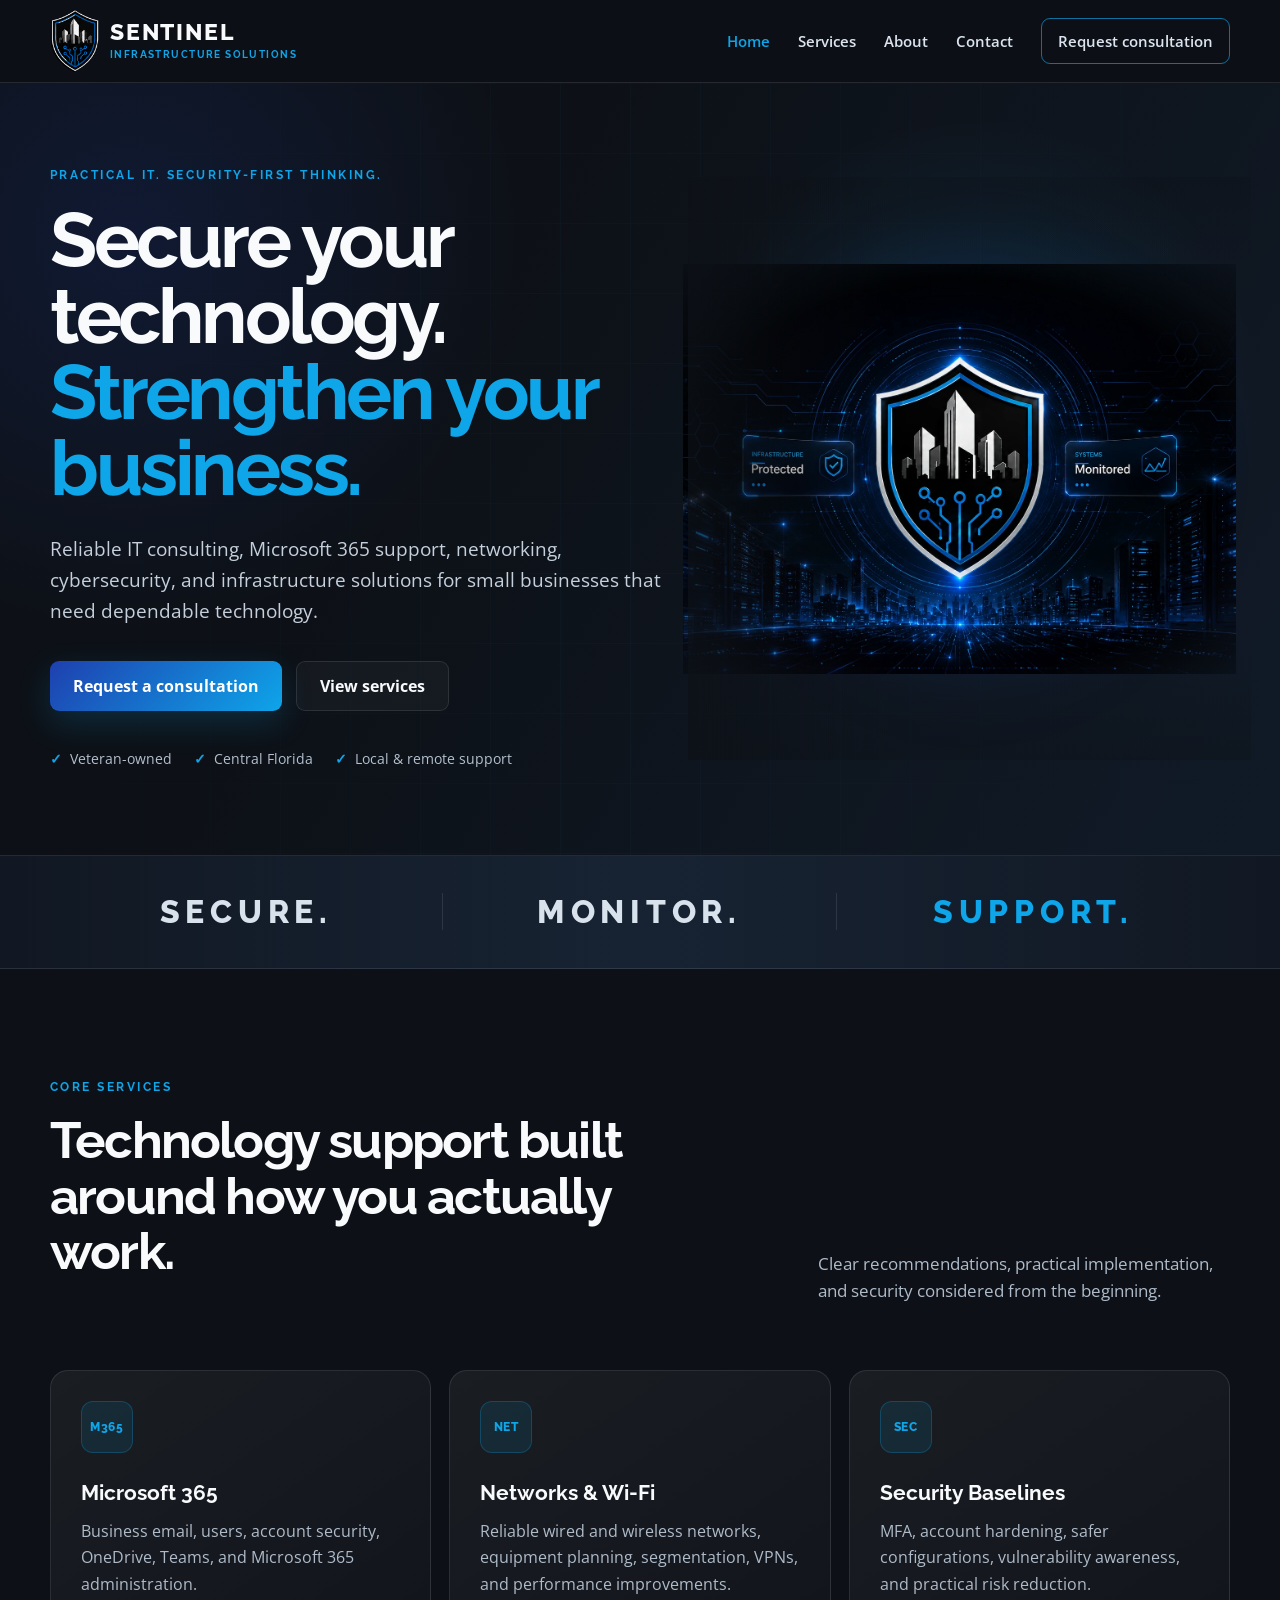
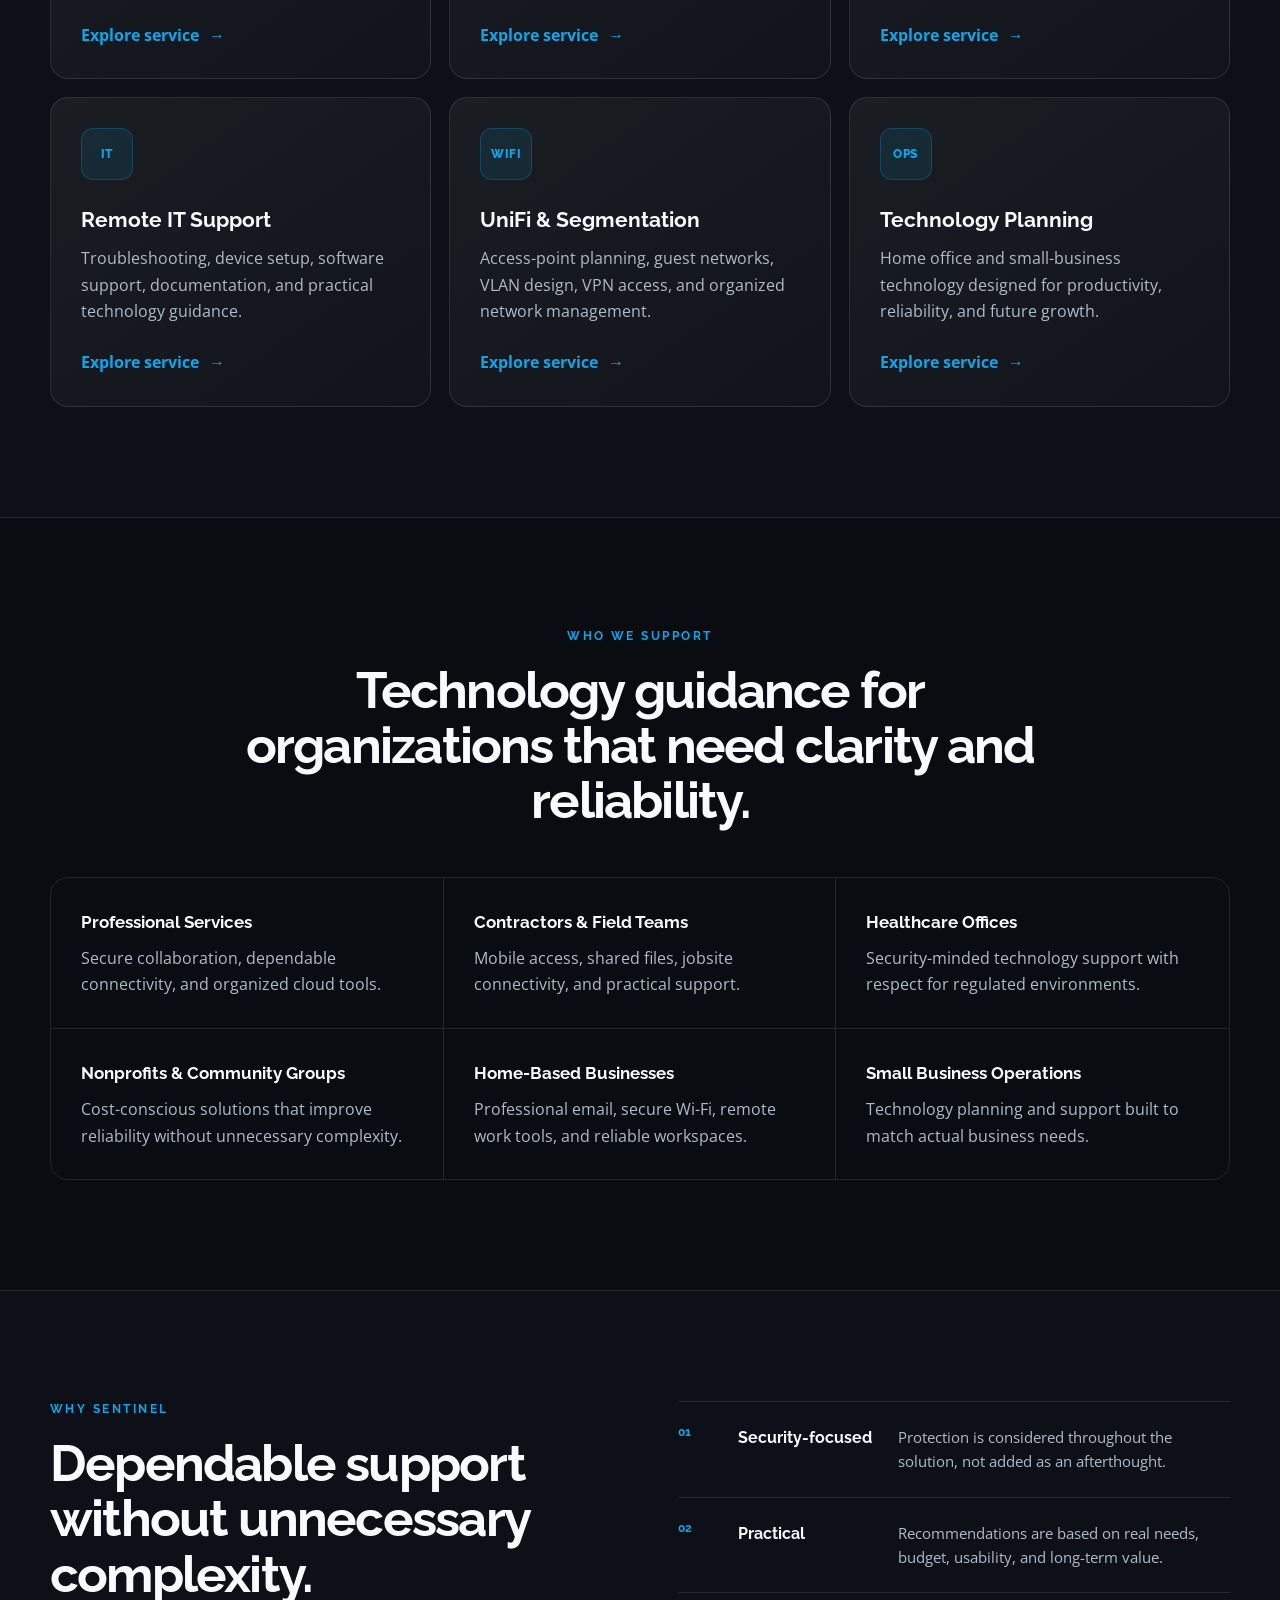
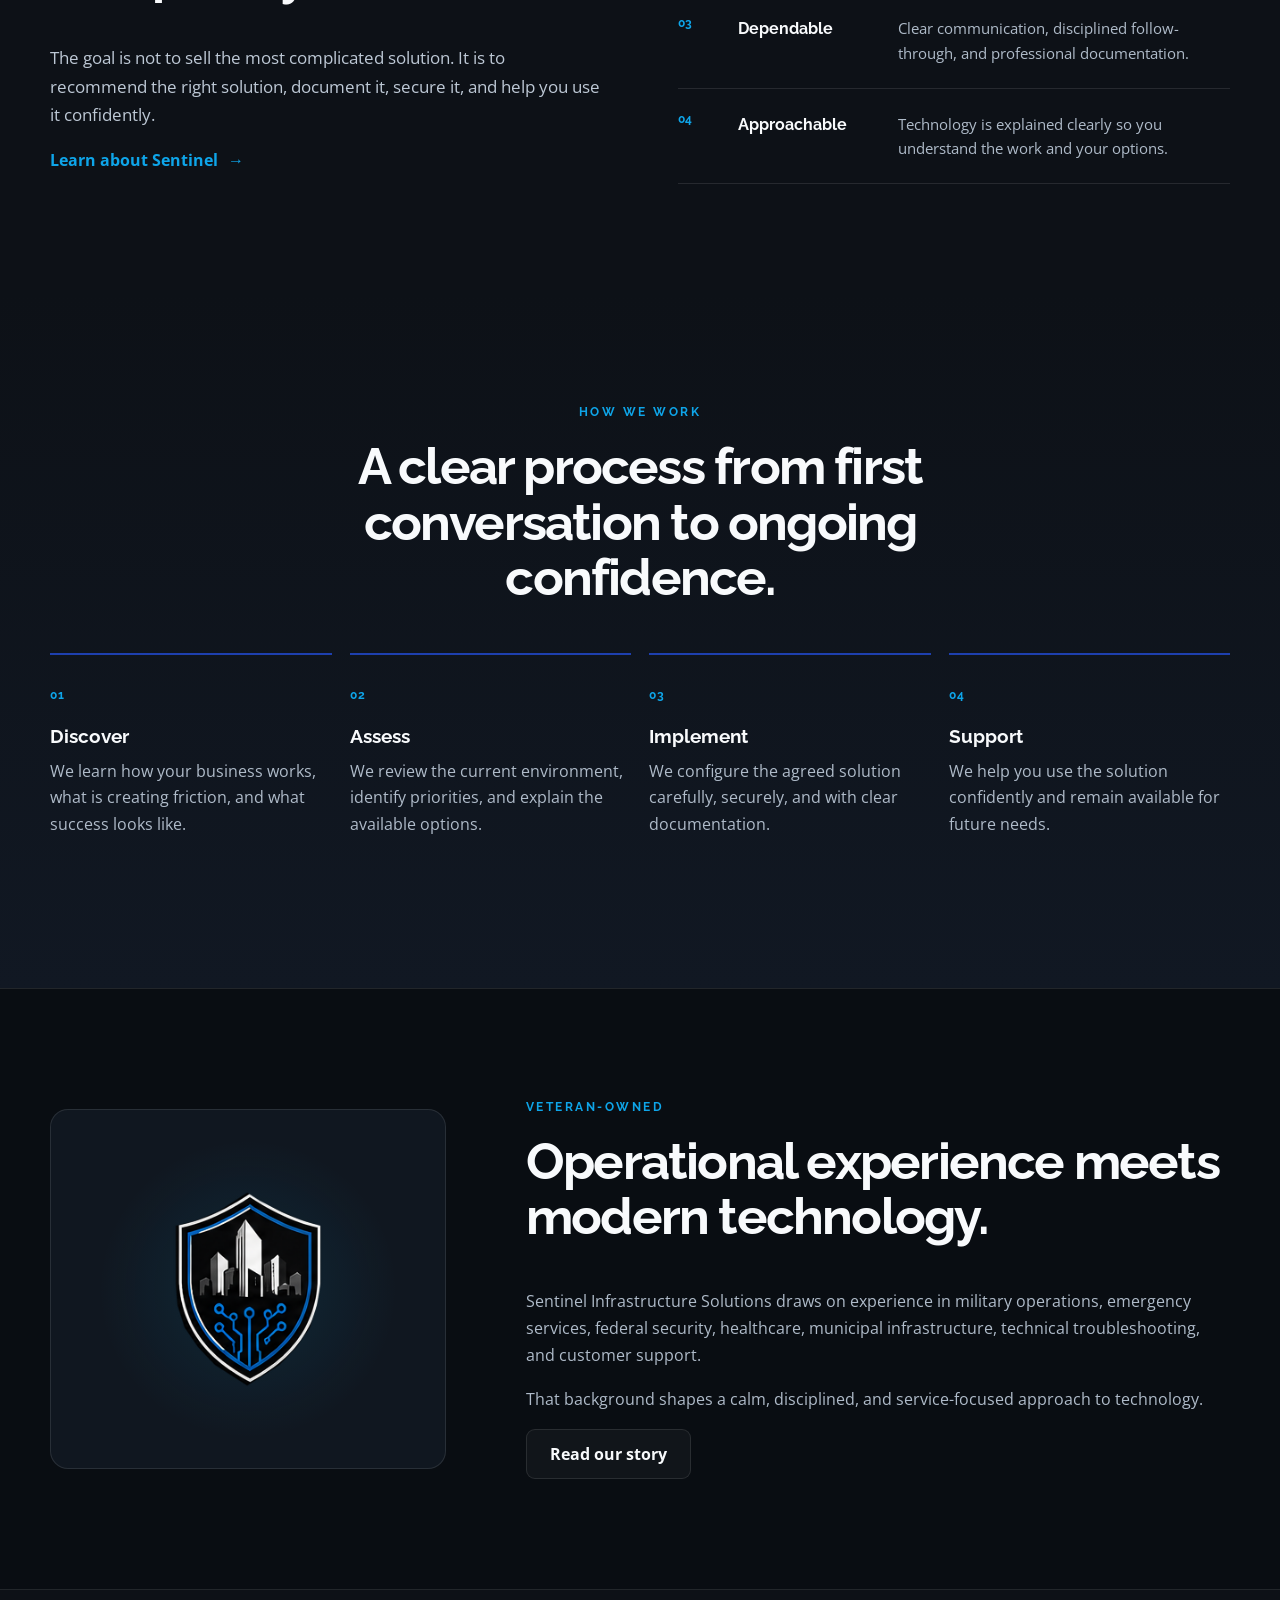
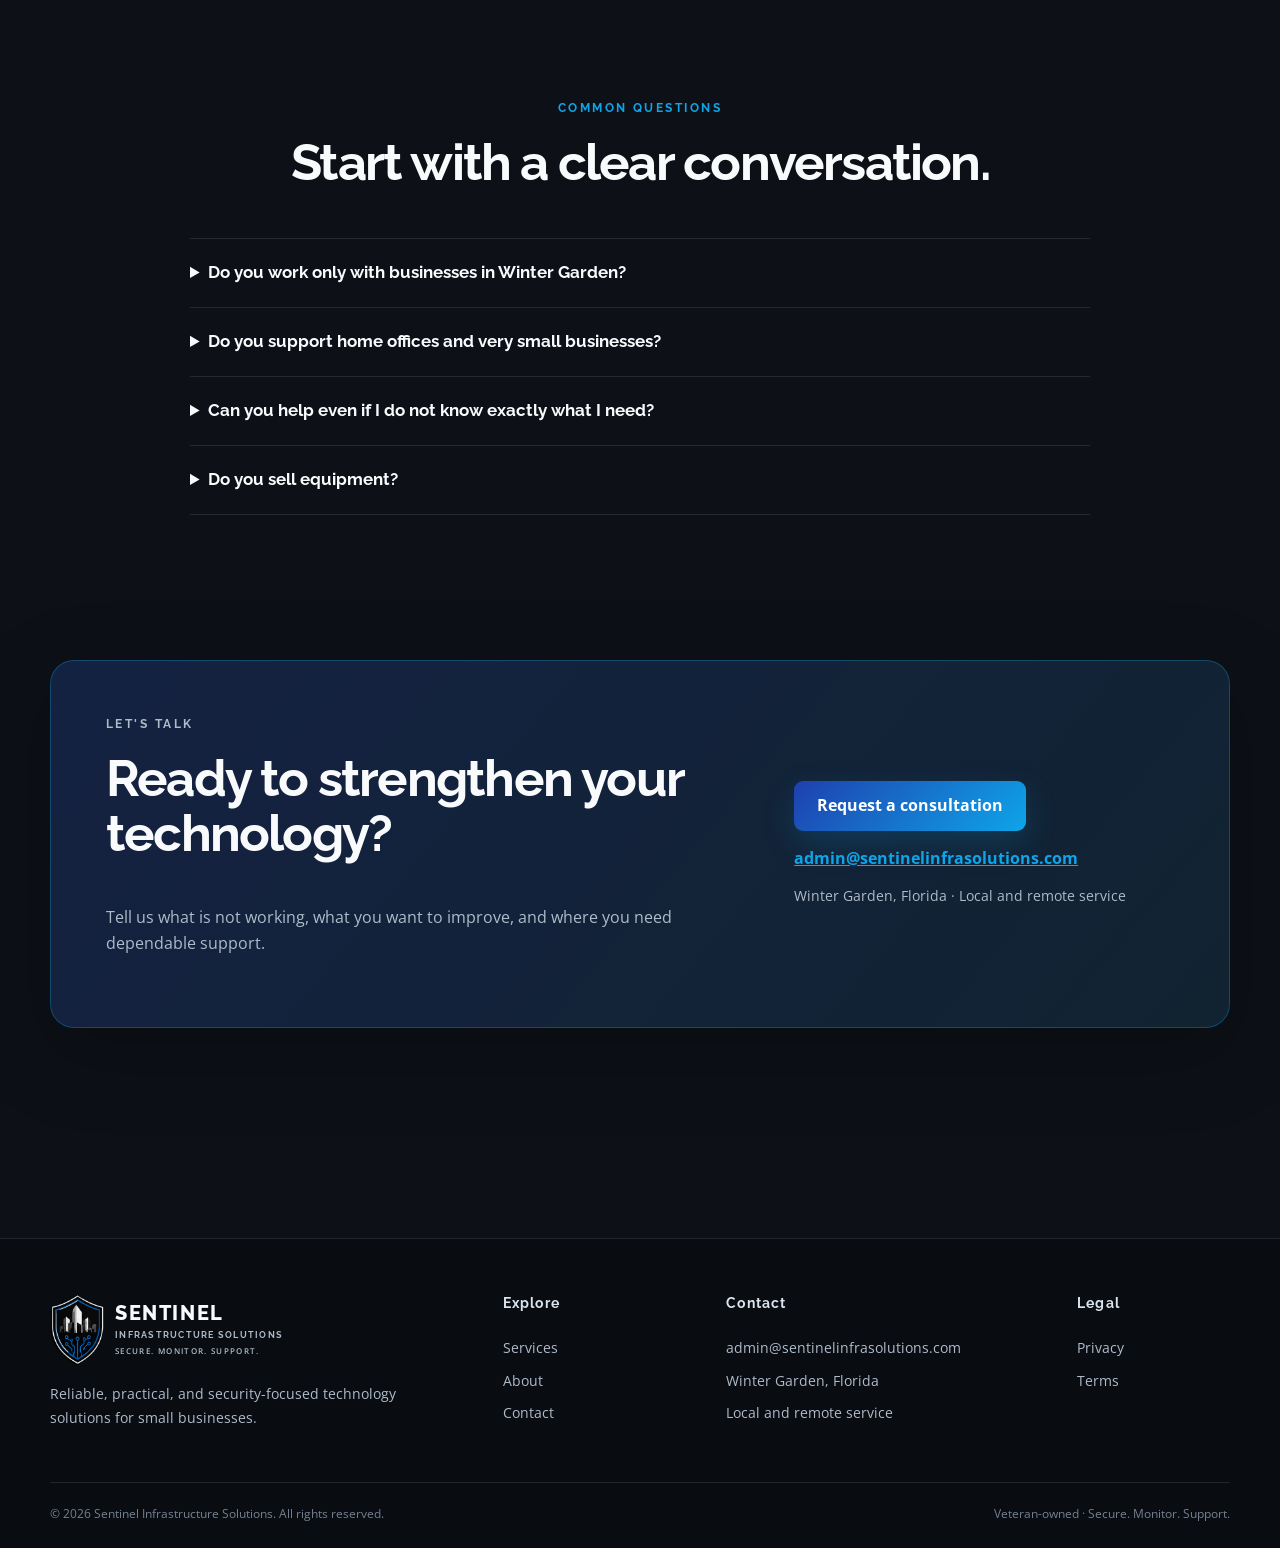
==== commit 986da949: "Finalize integrated her sizing" ====
--- a/index.html
+++ b/index.html
@@ -19,7 +19,7 @@
   <link rel="preconnect" href="https://fonts.googleapis.com">
   <link rel="preconnect" href="https://fonts.gstatic.com" crossorigin>
   <link href="https://fonts.googleapis.com/css2?family=Open+Sans:wght@400;500;600;700&family=Raleway:wght@600;700;800&display=swap" rel="stylesheet">
-  <link rel="stylesheet" href="styles-v11.css">
+  <link rel="stylesheet" href="styles-v12.css">
   <script src="script.js" defer></script>
 </head>
 <body class="">
--- a/styles-v12.css
+++ b/styles-v12.css
@@ -0,0 +1,290 @@
+
+:root {
+  --bg:#0D1117;
+  --bg-soft:#111823;
+  --panel:#141C27;
+  --panel-2:#1A1F26;
+  --text:#F8FAFC;
+  --muted:#AFBBC9;
+  --blue:#1E40AF;
+  --bright:#0EA5E9;
+  --green:#34D399;
+  --line:rgba(255,255,255,.10);
+  --shadow:0 24px 80px rgba(0,0,0,.28);
+  --max:1180px;
+  --radius:18px;
+}
+*{box-sizing:border-box}
+html{scroll-behavior:smooth}
+body{margin:0;background:var(--bg);color:var(--text);font-family:"Open Sans",Arial,sans-serif;line-height:1.65}
+a{color:inherit}
+img{max-width:100%;display:block}
+button,input,select,textarea{font:inherit}
+.container{width:min(calc(100% - 40px),var(--max));margin-inline:auto}
+.narrow{max-width:920px}
+.sr-only{position:absolute;width:1px;height:1px;padding:0;margin:-1px;overflow:hidden;clip:rect(0,0,0,0);white-space:nowrap;border:0}
+.skip-link{position:fixed;left:12px;top:-60px;z-index:1000;background:#fff;color:#000;padding:10px 14px}
+.skip-link:focus{top:12px}
+.eyebrow{margin:0 0 18px;color:var(--bright);font:700 .78rem/1.35 "Raleway",sans-serif;letter-spacing:.2em}
+h1,h2,h3{font-family:"Raleway",sans-serif;margin-top:0}
+h1{font-size:clamp(3rem,6vw,5.8rem);line-height:.99;letter-spacing:-.045em}
+h2{font-size:clamp(2.1rem,4vw,3.65rem);line-height:1.08;letter-spacing:-.035em}
+h3{line-height:1.25}
+p{margin-top:0}
+.button{display:inline-flex;justify-content:center;align-items:center;min-height:50px;padding:0 23px;border:0;border-radius:9px;text-decoration:none;font-weight:700;cursor:pointer;transition:.2s ease}
+.button.primary{color:#fff;background:linear-gradient(135deg,var(--blue),var(--bright));box-shadow:0 12px 32px rgba(14,165,233,.18)}
+.button.primary:hover{transform:translateY(-2px);box-shadow:0 15px 38px rgba(14,165,233,.28)}
+.button.secondary{border:1px solid var(--line);background:rgba(255,255,255,.035)}
+.button.secondary:hover{border-color:var(--bright)}
+.text-link,.service-card>a{display:inline-flex;gap:10px;align-items:center;color:var(--bright);text-decoration:none;font-weight:700}
+
+.site-header{position:sticky;top:0;z-index:100;background:rgba(13,17,23,.90);backdrop-filter:blur(16px);border-bottom:1px solid var(--line)}
+.nav-wrap{min-height:82px;display:flex;align-items:center;justify-content:space-between;gap:28px}
+.brand-image{display:block;text-decoration:none;flex:0 0 auto}
+
+.live-brand{display:flex;align-items:center;gap:11px;line-height:1}
+.live-brand>img{width:49px;height:auto;display:block;flex:0 0 auto}
+.brand-words{display:flex;flex-direction:column;align-items:flex-start}
+.brand-words strong{font-family:"Raleway",sans-serif;font-size:1.42rem;line-height:.95;letter-spacing:.08em;color:#F8FAFC;font-weight:800}
+.brand-subline{margin-top:7px;font-family:"Raleway",sans-serif;font-size:.61rem;line-height:1;letter-spacing:.145em;color:#0EA5E9;font-weight:700;white-space:nowrap}
+.brand-tagline{margin-top:9px;font-family:"Open Sans",sans-serif;font-size:.52rem;line-height:1;letter-spacing:.18em;color:#F8FAFC;font-weight:600;white-space:nowrap}
+.footer-live-brand{margin-bottom:16px}
+.footer-live-brand>img{width:54px}
+.footer-live-brand .brand-words strong{font-size:1.26rem}
+.footer-live-brand .brand-subline{font-size:.54rem}
+.footer-live-brand .brand-tagline{font-size:.47rem}
+
+.primary-nav{display:flex;align-items:center;gap:28px}
+.primary-nav a{text-decoration:none;color:#DCE5EF;font-weight:600;font-size:.92rem}
+.primary-nav a:hover,.primary-nav a.active{color:var(--bright)}
+.primary-nav .nav-cta{border:1px solid rgba(14,165,233,.65);padding:10px 16px;border-radius:9px}
+.menu-toggle{display:none;background:none;border:0;padding:9px}
+.menu-toggle span:not(.sr-only){display:block;width:24px;height:2px;background:#fff;margin:5px}
+
+.hero{position:relative;min-height:720px;overflow:hidden;display:grid;align-items:center;border-bottom:1px solid var(--line)}
+.hero::before{content:"";position:absolute;inset:0;background:radial-gradient(circle at 76% 42%,rgba(14,165,233,.17),transparent 27%),radial-gradient(circle at 10% 20%,rgba(30,64,175,.18),transparent 30%),linear-gradient(120deg,#0D1117 35%,#101A27 100%)}
+.hero-grid{position:absolute;inset:0;opacity:.18;background-image:linear-gradient(rgba(14,165,233,.18) 1px,transparent 1px),linear-gradient(90deg,rgba(14,165,233,.18) 1px,transparent 1px);background-size:70px 70px;mask-image:linear-gradient(to right,transparent,#000 50%,transparent)}
+.hero-layout{position:relative;display:grid;grid-template-columns:minmax(0,1.08fr) minmax(440px,.92fr);gap:46px;align-items:center;padding-block:84px}
+.hero-copy{position:relative;z-index:3;min-width:0}
+.hero h1{margin-bottom:28px}
+.hero h1 span{color:var(--bright)}
+.hero-lead{max-width:730px;font-size:1.18rem;color:#C6D0DC}
+.hero-actions{display:flex;flex-wrap:wrap;gap:14px;margin-top:34px}
+.trust-row{display:flex;flex-wrap:wrap;gap:22px;margin-top:36px;color:#B4C0CE;font-size:.88rem}
+.trust-row span::before{content:"✓";color:var(--bright);margin-right:8px;font-weight:700}
+.hero-visual{position:relative;display:grid;place-items:center;min-height:540px;overflow:visible;margin-right:0;z-index:1;min-width:0}
+.hero-illustration{isolation:isolate;pointer-events:none}
+.hero-illustration-glow{
+  position:absolute;
+  z-index:-1;
+  width:92%;
+  aspect-ratio:1;
+  border-radius:50%;
+  background:radial-gradient(circle,rgba(14,165,233,.23) 0,rgba(30,64,175,.11) 45%,transparent 74%);
+  filter:blur(30px);
+  animation:sentinelGlow 6s ease-in-out infinite;
+  transform:none;
+}
+.hero-illustration>img{
+  width:min(106%,730px);
+  max-width:none;
+  height:auto;
+  display:block;
+  border:0;
+  border-radius:0;
+  box-shadow:none;
+  opacity:.99;
+  transform:translateX(-10px);
+  transform-origin:center;
+  animation:sentinelFloat 8s ease-in-out infinite;
+  -webkit-mask-image:radial-gradient(ellipse 78% 76% at 50% 52%,#000 46%,rgba(0,0,0,.98) 64%,transparent 100%);
+  mask-image:radial-gradient(ellipse 78% 76% at 50% 52%,#000 46%,rgba(0,0,0,.98) 64%,transparent 100%);
+}
+.hero-illustration::after{
+  content:"";
+  position:absolute;
+  inset:-4%;
+  z-index:2;
+  background:
+    linear-gradient(90deg,rgba(13,17,23,.72) 0%,rgba(13,17,23,.22) 18%,transparent 36%),
+    linear-gradient(180deg,rgba(13,17,23,.35) 0%,transparent 15%,transparent 82%,rgba(13,17,23,.38) 100%);
+  pointer-events:none;
+}
+@keyframes sentinelFloat{
+  0%,100%{transform:translateX(-10px) translateY(0) scale(1)}
+  50%{transform:translateX(-10px) translateY(-6px) scale(1.004)}
+}
+  50%{transform:translateY(-6px) scale(1.004)}
+}
+  50%{transform:translateX(7%) translateY(-7px) scale(1.006)}
+}
+  50%{transform:translateY(-10px) scale(1.008)}
+}
+@keyframes sentinelGlow{
+  0%,100%{opacity:.68;transform:scale(.96)}
+  50%{opacity:1;transform:scale(1.04)}
+}
+@media(prefers-reduced-motion:reduce){
+  .hero-illustration>img,.hero-illustration-glow{animation:none}
+}
+
+.statement{background:linear-gradient(90deg,#111823,#172333,#111823);border-bottom:1px solid var(--line)}
+.statement-grid{min-height:112px;display:grid;grid-template-columns:repeat(3,1fr);align-items:center;text-align:center}
+.statement p{margin:0;font:800 clamp(1.25rem,2.5vw,2rem) "Raleway",sans-serif;letter-spacing:.18em;color:#D8E2ED;border-right:1px solid var(--line)}
+.statement p:last-child{border:0;color:var(--bright)}
+
+.section{padding:110px 0}
+.dark-panel{background:#090D12;border-block:1px solid var(--line)}
+.section-heading{max-width:820px;margin-bottom:48px}
+.section-heading>p:last-child{color:var(--muted);font-size:1.05rem}
+.split-heading{max-width:none;display:grid;grid-template-columns:1.25fr .75fr;gap:80px;align-items:end}
+.centered{text-align:center;margin-inline:auto}
+.cards{display:grid;grid-template-columns:repeat(3,1fr);gap:18px}
+.service-card{background:linear-gradient(145deg,rgba(255,255,255,.055),rgba(255,255,255,.018));border:1px solid var(--line);border-radius:var(--radius);padding:30px;min-height:305px;transition:.2s ease;display:flex;flex-direction:column}
+.service-card:hover{transform:translateY(-4px);border-color:rgba(14,165,233,.45)}
+.service-card .icon{display:grid;place-items:center;width:52px;height:52px;border-radius:12px;background:rgba(14,165,233,.10);border:1px solid rgba(14,165,233,.25);color:var(--bright);font:800 .72rem "Raleway";letter-spacing:.06em}
+.service-card h3{margin:27px 0 12px;font-size:1.3rem}
+.service-card p{margin:0 0 25px;color:var(--muted)}
+.service-card>a{margin-top:auto}
+
+.industry-grid{display:grid;grid-template-columns:repeat(3,1fr);border:1px solid var(--line);border-radius:var(--radius);overflow:hidden}
+.industry-grid>div{padding:30px;border-right:1px solid var(--line);border-bottom:1px solid var(--line)}
+.industry-grid>div:nth-child(3n){border-right:0}.industry-grid>div:nth-last-child(-n+3){border-bottom:0}
+.industry-grid strong{font-family:"Raleway";font-size:1.08rem}
+.industry-grid p{color:var(--muted);margin:9px 0 0}
+
+.approach-layout{display:grid;grid-template-columns:1fr 1fr;gap:75px}
+.large-copy{color:#BDC8D5;font-size:1.08rem;max-width:600px}
+.principles{border-top:1px solid var(--line)}
+.principles>div{display:grid;grid-template-columns:45px 145px 1fr;gap:15px;padding:23px 0;border-bottom:1px solid var(--line);align-items:start}
+.principles span{color:var(--bright);font:700 .75rem "Raleway"}.principles strong{font-family:"Raleway"}.principles p{margin:0;color:var(--muted);font-size:.92rem}
+
+.process-section{background:linear-gradient(180deg,var(--bg),#111823)}
+.process-grid{display:grid;grid-template-columns:repeat(4,1fr);gap:18px}
+.process-grid>div{border-top:2px solid var(--blue);padding:25px 0}
+.process-grid span,.values-grid span{color:var(--bright);font:700 .75rem "Raleway";letter-spacing:.12em}
+.process-grid h3{margin:18px 0 10px}.process-grid p{color:var(--muted)}
+
+.about-preview,.story-grid{display:grid;grid-template-columns:.72fr 1.28fr;gap:80px;align-items:center}
+.about-mark{min-height:360px;display:grid;place-items:center;border:1px solid var(--line);border-radius:var(--radius);background:radial-gradient(circle,rgba(14,165,233,.12),transparent 56%),#101720}
+.about-mark.tall{min-height:480px}
+.about-mark img{width:150px;height:auto;filter:none;image-rendering:auto}
+.about-preview p:not(.eyebrow),.story-grid p:not(.eyebrow){color:var(--muted);font-size:1.03rem}
+
+.faq-list{max-width:900px;margin-inline:auto;border-top:1px solid var(--line)}
+.faq-list details{border-bottom:1px solid var(--line);padding:20px 0}
+.faq-list summary{cursor:pointer;font-family:"Raleway";font-weight:700;font-size:1.06rem}
+.faq-list p{color:var(--muted);margin:15px 0 0;max-width:790px}
+
+.contact-section{padding-top:35px}
+.contact-card{padding:55px;display:grid;grid-template-columns:1.25fr .75fr;gap:55px;align-items:center;border-radius:24px;border:1px solid rgba(14,165,233,.30);background:linear-gradient(130deg,rgba(30,64,175,.22),rgba(14,165,233,.07)),#111923;box-shadow:var(--shadow)}
+.contact-card p{color:var(--muted)}
+.contact-actions{display:flex;flex-direction:column;align-items:flex-start;gap:14px}
+.email-link{color:var(--bright);font-weight:700;word-break:break-word}
+.contact-actions span{color:var(--muted);font-size:.85rem}
+
+.page-hero{padding:120px 0 105px;position:relative;overflow:hidden;border-bottom:1px solid var(--line);background:radial-gradient(circle at 85% 50%,rgba(14,165,233,.14),transparent 29%),linear-gradient(120deg,#0D1117,#111B29)}
+.page-hero::after{content:"";position:absolute;inset:0;opacity:.15;background-image:linear-gradient(rgba(14,165,233,.18) 1px,transparent 1px),linear-gradient(90deg,rgba(14,165,233,.18) 1px,transparent 1px);background-size:70px 70px;mask-image:linear-gradient(to right,#000,transparent)}
+.page-hero .container{position:relative;z-index:1}
+.page-hero h1{font-size:clamp(3rem,7vw,5.7rem);margin-bottom:25px}
+.page-hero p:last-child{font-size:1.15rem;color:#C6D0DC;max-width:790px}
+.page-hero.compact{padding:90px 0}.page-hero.compact h1{font-size:clamp(2.8rem,6vw,4.7rem)}
+.error-hero{min-height:62vh;display:flex;align-items:center}
+
+.service-detail{border-bottom:1px solid var(--line)}
+.service-detail.alt{background:#090D12}
+.detail-grid{display:grid;grid-template-columns:.9fr 1.1fr;gap:90px}
+.detail-grid>div:last-child>p{color:var(--muted);font-size:1.03rem}
+.check-list{list-style:none;padding:0;margin:28px 0 0}
+.check-list li{position:relative;padding:13px 0 13px 32px;border-bottom:1px solid var(--line);color:#D7E1EC}
+.check-list li::before{content:"✓";position:absolute;left:0;color:var(--bright);font-weight:700}
+.scope-note{margin-top:28px!important;padding:18px;border-left:3px solid var(--bright);background:rgba(14,165,233,.06);font-size:.9rem!important}
+
+.mission-grid{display:grid;grid-template-columns:.9fr 1.1fr;gap:80px;align-items:center}
+.mission-grid blockquote{margin:0;padding:35px;border-left:4px solid var(--bright);background:rgba(255,255,255,.035);font:600 clamp(1.35rem,2.8vw,2rem)/1.45 "Raleway";color:#DCE5EF}
+.values-grid{display:grid;grid-template-columns:repeat(4,1fr);gap:18px}
+.values-grid>div{padding:28px;border:1px solid var(--line);border-radius:var(--radius);background:rgba(255,255,255,.025)}
+.values-grid h3{margin:18px 0 10px}.values-grid p{color:var(--muted)}
+.experience-layout{display:grid;grid-template-columns:.85fr 1.15fr;gap:85px}
+.experience-list{border-top:1px solid var(--line)}
+.experience-list>div{padding:24px 0;border-bottom:1px solid var(--line)}
+.experience-list strong{font-family:"Raleway";font-size:1.05rem}
+.experience-list p{color:var(--muted);margin:7px 0 0}
+
+.contact-layout{display:grid;grid-template-columns:1.35fr .65fr;gap:65px;align-items:start}
+.consultation-form{margin-top:32px}
+.field-row{display:grid;grid-template-columns:1fr 1fr;gap:18px}
+.consultation-form label{display:block;color:#D7E1EC;font-weight:600;margin-bottom:18px}
+.consultation-form input,.consultation-form select,.consultation-form textarea{width:100%;margin-top:8px;padding:14px 15px;color:var(--text);background:#0B1017;border:1px solid rgba(255,255,255,.16);border-radius:9px;outline:none}
+.consultation-form input:focus,.consultation-form select:focus,.consultation-form textarea:focus{border-color:var(--bright);box-shadow:0 0 0 3px rgba(14,165,233,.11)}
+.consultation-form select option{background:#0B1017}
+.form-note{margin-top:14px;color:var(--muted);font-size:.82rem}
+.contact-aside{position:sticky;top:115px;display:grid;gap:14px}
+.info-card{padding:24px;border:1px solid var(--line);border-radius:14px;background:rgba(255,255,255,.025)}
+.info-card h3{font-size:1rem;margin-bottom:9px}.info-card p,.info-card a{color:var(--muted);word-break:break-word}
+
+.legal-content{max-width:850px}
+.legal-content h2{font-size:1.55rem;margin:40px 0 12px}
+.legal-content p{color:var(--muted)}
+.legal-content a{color:var(--bright)}
+
+.site-footer{margin-top:100px;border-top:1px solid var(--line);background:#090D12;padding:55px 0 24px}
+.footer-main{display:grid;grid-template-columns:1.6fr .7fr 1.2fr .6fr;gap:45px}
+
+.footer-main p,.footer-main span{color:var(--muted);font-size:.9rem}
+.footer-main h3{font-size:.9rem;letter-spacing:.08em;color:#DCE5EF}
+.footer-main>div{display:flex;flex-direction:column;align-items:flex-start;gap:9px}
+.footer-main>div:first-child{display:block}
+.footer-main a{color:var(--muted);text-decoration:none;font-size:.9rem}
+.footer-main a:hover{color:var(--bright)}
+.footer-bottom{display:flex;justify-content:space-between;gap:30px;border-top:1px solid var(--line);margin-top:38px;padding-top:21px;color:#748191;font-size:.78rem}
+
+@media(max-width:980px){
+  .menu-toggle{display:block}
+  .primary-nav{position:absolute;left:20px;right:20px;top:76px;padding:18px;display:none;flex-direction:column;align-items:stretch;gap:6px;background:#111923;border:1px solid var(--line);border-radius:14px;box-shadow:0 18px 50px rgba(0,0,0,.35)}
+  .primary-nav.open{display:flex}.primary-nav a{padding:12px}.brand-image{width:245px;max-width:72vw}
+  .hero{min-height:auto}.hero-layout{grid-template-columns:1fr;padding-block:80px}.hero-visual{display:none}
+  .split-heading,.approach-layout,.about-preview,.story-grid,.mission-grid,.experience-layout,.detail-grid,.contact-card,.contact-layout{grid-template-columns:1fr;gap:45px}
+  .cards,.industry-grid{grid-template-columns:repeat(2,1fr)}
+  .industry-grid>div{border-right:1px solid var(--line)!important;border-bottom:1px solid var(--line)!important}
+  .industry-grid>div:nth-child(2n){border-right:0!important}.industry-grid>div:nth-last-child(-n+2){border-bottom:0!important}
+  .process-grid,.values-grid{grid-template-columns:repeat(2,1fr)}
+  .contact-aside{position:static}
+  .footer-main{grid-template-columns:1.3fr 1fr;gap:38px}
+}
+@media(max-width:620px){
+  .container{width:min(calc(100% - 28px),var(--max))}
+  .brand-image{width:220px}
+  .hero-layout{padding-block:65px}.hero h1{font-size:clamp(2.75rem,14vw,4.1rem)}.hero-lead{font-size:1rem}
+  .button{width:100%}
+  .statement-grid{grid-template-columns:1fr;padding:15px 0}.statement p{padding:18px 0;border-right:0;border-bottom:1px solid var(--line)}
+  .cards,.industry-grid,.process-grid,.values-grid{grid-template-columns:1fr}
+  .industry-grid>div{border-right:0!important}.industry-grid>div:not(:last-child){border-bottom:1px solid var(--line)!important}
+  .section{padding:78px 0}.page-hero{padding:90px 0 80px}
+  .service-card{min-height:auto}.principles>div{grid-template-columns:40px 1fr}.principles p{grid-column:2}
+  .about-mark{min-height:300px}.about-mark.tall{min-height:360px}
+  .contact-card{padding:32px 24px}.field-row{grid-template-columns:1fr;gap:0}
+  .footer-main{grid-template-columns:1fr}.footer-bottom{flex-direction:column}
+}
+
+
+@media(max-width:620px){
+  .live-brand>img{width:42px}
+  .brand-words strong{font-size:1.08rem}
+  .brand-subline{font-size:.47rem;letter-spacing:.11em}
+  .brand-tagline{display:none}
+}
+
+
+@media(max-width:1180px) and (min-width:981px){
+  .hero-layout{
+    grid-template-columns:minmax(0,1.08fr) minmax(390px,.92fr);
+    gap:38px;
+  }
+  .hero-illustration>img{width:min(100%,610px)}
+}
+
+@media(max-width:1180px) and (min-width:981px){
+  .hero-layout{grid-template-columns:minmax(0,1.1fr) minmax(390px,.9fr);gap:36px}
+  .hero-illustration>img{width:min(102%,650px);transform:translateX(-6px)}
+}
